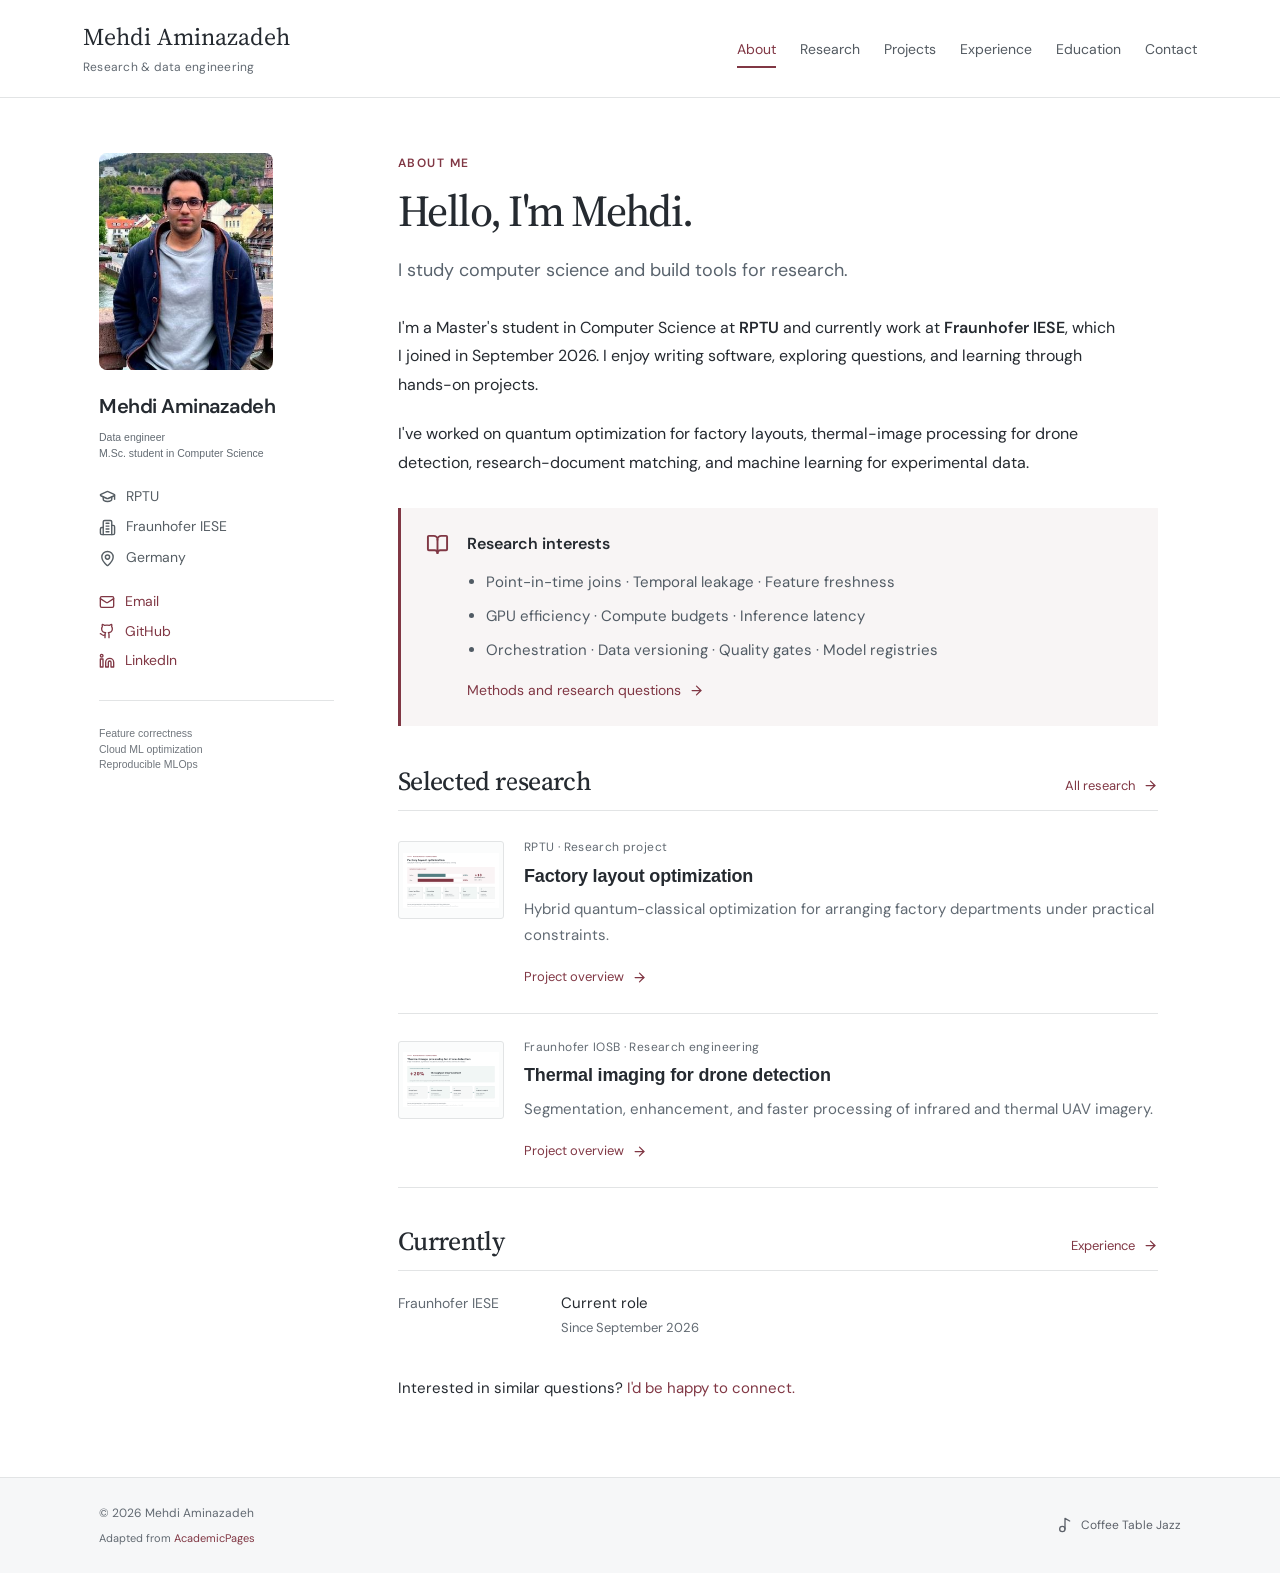
==== index.html @ a3d1e4d9 "Publish portrait and concise research keywords" ====
<!doctype html>
<html lang="en"><head><meta charset="UTF-8"><meta name="viewport" content="width=device-width,initial-scale=1"><meta name="theme-color" content="#ffffff"><meta name="description" content="Mehdi Aminazadeh — Data engineer and Computer Science Master's student at RPTU. Research, selected projects, experience, and interactive demonstrations."><title>Mehdi Aminazadeh | Research & Data Engineering</title><link rel="icon" type="image/svg+xml" href="./favicon.svg">  <script type="module" crossorigin src="./assets/index-DQR5iT23.js"></script>
  <link rel="stylesheet" crossorigin href="./assets/index-5R8TY2Zs.css">
</head><body><div id="root"></div><noscript>Mehdi Aminazadeh — Data engineer and Computer Science Master's student at RPTU. For a text version, visit <a href="https://mehdi-amina.github.io/">my portfolio</a>.</noscript></body></html>
---- assets/index-5R8TY2Zs.css ----
@charset "UTF-8";@import"https://fonts.googleapis.com/css2?family=DM+Sans:wght@400;500;600;700&family=Source+Serif+4:wght@400;500;600&display=swap";:root{--global-base-color: #2f7f93;--global-bg-color: #fff;--global-footer-bg-color: #f2f3f3;--global-border-color: rgb(241.7, 242.5, 243.1);--global-dark-border-color: #bdc1c4;--global-code-background-color: #fafafa;--global-code-text-color: rgb(48.8, 52, 54.4);--global-fig-caption-color: mix(#fff, rgb(73.2, 78, 81.6), 25%);--global-link-color: #52adc8;--global-link-color-hover: mix(#000, #2f7f93, 25%);--global-link-color-visited: mix(#fff, #2f7f93, 25%);--global-masthead-link-color: rgb(73.2, 78, 81.6);--global-masthead-link-color-hover: mix(#000, #7a8288, 25%);--global-text-color: rgb(73.2, 78, 81.6);--global-text-color-light: rgb(188.5, 192.5, 195.5);--global-thead-color: rgb(241.7, 242.5, 243.1)}html[data-theme=dark]{--global-base-color: #0ea1c5;--global-bg-color: #474747;--global-footer-bg-color: #474747;--global-border-color: rgb(188.5, 192.5, 195.5);--global-dark-border-color: rgb(218.2, 218.2, 218.2);--global-code-background-color: #fafafa;--global-code-text-color: rgb(48.8, 52, 54.4);--global-fig-caption-color: rgb(188.5, 192.5, 195.5);--global-link-color: #0ea1c5;--global-link-color-hover: rgb(10.5, 120.75, 147.75);--global-link-color-visited: rgb(74.25, 184.5, 211.5);--global-masthead-link-color: #ffffff;--global-masthead-link-color-hover: #0ea1c5;--global-text-color: #ffffff;--global-text-color-light: #f3f3f3;--global-thead-color: rgb(236.6, 236.6, 236.6)}a:focus{outline:thin dotted #f89406;outline:5px auto #f89406;outline-offset:-2px}*,*:before,*:after{-moz-box-sizing:border-box;-webkit-box-sizing:border-box;box-sizing:border-box}html{box-sizing:border-box;background-color:var(--global-bg-color);font-size:16px}@media(min-width:48em){html{font-size:18px}}html{-webkit-text-size-adjust:100%;-ms-text-size-adjust:100%}body{margin:0}::-moz-selection{color:#fff;background:#000}::selection{color:#fff;background:#000}article,aside,details,figcaption,figure,footer,header,hgroup,main,nav,section{display:block}audio,canvas,video{display:inline-block;*display: inline;*zoom: 1}audio:not([controls]){display:none}a{color:var(--global-link-color)}sub,sup{position:relative;font-size:75%;line-height:0;vertical-align:baseline}sup{top:-.5em}sub{bottom:-.25em}img{max-width:100%;width:auto\	;height:auto;vertical-align:middle;border:0;-ms-interpolation-mode:bicubic}#map_canvas img,.google-maps img{max-width:none}button,input,select,textarea{margin:0;font-size:100%;vertical-align:middle}button,input{*overflow: visible;line-height:normal}button::-moz-focus-inner,input::-moz-focus-inner{padding:0;border:0}button,html input[type=button],input[type=reset],input[type=submit]{-webkit-appearance:button;cursor:pointer}label,select,button,input[type=button],input[type=reset],input[type=submit],input[type=radio],input[type=checkbox]{cursor:pointer}input[type=search]{box-sizing:content-box;-webkit-appearance:textfield}input[type=search]::-webkit-search-decoration,input[type=search]::-webkit-search-cancel-button{-webkit-appearance:none}textarea{overflow:auto;vertical-align:top}html{position:relative;min-height:100%;scroll-behavior:smooth}body{color:var(--global-text-color);background-color:var(--global-bg-color);margin:0;padding:70px 0 9em;font-family:-apple-system,".SFNSText-Regular",San Francisco,Roboto,Segoe UI,Helvetica Neue,Lucida Grande,Arial,sans-serif;line-height:1.5}body.overflow--hidden{overflow:hidden}h1,h2,h3,h4,h5,h6{margin:2em 0 .5em;line-height:1.2;font-family:-apple-system,".SFNSText-Regular",San Francisco,Roboto,Segoe UI,Helvetica Neue,Lucida Grande,Arial,sans-serif;font-weight:700}h1{margin-top:0;font-size:1.563em}h2{font-size:1.25em}h3{font-size:1em}h4,h5,h6,small,.small{font-size:.75em}p{margin-bottom:1.3em}u,ins{text-decoration:none;border-bottom:1px solid var(--global-text-color)}u a,ins a,del a{color:inherit}p,pre,blockquote,ul,ol,dl,figure,table,fieldset{orphans:3;widows:3}abbr[title],abbr[data-original-title]{text-decoration:none;cursor:help;border-bottom:1px dotted var(--global-text-color)}blockquote{margin:2em 1em 2em 0;padding-left:1em;padding-right:1em;font-style:italic;border-left:.25em solid var(--global-border-color)}blockquote cite{font-style:italic}blockquote cite:before{content:"—";padding-right:5px}a:hover,a:active{outline:0}tt,code,kbd,samp,pre{font-family:Monaco,Consolas,Lucida Console,monospace}pre{overflow-x:auto}a>code,figcaption>code,li>code,p>code,td>code{color:var(--global-code-text-color);padding-top:.1rem;padding-bottom:.1rem;font-size:.75em;background:var(--global-code-background-color);border:1px solid var(--global-thead-color);border-radius:4px;box-shadow:0 1px 1px #00000020}a>code:before,a>code:after,figcaption>code:before,figcaption>code:after,li>code:before,li>code:after,p>code:before,p>code:after,td>code:before,td>code:after{letter-spacing:-.2em;content:" "}a>code{color:inherit}pre>code{color:var(--global-code-text-color)}hr{display:block;margin:1em 0;border:0;border-top:1px solid var(--global-border-color)}ul li,ol li{margin-bottom:.5em}li ul,li ol{margin-top:.5em}figure{display:-webkit-box;display:flex;-webkit-box-pack:justify;justify-content:space-between;-webkit-box-align:start;align-items:flex-start;flex-wrap:wrap;margin:2em 0}figure img,figure iframe,figure .fluid-width-video-wrapper{margin-bottom:1em}figure img{width:100%;border-radius:4px;-webkit-transition:all .2s ease-in-out;transition:all .2s ease-in-out}figure>a{display:block}@media(min-width:37.5em){figure.half>a,figure.half>img{width:calc(50% - .5em)}}figure.half figcaption{width:100%}@media(min-width:37.5em){figure.third>a,figure.third>img{width:calc(33.3333% - .5em)}}figure.third figcaption{width:100%}figcaption{margin-bottom:.5em;color:var(--global-fig-caption-color);font-family:Georgia,Times,serif;font-size:.75em}figcaption a{color:inherit;text-decoration:none;border-bottom:1px solid var(--global-border-color);-webkit-transition:all .2s ease-in-out;transition:all .2s ease-in-out}figcaption a:hover{color:#000;border-bottom-color:#000}svg:not(:root){overflow:hidden}nav ul{margin:0;padding:0}nav li{list-style:none}nav a{text-decoration:none}nav ul li,nav ol li{margin-bottom:0}nav li ul,nav li ol{margin-top:0}@-webkit-keyframes intro{0%{opacity:0}to{opacity:1}}@keyframes intro{0%{opacity:0}to{opacity:1}}b,i,strong,em,blockquote,p,q,span,figure,img,h1,h2,header,input,a,tr,td,form button,input[type=submit],.btn,#goog-wm-sb,.highlight,.archive__item-teaser{-webkit-transition:all .2s ease-in-out;transition:all .2s ease-in-out}@media print{.masthead,.toc,.page__share,.page__related,.ads,.page__footer{display:none}}.hidden{display:none;visibility:hidden}.load{display:none}.transparent{opacity:0}.visually-hidden,.screen-reader-text,.screen-reader-text span,.screen-reader-shortcut{position:absolute!important;clip:rect(1px,1px,1px,1px);height:1px!important;width:1px!important;border:0!important;overflow:hidden}body:hover .visually-hidden a,body:hover .visually-hidden input,body:hover .visually-hidden button{display:none!important}.screen-reader-text:focus,.screen-reader-shortcut:focus{clip:auto!important;height:auto!important;width:auto!important;display:block;font-size:1em;font-weight:700;padding:15px 23px 14px;background:var(--global-text-color);z-index:100000;text-decoration:none;box-shadow:0 0 2px 2px #0009}.skip-link{position:fixed;z-index:20;margin:0;font-family:-apple-system,".SFNSText-Regular",San Francisco,Roboto,Segoe UI,Helvetica Neue,Lucida Grande,Arial,sans-serif;white-space:nowrap}.skip-link li{height:0;width:0;list-style:none}.text-left{text-align:left}.text-center{text-align:center}.text-right{text-align:right}.text-justify{text-align:justify}.text-nowrap{white-space:nowrap}.cf{clear:both}.wrapper:after{content:" ";display:block;clear:both}.wrapper{max-width:925px;margin-left:auto;margin-right:auto}.wordwrap{white-space:pre-wrap;white-space:-moz-pre-wrap;white-space:-pre-wrap;white-space:-o-pre-wrap;word-wrap:break-word}.align-left{display:block;margin-left:auto;margin-right:auto}@media(min-width:37.5em){.align-left{float:left;margin-right:1em}}.align-right{display:block;margin-left:auto;margin-right:auto}@media(min-width:37.5em){.align-right{float:right;margin-left:1em}}.align-center{display:block;margin-left:auto;margin-right:auto}@media(min-width:57.8125em){.full{margin-right:-19.4915254237%!important}}.icon{display:inline-block;fill:currentColor;width:1em;height:1.1em;line-height:1;position:relative;top:-.1em;vertical-align:middle}.icon-pad-right{padding-right:.5em;margin-right:.5em}.social-icons .fa{color:#000}.social-icons .fa-bluesky,.social-icons .fa-bluesky-square{color:#1184fe}.social-icons .fa-behance,.social-icons .fa-behance-square{color:#1769ff}.social-icons .fa-dribbble{color:#ea4c89}.social-icons .fa-facebook,.social-icons .fa-facebook-square{color:#3b5998}.social-icons .fa-flickr{color:#ff0084}.social-icons .fa-foursquare{color:#0072b1}.social-icons .fa-google-plus,.social-icons .fa-google-plus-square{color:#dd4b39}.social-icons .fa-instagram{color:#517fa4}.social-icons .fa-kaggle,.social-icons .fa-kaggle-square{color:#20c0ff}.social-icons .fa-lastfm,.social-icons .fa-lastfm-square{color:#d51007}.social-icons .fa-linkedin,.social-icons .fa-linkedin-square{color:#007bb6}.social-icons .fa-mastodon,.social-icons .fa-mastodon-square{color:#6364ff}.social-icons .ai-orcid,.social-icons .ai-orcid-square{color:#a6ce39}.social-icons .fa-pinterest,.social-icons .fa-pinterest-p,.social-icons .fa-pinterest-square{color:#cb2027}.social-icons .fa-rss,.social-icons .fa-rss-square{color:#fa9b39}.social-icons .fa-soundcloud{color:#f30}.social-icons .fa-stack-exchange,.social-icons .fa-stack-overflow{color:#fe7a15}.social-icons .fa-tumblr,.social-icons .fa-tumblr-square{color:#32506d}.social-icons .fa-twitter,.social-icons .fa-twitter-square{color:#55acee}.social-icons .fa-vimeo,.social-icons .fa-vimeo-square{color:#1ab7ea}.social-icons .fa-vine{color:#00bf8f}.social-icons .fa-youtube,.social-icons .fa-youtube-square,.social-icons .fa-youtube-play{color:#b00}.social-icons .fa-xing,.social-icons .fa-xing-square{color:#006567}.navicon{position:relative;display:inline-block;vertical-align:middle;width:28px;height:4px;background:var(--global-masthead-link-color);margin:auto;-webkit-transition:.3s;transition:.3s}.navicon:before,.navicon:after{content:"";position:absolute;left:0;width:28px;height:4px;background:var(--global-masthead-link-color);-webkit-transition:.3s;transition:.3s}.navicon:before{top:-8px}.navicon:after{bottom:-8px}.close .navicon{background:transparent}.close .navicon:before,.close .navicon:after{-webkit-transform-origin:50% 50%;-ms-transform-origin:50% 50%;transform-origin:50% 50%;top:0;width:28px}.close .navicon:before{-webkit-transform:rotate3d(0,0,1,45deg);transform:rotate3d(0,0,1,45deg)}.close .navicon:after{-webkit-transform:rotate3d(0,0,1,-45deg);transform:rotate3d(0,0,1,-45deg)}@media(min-width:57.8125em){.sticky{clear:both}.sticky:after{clear:both;content:"";display:table}.sticky{position:-webkit-sticky;position:sticky;top:2em}.sticky>*{display:block}}.well{min-height:20px;padding:19px;margin-bottom:20px;background-color:#f5f5f5;border:1px solid #e3e3e3;border-radius:4px;box-shadow:inset 0 1px 1px #0000000d}.show-modal{overflow:hidden;position:relative}.show-modal:before{position:absolute;content:"";top:0;left:0;width:100%;height:100%;z-index:999;background-color:#ffffffd9}.show-modal .modal{display:block}.modal{display:none;position:fixed;width:300px;top:50%;left:50%;margin-left:-150px;margin-top:-150px;min-height:0;z-index:9999;background:var(--global-text-color);border:1px solid var(--global-border-color);border-radius:4px;box-shadow:0 1px 1px #00000020}.modal__title{margin:0;padding:.5em 1em}.modal__supporting-text{padding:0 1em .5em}.modal__actions{padding:.5em 1em;border-top:1px solid var(--global-border-color)}.footnote{color:var(--global-text-color-light);text-decoration:none}.footnotes{color:var(--global-text-color-light)}.footnotes ol,.footnotes li,.footnotes p{margin-bottom:0;font-size:.75em}a.reversefootnote{color:var(--global-text-color-light);text-decoration:none}a.reversefootnote:hover{text-decoration:underline}.required{color:#ee5f5b;font-weight:700}table{margin-bottom:1em;width:100%;font-family:-apple-system,".SFNSText-Regular",San Francisco,Roboto,Segoe UI,Helvetica Neue,Lucida Grande,Arial,sans-serif;font-size:.75em;border-collapse:collapse;border:1px solid var(--global-border-color)}table+table{margin-top:1em}thead{background-color:var(--global-border-color);border-bottom:1px solid var(--global-border-color)}th{padding:.5em;font-weight:700;text-align:left;border-right:1px solid var(--global-border-color)}td{padding:.5em;border-bottom:1px solid var(--global-border-color);border-right:1px solid var(--global-border-color)}tr,td,th{vertical-align:middle}.btn,#goog-wm-sb{display:inline-block;margin-bottom:.25em;padding:.5em 1em;color:#fff!important;font-family:-apple-system,".SFNSText-Regular",San Francisco,Roboto,Segoe UI,Helvetica Neue,Lucida Grande,Arial,sans-serif;font-size:.75em;font-weight:700;text-align:center;text-decoration:none;background-color:var(--global-base-color);border:0!important;border-radius:4px;cursor:pointer}.btn:hover,#goog-wm-sb:hover{background-color:#333}.btn .icon,#goog-wm-sb .icon{margin-right:.5em}.btn .icon+.hidden,#goog-wm-sb .icon+.hidden{margin-left:-.5em}.btn--block{display:block;width:100%}.btn--block+.btn--block{margin-top:.25em}.btn--inverse{color:var(--global-text-color-light)!important;border:1px solid var(--global-border-color)!important;background-color:var(--global-bg-color)}.btn--inverse:hover{color:#fff!important;border-color:var(--global-text-color-light)}.btn--light-outline{border:1px solid #fff!important;background-color:transparent}.btn--info{background-color:#2f7f93}.btn--info:hover{background-color:#266676}.btn--warning{background-color:#f89406}.btn--warning:hover{background-color:#c67605}.btn--success{background-color:#62c462}.btn--success:hover{background-color:#4e9d4e}.btn--danger{background-color:#ee5f5b}.btn--danger:hover{background-color:#be4c49}.btn--disabled{pointer-events:none;cursor:not-allowed;filter:alpha(opacity=65);box-shadow:none;opacity:.65}.btn--bluesky{background-color:#1184fe}.btn--bluesky:hover{background-color:#0e6acb}.btn--facebook{background-color:#3b5998}.btn--facebook:hover{background-color:#2f477a}.btn--google-plus{background-color:#dd4b39}.btn--google-plus:hover{background-color:#b13c2e}.btn--linkedin{background-color:#007bb6}.btn--linkedin:hover{background-color:#006292}.btn--mastodon{background-color:#6364ff}.btn--mastodon:hover{background-color:#4f50cc}.btn--twitter{background-color:#55acee}.btn--twitter:hover{background-color:#448abe}.btn--x-large{font-size:1.25em}.btn--large{font-size:1em}.btn--small{font-size:.6875em}.notice{margin:2em 0!important;padding:1em;font-family:-apple-system,".SFNSText-Regular",San Francisco,Roboto,Segoe UI,Helvetica Neue,Lucida Grande,Arial,sans-serif;font-size:.75em!important;text-indent:initial;background-color:#f2f3f3;border-radius:4px;box-shadow:0 1px 1px #7a828840;color:var(--global-code-text-color)}.notice h4{margin-top:0!important;margin-bottom:.75em}.page__content .notice h4{margin-bottom:0;font-size:1em}.notice p:last-child{margin-bottom:0!important}.notice h4+p{margin-top:0;padding-top:0}.notice a{color:#7a8288}.notice a:hover{color:#494e52}.notice code{background-color:#f8f9f9}.notice ul:last-child{margin-bottom:0}.notice--primary{margin:2em 0!important;padding:1em;font-family:-apple-system,".SFNSText-Regular",San Francisco,Roboto,Segoe UI,Helvetica Neue,Lucida Grande,Arial,sans-serif;font-size:.75em!important;text-indent:initial;background-color:#f2f3f3;border-radius:4px;box-shadow:0 1px 1px #7a828840;color:var(--global-code-text-color)}.notice--primary h4{margin-top:0!important;margin-bottom:.75em}.page__content .notice--primary h4{margin-bottom:0;font-size:1em}.notice--primary p:last-child{margin-bottom:0!important}.notice--primary h4+p{margin-top:0;padding-top:0}.notice--primary a{color:#7a8288}.notice--primary a:hover{color:#494e52}.notice--primary code{background-color:#f8f9f9}.notice--primary ul:last-child{margin-bottom:0}.notice--info{margin:2em 0!important;padding:1em;font-family:-apple-system,".SFNSText-Regular",San Francisco,Roboto,Segoe UI,Helvetica Neue,Lucida Grande,Arial,sans-serif;font-size:.75em!important;text-indent:initial;background-color:#eaf2f4;border-radius:4px;box-shadow:0 1px 1px #2f7f9340;color:var(--global-code-text-color)}.notice--info h4{margin-top:0!important;margin-bottom:.75em}.page__content .notice--info h4{margin-bottom:0;font-size:1em}.notice--info p:last-child{margin-bottom:0!important}.notice--info h4+p{margin-top:0;padding-top:0}.notice--info a{color:#2f7f93}.notice--info a:hover{color:#1c4c58}.notice--info code{background-color:#f5f9fa}.notice--info ul:last-child{margin-bottom:0}.notice--warning{margin:2em 0!important;padding:1em;font-family:-apple-system,".SFNSText-Regular",San Francisco,Roboto,Segoe UI,Helvetica Neue,Lucida Grande,Arial,sans-serif;font-size:.75em!important;text-indent:initial;background-color:#fef4e6;border-radius:4px;box-shadow:0 1px 1px #f8940640;color:var(--global-code-text-color)}.notice--warning h4{margin-top:0!important;margin-bottom:.75em}.page__content .notice--warning h4{margin-bottom:0;font-size:1em}.notice--warning p:last-child{margin-bottom:0!important}.notice--warning h4+p{margin-top:0;padding-top:0}.notice--warning a{color:#f89406}.notice--warning a:hover{color:#955904}.notice--warning code{background-color:#fffaf3}.notice--warning ul:last-child{margin-bottom:0}.notice--success{margin:2em 0!important;padding:1em;font-family:-apple-system,".SFNSText-Regular",San Francisco,Roboto,Segoe UI,Helvetica Neue,Lucida Grande,Arial,sans-serif;font-size:.75em!important;text-indent:initial;background-color:#eff9ef;border-radius:4px;box-shadow:0 1px 1px #62c46240;color:var(--global-code-text-color)}.notice--success h4{margin-top:0!important;margin-bottom:.75em}.page__content .notice--success h4{margin-bottom:0;font-size:1em}.notice--success p:last-child{margin-bottom:0!important}.notice--success h4+p{margin-top:0;padding-top:0}.notice--success a{color:#62c462}.notice--success a:hover{color:#3b763b}.notice--success code{background-color:#f7fcf7}.notice--success ul:last-child{margin-bottom:0}.notice--danger{margin:2em 0!important;padding:1em;font-family:-apple-system,".SFNSText-Regular",San Francisco,Roboto,Segoe UI,Helvetica Neue,Lucida Grande,Arial,sans-serif;font-size:.75em!important;text-indent:initial;background-color:#fdefef;border-radius:4px;box-shadow:0 1px 1px #ee5f5b40;color:var(--global-code-text-color)}.notice--danger h4{margin-top:0!important;margin-bottom:.75em}.page__content .notice--danger h4{margin-bottom:0;font-size:1em}.notice--danger p:last-child{margin-bottom:0!important}.notice--danger h4+p{margin-top:0;padding-top:0}.notice--danger a{color:#ee5f5b}.notice--danger a:hover{color:#8f3937}.notice--danger code{background-color:#fef7f7}.notice--danger ul:last-child{margin-bottom:0}.masthead{position:fixed;background:var(--global-bg-color);height:fit-content;top:0;width:100%;-webkit-animation:intro .3s both;animation:intro .3s both;-webkit-animation-delay:.15s;animation-delay:.15s;z-index:20}.masthead:after{content:"";position:absolute;bottom:0;height:1px;background:var(--global-border-color);width:100%}.masthead__inner-wrap:after{content:" ";display:block;clear:both}.masthead__inner-wrap{max-width:925px;margin-left:auto;margin-right:auto;clear:both}.masthead__inner-wrap:after{clear:both;content:"";display:table}.masthead__inner-wrap{padding:.5em 1em;font-family:-apple-system,".SFNSText-Regular",San Francisco,Roboto,Segoe UI,Helvetica Neue,Lucida Grande,Arial,sans-serif}@media(min-width:80em){.masthead__inner-wrap{max-width:1280px}}.masthead__inner-wrap nav{z-index:10}.masthead__inner-wrap a{text-decoration:none}.masthead__menu ul{margin:0;padding:0;clear:both;list-style-type:none}.masthead__menu-item{background-color:var(--global-bg-color);display:block;list-style-type:none;white-space:nowrap}.masthead__menu-item--lg{padding-right:2em;font-weight:700}.masthead__menu-item.selected a{color:var(--global-text-color);font-weight:700;border-bottom:2px solid var(--global-text-color);pointer-events:none;cursor:default}.masthead__menu-item.selected a:hover{color:var(--global-text-color);border-bottom:2px solid var(--global-text-color)}.breadcrumbs:after{content:" ";display:block;clear:both}.breadcrumbs{max-width:925px;margin-left:auto;margin-right:auto;clear:both}.breadcrumbs:after{clear:both;content:"";display:table}.breadcrumbs{margin-top:0;margin-bottom:0;padding-left:2em;padding-right:2em;font-family:-apple-system,".SFNSText-Regular",San Francisco,Roboto,Segoe UI,Helvetica Neue,Lucida Grande,Arial,sans-serif;-webkit-animation:intro .3s both;animation:intro .3s both;-webkit-animation-delay:.3s;animation-delay:.3s}@media(min-width:57.8125em){.breadcrumbs{padding-left:1em;padding-right:1em}}@media(min-width:80em){.breadcrumbs{max-width:1280px}}.breadcrumbs ol{padding:0;list-style:none;font-size:.75em}@media(min-width:57.8125em){.breadcrumbs ol{width:83.0508474576%;float:right;margin-right:0}}@media(min-width:80em){.breadcrumbs ol{padding-left:4.2372881356%}}.breadcrumbs li{display:inline}.breadcrumbs .current{font-weight:700}.pagination{width:100%;float:left;margin-left:0;margin-right:0;clear:both}.pagination:after{clear:both;content:"";display:table}.pagination{margin-top:1em;padding-top:1em}.pagination ul{margin:0;padding:0;list-style-type:none;font-family:-apple-system,".SFNSText-Regular",San Francisco,Roboto,Segoe UI,Helvetica Neue,Lucida Grande,Arial,sans-serif}.pagination li{display:block;float:left;margin-left:-1px}.pagination li a{margin-bottom:.25em;padding:.5em 1em;font-family:-apple-system,".SFNSText-Regular",San Francisco,Roboto,Segoe UI,Helvetica Neue,Lucida Grande,Arial,sans-serif;font-size:14px;font-weight:700;line-height:1.5;text-align:center;text-decoration:none;color:var(--global-text-color-light);border:1px solid var(--global-border-color);border-radius:0}.pagination li a:hover{color:var(--global-link-color-hover)}.pagination li a.current{color:#fff;background:var(--global-base-color)}.pagination li a.disabled{color:var(--global-text-color-light);pointer-events:none;cursor:not-allowed}.pagination li:first-child{margin-left:0}.pagination li:first-child a{border-top-left-radius:4px;border-bottom-left-radius:4px}.pagination li:last-child a{border-top-right-radius:4px;border-bottom-right-radius:4px}.pagination--pager{display:block;padding:1em 2em;float:left;width:50%;font-family:-apple-system,".SFNSText-Regular",San Francisco,Roboto,Segoe UI,Helvetica Neue,Lucida Grande,Arial,sans-serif;font-size:1em;font-weight:700;text-align:center;text-decoration:none;color:var(--global-text-color-light);border:1px solid var(--global-border-color);border-radius:4px}.pagination--pager:hover{color:var(--global-link-color-hover)}.pagination--pager:first-child{border-top-right-radius:0;border-bottom-right-radius:0}.pagination--pager:last-child{margin-left:-1px;border-top-left-radius:0;border-bottom-left-radius:0}.pagination--pager.disabled{color:var(--global-text-color-light);pointer-events:none;cursor:not-allowed}.page__content+.pagination,.page__meta+.pagination,.comment__date+.pagination,.page__share+.pagination,.page__comments+.pagination{margin-top:2em;padding-top:2em;border-top:1px solid var(--global-border-color)}.greedy-nav{position:relative;min-width:250px;background:var(--global-bg-color)}.greedy-nav a{display:block;margin:0 1rem;padding:.5rem 0;color:var(--global-masthead-link-color);text-decoration:none}.greedy-nav a:hover{color:var(--global-masthead-link-color-hover)}.greedy-nav button{position:absolute;height:2.5rem;right:0;padding:0 .5rem;border:0;outline:none;background-color:var(--global-bg-color);color:var(--global-text-color);cursor:pointer;z-index:100}.greedy-nav .visible-links{display:table}.greedy-nav .visible-links li{display:table-cell;vertical-align:middle}.greedy-nav .visible-links li:first-child{font-weight:700;text-wrap:wrap}.greedy-nav .visible-links li:first-child a{margin-left:0}.greedy-nav .visible-links li:last-child a{margin-right:0}.greedy-nav .visible-links #theme-toggle a{width:25px;display:flex;justify-content:center;cursor:pointer}.greedy-nav .visible-links a{position:relative}.greedy-nav .visible-links a:before{content:"";position:absolute;left:0;bottom:0;height:4px;background:var(--global-border-color);width:100%;-webkit-transition:all .2s ease-in-out;transition:all .2s ease-in-out;-webkit-transform:scaleX(0);-ms-transform:scaleX(0);transform:scaleX(0)}.greedy-nav .visible-links a:hover:before{-webkit-transform:scaleX(1);-ms-transform:scaleX(1);transform:scaleX(1)}.greedy-nav .hidden-links{position:absolute;top:100%;right:0;margin-top:15px;padding:5px;border:1px solid var(--global-border-color);border-radius:4px;background:var(--global-bg-color);box-shadow:0 0 10px #00000040}.greedy-nav .hidden-links a{margin:0;padding:10px 20px;font-size:1em}.greedy-nav .hidden-links a:hover{color:var(--global-masthead-link-color-hover);background:var(--global-border-color)}.greedy-nav .hidden-links:before{content:"";position:absolute;top:-11px;right:10px;width:0;border-style:solid;border-width:0 10px 10px;border-color:var(--global-border-color) transparent;display:block;z-index:0}.greedy-nav .hidden-links:after{content:"";position:absolute;top:-10px;right:10px;width:0;border-style:solid;border-width:0 10px 10px;border-color:var(--global-bg-color) transparent;display:block;z-index:1}.greedy-nav .hidden-links li{display:block;border-bottom:1px solid var(--global-border-color)}.greedy-nav .hidden-links li:last-child{border-bottom:none}.nav__list{font-size:1.25rem}.nav__list ul{margin-bottom:1em}.nav__list a{display:block;padding:.125em 0;color:inherit}.nav__list a:hover{text-decoration:underline}.nav__list .active{margin-left:-.5em;padding-left:.5em;padding-right:.5em;color:#fff;font-weight:700;background:var(--global-base-color);border-radius:4px}.nav__list .active:hover{color:#fff}.nav__title{margin:0;padding:.5rem 1rem;font-family:-apple-system,".SFNSText-Regular",San Francisco,Roboto,Segoe UI,Helvetica Neue,Lucida Grande,Arial,sans-serif;font-size:1em;font-weight:700}.nav__sub-title{display:block;margin:.5rem 0;padding:.5rem 0;font-family:-apple-system,".SFNSText-Regular",San Francisco,Roboto,Segoe UI,Helvetica Neue,Lucida Grande,Arial,sans-serif;font-size:.75em;font-weight:700;text-transform:uppercase;border-bottom:1px solid var(--global-border-color)}.toc{font-family:-apple-system,".SFNSText-Regular",San Francisco,Roboto,Segoe UI,Helvetica Neue,Lucida Grande,Arial,sans-serif;color:var(--global-text-color-light);text-transform:uppercase;letter-spacing:1px;background-color:#fff;border:1px solid var(--global-border-color);border-radius:4px;box-shadow:0 1px 1px #00000020}.toc .nav__title{color:#fff;font-size:.75em;background:var(--global-base-color);border-top-left-radius:4px;border-top-right-radius:4px}.toc__menu{margin:0;padding:0;width:100%;list-style:none;font-size:.8rem}.toc__menu a{display:block;padding:.5rem 1rem;color:var(--global-code-text-color);font-size:.6875em;font-weight:700;line-height:1.5;border-bottom:1px solid var(--global-border-color);text-decoration-line:none!important}.toc__menu a:hover{color:#000;background:var(--global-link-color-hover)}.toc__menu>li:last-child a{border-bottom:none}.toc__menu li ul>li a{padding-left:2rem;font-weight:400}.toc__menu li>ul li{display:none}@media(min-width:48em){.toc__menu li>ul li{display:block}}.page__footer{clear:both}.page__footer:after{clear:both;content:"";display:table}.page__footer{background-color:var(--global-footer-bg-color);color:var(--global-text-color-light);float:left;margin-left:0;margin-right:0;margin-top:3em;width:100%;clear:both;height:auto;position:fixed;bottom:0;-webkit-animation:intro .3s both;animation:intro .3s both;-webkit-animation-delay:.45s;animation-delay:.45s;border-top:1px solid var(--global-dark-border-color)}.page__footer footer{clear:both}.page__footer footer:after{clear:both;content:"";display:table}.page__footer footer{margin-left:auto;margin-right:auto;margin-top:1em;max-width:100%;padding:0 1em 1em}@media(min-width:80em){.page__footer footer{max-width:1280px}}.page__footer a{color:inherit;text-decoration:none}.page__footer a:hover{text-decoration:underline}.page__footer .fas,.page__footer .fab,.page__footer .far,.page__footer .fal{color:var(--global-text-color-light)}@media screen and (max-width:768px){.page__footer{position:relative;bottom:auto}}.page__footer-copyright{font-family:-apple-system,".SFNSText-Regular",San Francisco,Roboto,Segoe UI,Helvetica Neue,Lucida Grande,Arial,sans-serif;font-size:.6875em}.page__footer-follow ul{margin:0;padding:0;list-style-type:none}.page__footer-follow li{display:inline-block;padding-top:5px;padding-bottom:5px;font-family:-apple-system,".SFNSText-Regular",San Francisco,Roboto,Segoe UI,Helvetica Neue,Lucida Grande,Arial,sans-serif;font-size:.75em;text-transform:uppercase}.page__footer-follow li+li:before{content:"";padding-right:5px}.page__footer-follow a{padding-right:10px;font-weight:700}.page__footer-follow .social-icons a{white-space:nowrap}form{margin:0 0 5px}form fieldset{margin-bottom:5px;padding:0;border-width:0}form legend{display:block;width:100%;margin-bottom:10px;*margin-left: -7px;padding:0;color:var(--global-text-color);border:0;border-bottom:1px solid #cccccc;white-space:normal}form p{margin-bottom:5px/2}form ul{list-style-type:none;margin:0 0 5px;padding:0}form br{display:none}label,input,button,select,textarea{vertical-align:baseline;*vertical-align: middle}input,button,select,textarea{box-sizing:border-box;font-family:-apple-system,".SFNSText-Regular",San Francisco,Roboto,Segoe UI,Helvetica Neue,Lucida Grande,Arial,sans-serif}label{display:block;margin-bottom:.25em;color:var(--global-text-color);cursor:pointer}label small{font-size:.75em}label input,label textarea,label select{display:block}input,textarea,select{display:inline-block;width:100%;padding:.25em;margin-bottom:.5em;color:var(--global-text-color);background-color:#fff;border:1px solid #cccccc;border-radius:4px;box-shadow:0 1px 1px #00000020}input:hover,textarea:hover,select:hover{border-color:var(--global-base-color)}.input-mini{width:60px}.input-small{width:90px}input[type=image],input[type=checkbox],input[type=radio]{width:auto;height:auto;padding:0;margin:3px 0;*margin-top: 0;line-height:normal;cursor:pointer;border-radius:0;border:0 \	}input[type=checkbox],input[type=radio]{box-sizing:border-box;padding:0;*width: 13px;*height: 13px}input[type=image]{border:0;box-shadow:none}input[type=file]{width:auto;padding:initial;line-height:initial;border:initial;background-color:transparent;background-color:initial;box-shadow:none}input[type=button],input[type=reset],input[type=submit]{width:auto;height:auto;cursor:pointer;*overflow: visible}select,input[type=file]{*margin-top: 4px}select{width:auto;background-color:#fff}select[multiple],select[size]{height:auto}textarea{resize:vertical;height:auto;overflow:auto;vertical-align:top}input[type=hidden]{display:none}.form{position:relative}.radio,.checkbox{padding-left:18px;font-weight:400}.radio input[type=radio],.checkbox input[type=checkbox]{float:left;margin-left:-18px}.radio.inline,.checkbox.inline{display:inline-block;padding-top:5px;margin-bottom:0;vertical-align:middle}.radio.inline+.radio.inline,.checkbox.inline+.checkbox.inline{margin-left:10px}input[disabled],select[disabled],textarea[disabled],input[readonly],select[readonly],textarea[readonly]{opacity:.5;cursor:not-allowed}input:focus,textarea:focus{border-color:var(--global-border-color);outline:0;outline:thin dotted \	}input[type=file]:focus,input[type=radio]:focus,input[type=checkbox]:focus,select:focus{box-shadow:none}.help-block,.help-inline{color:#2f7f93}.help-block{display:block;margin-bottom:1em;line-height:1em}.help-inline{display:inline-block;vertical-align:middle;padding-left:5px}.form-inline input,.form-inline textarea,.form-inline select{display:inline-block;margin-bottom:0}.form-inline label{display:inline-block}.form-inline .radio,.form-inline .checkbox{padding-left:0;margin-bottom:0;vertical-align:middle}.form-inline .radio input[type=radio],.form-inline .checkbox input[type=checkbox]{float:left;margin-left:0;margin-right:3px}.form-search input,.form-search textarea,.form-search select{display:inline-block;margin-bottom:0}.form-search .search-query{padding-left:14px;padding-right:14px;margin-bottom:0;border-radius:14px}.form-search label{display:inline-block}.form-search .radio,.form-search .checkbox,.form-inline .radio{padding-left:0;margin-bottom:0;vertical-align:middle}.form-search .radio input[type=radio],.form-search .checkbox input[type=checkbox]{float:left;margin-left:0;margin-right:3px}.form--loading:before{content:""}.form--loading .form__spinner{display:block}.form:before{position:absolute;top:0;left:0;width:100%;height:100%;background-color:#ffffffb3;z-index:10}.form__spinner{display:none;position:absolute;top:50%;left:50%;z-index:11}#goog-fixurl ul{list-style:none;margin-left:0;padding-left:0}#goog-fixurl ul li{list-style-type:none}#goog-wm-qt{width:auto;margin-right:10px;margin-bottom:20px;padding:8px 20px;display:inline-block;font-size:.75em;background-color:#fff;color:#000;border-width:2px!important;border-style:solid!important;border-color:gray;border-radius:4px}#main:after{content:" ";display:block;clear:both}#main{max-width:925px;margin-left:auto;margin-right:auto;clear:both}#main:after{clear:both;content:"";display:table}#main{margin-top:2em;padding-left:1em;padding-right:1em;animation:intro .3s both;animation-delay:.35s}@media(min-width:80em){#main{max-width:1280px}}@media(min-width:57.8125em){.page{width:83.0508474576%;float:right;margin-right:0;padding-left:4.2372881356%;padding-right:16.9491525424%}}.page .page__inner-wrap,.page .page__inner-wrap .page__content,.page .page__inner-wrap .page__meta,.page .page__inner-wrap .comment__date,.page .page__inner-wrap .page__share{clear:both;width:100%;float:left;margin-left:0;margin-right:0}.page__title{margin-top:0;line-height:1}.page__title+.page__meta,.page__title+.comment__date{margin-top:-.5em}.page__lead{font-family:-apple-system,".SFNSText-Regular",San Francisco,Roboto,Segoe UI,Helvetica Neue,Lucida Grande,Arial,sans-serif;font-size:1.25em}.page__content h2{padding-bottom:.5em;border-bottom:1px solid var(--global-border-color)}.page__content p,.page__content li,.page__content dl{font-size:1em}.page__content p{margin:0 0 1.3em}.page__content a,.page__content a:hover{text-decoration:underline}.page__content a:hover img{box-shadow:0 0 10px #00000040}.page__content dt{margin-top:1em;font-family:-apple-system,".SFNSText-Regular",San Francisco,Roboto,Segoe UI,Helvetica Neue,Lucida Grande,Arial,sans-serif;font-weight:700}.page__content dd{margin-left:1em;font-family:-apple-system,".SFNSText-Regular",San Francisco,Roboto,Segoe UI,Helvetica Neue,Lucida Grande,Arial,sans-serif;font-size:.75em}.page__content .small{font-size:.75em}.page__content blockquote+.small{margin-top:-1.5em;padding-left:1.25rem}.page__hero{position:relative;margin-bottom:2em;clear:both}.page__hero:after{clear:both;content:"";display:table}.page__hero{animation:intro .3s both;animation-delay:.25s}.page__hero--overlay{position:relative;margin-bottom:2em;padding:3em 0;clear:both}.page__hero--overlay:after{clear:both;content:"";display:table}.page__hero--overlay{background-size:cover;background-repeat:no-repeat;background-position:center;animation:intro .3s both;animation-delay:.25s}.page__hero--overlay a{color:#fff}.page__hero--overlay .wrapper{padding-left:1em;padding-right:1em}@media(min-width:80em){.page__hero--overlay .wrapper{max-width:1280px}}.page__hero--overlay .page__title,.page__hero--overlay .page__meta,.page__hero--overlay .comment__date,.page__hero--overlay .page__lead,.page__hero--overlay .btn,.page__hero--overlay #goog-wm-sb{color:#fff;text-shadow:1px 1px 4px rgba(0,0,0,.5)}.page__hero--overlay .page__lead{max-width:768px}.page__hero--overlay .page__title{font-size:1.953em}@media(min-width:37.5em){.page__hero--overlay .page__title{font-size:2.441em}}.page__hero-image{width:100%;height:auto;-ms-interpolation-mode:bicubic}.page__hero-caption{position:absolute;bottom:0;right:0;margin:0 auto;padding:2px 5px;color:#fff;font-family:Georgia,Times,serif;font-size:.6875em;background:#000;text-align:right;z-index:5;opacity:.5;border-radius:4px 0}@media(min-width:57.8125em){.page__hero-caption{padding:5px 10px}}.page__hero-caption a{color:#fff;text-decoration:none}.page__share{margin-top:2em;padding-top:1em;border-top:1px solid var(--global-border-color)}@media(max-width:37.5em){.page__share .btn span,.page__share #goog-wm-sb span{border:0;clip:rect(0 0 0 0);height:1px;margin:-1px;overflow:hidden;padding:0;position:absolute;width:1px}}.page__share-title{margin-bottom:10px;font-size:.75em;text-transform:uppercase}.page__meta,.comment__date{margin-top:2em;color:var(--global-text-color-light);font-family:-apple-system,".SFNSText-Regular",San Francisco,Roboto,Segoe UI,Helvetica Neue,Lucida Grande,Arial,sans-serif;font-size:.75em}.page__meta p,.comment__date p{margin:0}.page__meta a,.comment__date a{color:inherit}.page__meta-title{margin-bottom:10px;font-size:.75em;text-transform:uppercase}.page__taxonomy .sep{display:none}.page__taxonomy strong{margin-right:10px}.page__taxonomy-item{display:inline-block;margin-right:5px;margin-bottom:8px;padding:5px 10px;text-decoration:none;border:1px solid var(--global-border-color);border-radius:4px}.page__taxonomy-item:hover{text-decoration:none;color:var(--global-link-color-hover)}.page__comments{clear:both;width:100%;float:left;margin-left:0;margin-right:0}.page__comments-title{margin-top:2rem;margin-bottom:10px;padding-top:2rem;font-size:.75em;border-top:1px solid var(--global-border-color);text-transform:uppercase}.page__comments-form{padding:1em;background:var(--global-border-color);transition:all .2s ease-in-out}.page__comments-form.disabled input,.page__comments-form.disabled button,.page__comments-form.disabled textarea,.page__comments-form.disabled label{pointer-events:none;cursor:not-allowed;filter:alpha(opacity=65);box-shadow:none;opacity:.65}.comment{clear:both}.comment:after{clear:both;content:"";display:table}.comment{margin:1em 0}.comment:not(:last-child){border-bottom:1px solid var(--global-border-color)}.comment__avatar-wrapper{float:left;width:60px;height:60px}@media(min-width:57.8125em){.comment__avatar-wrapper{width:100px;height:100px}}.comment__avatar{width:40px;height:40px;border-radius:50%}@media(min-width:57.8125em){.comment__avatar{width:80px;height:80px;padding:5px;border:1px solid var(--global-border-color)}}.comment__content-wrapper{float:right;width:calc(100% - 60px)}@media(min-width:57.8125em){.comment__content-wrapper{width:calc(100% - 100px)}}.comment__author{margin:0}.comment__author a{text-decoration:none}.comment__date{margin:0}.comment__date a{text-decoration:none}.page__related{margin-top:2em;padding-top:1em;border-top:1px solid var(--global-border-color);clear:both}.page__related:after{clear:both;content:"";display:table}.page__related{float:left}@media(min-width:57.8125em){.page__related{margin-left:21.186440678%}}.page__related a{color:inherit;text-decoration:none}.page__related-title{margin-bottom:10px;font-size:.75em;text-transform:uppercase}.archive{margin-bottom:2em}@media(min-width:48em){.archive{width:100%;float:left;margin-left:0;margin-right:0}}@media(min-width:57.8125em){.archive{width:83.0508474576%;float:right;margin-right:0;padding-left:4.2372881356%}}.archive a,.archive a:hover{text-decoration:underline}.archive a:hover img{box-shadow:0 0 10px #00000040}.archive__subtitle{margin:1.414em 0 0;padding-bottom:.5em;font-size:1em;color:var(--global-text-color-light);border-bottom:1px solid var(--global-border-color)}.archive__subtitle+.list__item .archive__item-title{margin-top:.5em}.archive__item-title{margin-bottom:.25em;font-family:-apple-system,".SFNSText-Regular",San Francisco,Roboto,Segoe UI,Helvetica Neue,Lucida Grande,Arial,sans-serif}.archive__item-title a+a{opacity:.5}.page__content .archive__item-title{margin-top:1em;border-bottom:none}.archive__item-excerpt{margin-top:0;font-size:.75em}.archive__item-excerpt+p{text-indent:0}.archive__item-teaser{border-radius:4px;overflow:hidden}.archive__item-teaser img{width:100%}.archive__item:hover .archive__item-teaser{box-shadow:0 0 10px #00000040}.archive__item:hover .archive__item-title{text-decoration:underline}@media(min-width:48em){.list__item{padding-right:auto}}@media(min-width:57.8125em){.list__item{padding-right:auto}}@media(min-width:80em){.list__item{padding-right:auto}}.list__item .page__meta,.list__item .comment__date{margin:0 0 4px}.grid__item{margin-bottom:2em}.grid__item .page__meta,.grid__item .comment__date{margin:0 0 4px}.grid__item .archive__item-title{margin-top:.5em;font-size:1em}.grid__item .archive__item-excerpt{display:none}@media(min-width:37.5em){.grid__item{width:48.9795918367%;float:left}.grid__item:nth-child(odd){margin-right:-100%;clear:both;margin-left:0}.grid__item:nth-child(2n+2){margin-left:51.0204081633%;margin-right:-100%;clear:none}.grid__item .archive__item-teaser{max-height:200px}}@media(min-width:48em){.grid__item{margin-left:0;margin-right:0;width:23.4693877551%;float:left}.grid__item:nth-child(4n+1){margin-right:-100%;clear:both;margin-left:0}.grid__item:nth-child(4n+2){margin-left:25.5102040816%;margin-right:-100%;clear:none}.grid__item:nth-child(4n+3){margin-left:51.0204081633%;margin-right:-100%;clear:none}.grid__item:nth-child(4n+4){margin-left:76.5306122449%;margin-right:-100%;clear:none}.grid__item .archive__item-teaser{max-height:120px}.grid__item .archive__item-excerpt{display:block;font-size:.75em}}.feature__wrapper{clear:both}.feature__wrapper:after{clear:both;content:"";display:table}.feature__wrapper{margin-bottom:2em;border-bottom:1px solid var(--global-border-color)}.feature__item{margin-bottom:2em;font-size:1.25rem}@media(min-width:37.5em){.feature__item{margin-bottom:0;width:32.2033898305%;float:left}.feature__item:nth-child(3n+1){margin-right:-100%;clear:both;margin-left:0}.feature__item:nth-child(3n+2){margin-left:33.8983050847%;margin-right:-100%;clear:none}.feature__item:nth-child(3n+3){margin-left:67.7966101695%;margin-right:-100%;clear:none}.feature__item .feature__item-teaser{max-height:200px;overflow:hidden}}.feature__item--left{clear:both;width:100%;float:left;margin-left:0;margin-right:0;font-size:1.25rem}.feature__item--left .archive__item-teaser{margin-bottom:2em}@media(min-width:37.5em){.feature__item--left .archive__item-teaser{width:40.6779661017%;float:left;margin-right:1.6949152542%}.feature__item--left .archive__item-body{width:57.6271186441%;float:right;margin-right:0;padding-left:4.2372881356%;padding-right:8.4745762712%}}.feature__item--right{clear:both;width:100%;float:left;margin-left:0;margin-right:0;font-size:1.25rem}.feature__item--right .archive__item-teaser{margin-bottom:2em}@media(min-width:37.5em){.feature__item--right{text-align:right}.feature__item--right .archive__item-teaser{width:40.6779661017%;float:right;margin-left:1.6949152542%}.feature__item--right .archive__item-body{width:57.6271186441%;float:left;margin-left:0;padding-left:4.2372881356%;padding-right:8.4745762712%}}.feature__item--center{clear:both;width:100%;float:left;margin-left:0;margin-right:0;font-size:1.25rem}.feature__item--center .archive__item-teaser{margin-bottom:2em}@media(min-width:37.5em){.feature__item--center{text-align:center}.feature__item--center .archive__item-teaser{margin:0 auto;width:40.6779661017%}.feature__item--center .archive__item-body{margin:0 auto;width:57.6271186441%}}.sidebar{-webkit-transform:translate3d(0,0,0);transform:translateZ(0);clear:both}.sidebar:after{clear:both;content:"";display:table}.sidebar{margin-bottom:1em}@media(orientation:portrait){.sidebar{margin-top:1em}}@media screen and (min-width:1024px){.sidebar{height:100vh;overflow-y:auto;position:fixed;padding-top:70px}}@media(min-width:57.8125em){.sidebar{width:15.2542372881%;float:left;margin-right:1.6949152542%;opacity:1;-webkit-transition:opacity .2s ease-in-out;transition:opacity .2s ease-in-out}.sidebar:hover{opacity:1}}@media(min-width:80em){.sidebar{max-width:250px;padding-right:0}}.sidebar h2,.sidebar h3,.sidebar h4,.sidebar h5,.sidebar h6{margin-bottom:0;font-family:-apple-system,".SFNSText-Regular",San Francisco,Roboto,Segoe UI,Helvetica Neue,Lucida Grande,Arial,sans-serif}.sidebar h3,.sidebar h4{font-size:1em}.sidebar p,.sidebar li{font-family:-apple-system,".SFNSText-Regular",San Francisco,Roboto,Segoe UI,Helvetica Neue,Lucida Grande,Arial,sans-serif;font-size:.75em;line-height:1.5}.sidebar img{width:100%}.sidebar__right{margin-bottom:1em}@media(min-width:57.8125em){.sidebar__right{position:relative;float:right;width:auto;margin-left:2.5423728814%;z-index:10}}@media(min-width:80em){.sidebar__right{width:auto}}.toc{background-color:var(--global-bg-color);border:1px solid var(--global-border-color);border-radius:4px;box-shadow:0 1px 1px #00000020;padding:1em}.toc .nav__title{color:var(--global-text-color);font-size:.75em;background:transparent;border:0;padding:0}.toc .toc__menu{margin:0;padding:0;width:100%;list-style:none;font-size:.75em}.toc .toc__menu a{display:block;padding:.25rem 0;color:var(--global-text-color);font-size:.6875em;font-weight:400;line-height:1.5;border-bottom:0}.toc .toc__menu a:hover{text-decoration:underline}.toc .toc__menu>li>a{font-weight:700}.toc .toc__menu li ul>li a{padding-left:1rem;font-weight:400}.toc .toc__menu li ul li ul>li a{padding-left:2rem}.toc .toc__menu li ul li ul li ul>li a{padding-left:3rem}.author__avatar{display:table-cell;vertical-align:top;width:36px}@media(min-width:57.8125em){.author__avatar{display:block;width:auto;height:auto}}.author__avatar img{max-width:175px;border-radius:50%}@media(min-width:57.8125em){.author__avatar img{padding:5px;border:1px solid var(--global-border-color)}}.author__content{display:table-cell;vertical-align:top;padding-left:15px;padding-right:25px;line-height:1}@media(min-width:57.8125em){.author__content{display:block;width:100%;padding-left:0;padding-right:0}}.author__name{margin:0}@media(min-width:57.8125em){.author__name{margin-top:10px;margin-bottom:10px}}.sidebar .author__name{font-family:-apple-system,".SFNSText-Regular",San Francisco,Roboto,Segoe UI,Helvetica Neue,Lucida Grande,Arial,sans-serif;font-size:1em}.sidebar .author__desktop{display:none}@media screen and (min-width:1024px){.sidebar .author__desktop{display:block}}.author__pronouns{margin:0}@media(min-width:57.8125em){.author__pronouns{margin-top:10px;margin-bottom:10px}}.author__bio{margin:0}@media(min-width:57.8125em){.author__bio{margin-top:10px;margin-bottom:20px}}.author__urls-wrapper{display:table-cell;vertical-align:middle;font-family:-apple-system,".SFNSText-Regular",San Francisco,Roboto,Segoe UI,Helvetica Neue,Lucida Grande,Arial,sans-serif;z-index:10;position:relative;cursor:pointer}.author__urls-wrapper li:last-child a{margin-bottom:0}@media(min-width:57.8125em){.author__urls-wrapper{display:block}}.author__urls-wrapper button{margin-bottom:0}@media(min-width:57.8125em){.author__urls-wrapper button{display:none}}.author__urls{display:none;position:absolute;right:0;margin-top:15px;padding:10px;list-style-type:none;border:1px solid var(--global-border-color);border-radius:4px;background:var(--global-bg-color);z-index:-1;box-shadow:0 0 10px #00000040;cursor:default}@media(min-width:57.8125em){.author__urls{display:block;position:relative;margin:0;padding:0;border:0;background:transparent;box-shadow:none}}.author__urls:before{display:block;content:"";position:absolute;top:-11px;left:calc(50% - 10px);width:0;border-style:solid;border-width:0 10px 10px;border-color:var(--global-border-color) transparent;z-index:0}@media(min-width:57.8125em){.author__urls:before{display:none}}.author__urls:after{display:block;content:"";position:absolute;top:-10px;left:calc(50% - 10px);width:0;border-style:solid;border-width:0 10px 10px;border-color:#fff transparent;z-index:1}@media(min-width:57.8125em){.author__urls:after{display:none}}.author__urls li{white-space:nowrap}.author__urls a{display:block;margin-bottom:5px;padding-right:5px;padding-top:2px;padding-bottom:2px;color:inherit;font-size:1em;text-decoration:none}.author__urls a:hover{text-decoration:underline}:root{--accent:#803744;--ink:#252a30;--muted:#626a72;--line:#e2e4e5;--paper:#fff;--soft:#f6f7f8;--global-bg-color:#fff;--global-text-color:#252a30;--global-link-color:#803744;--global-link-color-hover:#51212a;--global-link-color-visited:#803744;--global-border-color:#e2e4e5;--global-footer-bg-color:#f6f7f8;color-scheme:light;font-size:16px}*{box-sizing:border-box}html{background:var(--paper);scroll-behavior:smooth}body{padding:0;margin:0;background:var(--paper);font:400 16px/1.72 DM Sans,sans-serif;color:var(--ink)}a{color:var(--accent);text-decoration:none}a:hover{text-decoration:underline}button{font:inherit;cursor:pointer;color:inherit}button:focus-visible,a:focus-visible,summary:focus-visible,input:focus-visible{outline:2px solid var(--accent);outline-offset:4px}h1,h2,h3,p{margin-top:0}h1,h2{font-family:"Source Serif 4",Georgia,serif;font-weight:500}h1{font-size:44px;line-height:1.17;letter-spacing:-.035em}h2{font-size:26px;line-height:1.3;letter-spacing:-.025em}h3{font-size:18px;line-height:1.45;letter-spacing:-.01em;font-weight:600}p{margin-bottom:20px}svg{flex-shrink:0}button{border:0;background:none;padding:0}a,button{touch-action:manipulation}.masthead{position:relative;animation:none;background:#fff}.masthead__inner-wrap{max-width:1170px!important;margin:auto;padding:23px 28px;display:flex;justify-content:space-between;align-items:center;gap:24px;font-family:inherit}.masthead__inner-wrap:after{display:none}.site-title{font-family:"Source Serif 4",Georgia,serif;font-size:24px;line-height:1.2;color:var(--ink);white-space:nowrap}.site-title span{display:block;font:12px DM Sans,sans-serif;letter-spacing:.02em;color:var(--muted);margin-top:7px}.top-nav{display:flex;gap:24px;align-items:center;z-index:15}.top-nav a{font-size:14px;color:#535a61;padding:12px 0;position:relative}.top-nav a[aria-current=page]{color:var(--accent)}.top-nav a[aria-current=page]:after{content:"";position:absolute;bottom:5px;left:0;right:0;height:2px;background:var(--accent)}.mobile-menu{display:none}.academic-layout{display:grid;grid-template-columns:235px minmax(0,760px);column-gap:64px;max-width:1138px;margin:0 auto;padding:55px 28px 75px;min-height:calc(100svh - 186px)}.author-profile.sidebar{position:sticky;top:35px;align-self:start;width:auto;margin:0;height:auto;padding:0;overflow:visible;float:none;font-size:14px;line-height:1.55;transform:none}.profile-portrait{position:relative;display:block;width:174px;aspect-ratio:4/5;overflow:hidden;border-radius:8px;background:#f2f3f3;margin:0 0 23px}.profile-portrait .profile-photo{position:absolute;display:block;width:200%;max-width:none;height:auto;left:-52.5%;top:-18%;border:0;border-radius:0;padding:0;margin:0}.author-profile h2{font-family:DM Sans,sans-serif;font-size:20px;font-weight:600;line-height:1.35;margin-bottom:10px}.profile-role{color:var(--muted);line-height:1.7;margin-bottom:24px}.affiliation{display:flex;align-items:center;gap:10px;font-size:14px;margin:9px 0;color:#565e64}.profile-links{display:flex;flex-direction:column;gap:8px;margin-top:22px}.profile-links a{display:flex;align-items:center;gap:10px;font-size:14px;color:var(--accent)}.sidebar-note{padding-top:25px;margin-top:28px;border-top:1px solid var(--line);color:#6f757c;font-size:13px;line-height:1.7}.academic-page{min-width:0;outline:none;animation:page-in .22s ease}.page-heading{margin-bottom:28px}.eyebrow{font-size:12px;text-transform:uppercase;letter-spacing:.12em;font-weight:600;color:var(--accent);margin:0 0 12px}.page-heading h1{margin-bottom:19px}.page-intro{color:#59636d;font-size:18px;line-height:1.65;margin-bottom:0;max-width:710px}.prose{font-size:16px;line-height:1.8;max-width:720px}.prose p{margin-bottom:20px}.prose strong{font-weight:600}.academic-callout{background:#f8f5f5;border-left:3px solid var(--accent);display:flex;gap:18px;padding:22px 25px;margin:30px 0 39px}.academic-callout>svg{color:var(--accent);margin-top:3px}.academic-callout strong{font-weight:600}.academic-callout p{font-size:15px;line-height:1.7;color:#5d6268;margin:6px 0 0}.content-section{margin-top:37px}.section-heading{display:flex;align-items:baseline;justify-content:space-between;gap:16px;border-bottom:1px solid var(--line);padding-bottom:12px;margin-bottom:3px}.section-heading h2{margin:0}.section-heading>a{font-size:13px;display:inline-flex;align-items:center;gap:8px}.project-row{display:grid;grid-template-columns:30px 1fr;gap:17px;padding:28px 0;border-bottom:1px solid var(--line)}.project-marker{font-size:12px;color:#8c8e93;padding-top:4px;font-variant-numeric:tabular-nums}.project-context{font-size:12px;letter-spacing:.03em;color:var(--muted);margin-bottom:6px}.project-row h3{margin:0 0 8px;font-size:20px;line-height:1.4}.project-row h3 a{color:var(--ink)}.project-row h3 a:hover{color:var(--accent)}.project-row p:not(.project-context){font-size:15px;color:#616a73;line-height:1.7;margin:0 0 13px}.read-link{display:inline-flex;align-items:center;gap:8px;font-size:13px;margin-top:5px}.compact .project-row{padding:23px 0}.compact .project-row h3{font-size:18px}.current-row{display:grid;grid-template-columns:145px 1fr;gap:18px;margin-top:20px}.current-row>span{font-size:14px;color:var(--muted)}.current-row p{font-size:15px;line-height:1.6;margin:0}.current-row small{font-size:13px;color:var(--muted)}.hello-note{margin:37px 0 0;font-size:15px}.interest-grid{display:grid;grid-template-columns:repeat(3,1fr);gap:23px;margin:37px 0 44px}.interest-grid>div{border-top:2px solid #d6bfc4;padding-top:18px}.interest-grid svg{width:23px;color:var(--accent);margin-bottom:12px}.interest-grid h3{font-size:16px;margin-bottom:9px}.interest-grid p{font-size:14px;line-height:1.65;color:var(--muted);margin:0}.subheading{margin:35px 0 7px;padding-bottom:12px;border-bottom:1px solid var(--line)}.filters{display:flex;flex-wrap:wrap;gap:8px;margin:28px 0 16px}.filters button{font-size:13px;padding:7px 13px;background:#fff;border:1px solid var(--line);border-radius:3px}.filters button.selected{background:#803744;color:#fff;border-color:#803744}.result-count{font-size:12px;color:var(--muted);margin:16px 0 0}.tags{display:flex;flex-wrap:wrap;gap:7px;margin:12px 0 10px}.tags span{background:#f4f5f6;border:1px solid #e8e9eb;padding:3px 8px;font-size:12px;border-radius:3px;color:#606871}.timeline-entry{display:grid;grid-template-columns:132px 1fr;gap:30px;border-bottom:1px solid var(--line);padding:30px 0}.timeline-entry:first-child{padding-top:6px}.timeline-date{font-size:13px;color:var(--muted);padding-top:5px}.timeline-entry h2{font-size:23px;margin-bottom:8px}.organization{font-weight:500;color:var(--accent);font-size:15px;margin-bottom:16px}.organization span{color:var(--muted);font-weight:400}.timeline-entry p{font-size:15px}.timeline-entry ul{font-size:14px;line-height:1.8;color:var(--muted);padding-left:18px;margin-bottom:13px}.education-entry{display:flex;gap:22px;padding:28px;background:var(--soft);margin:35px 0}.education-entry>svg{color:var(--accent);margin-top:4px}.education-entry h2{font-size:24px;margin:0 0 8px}.education-entry p:last-child{font-size:15px;line-height:1.75;margin:0;color:var(--muted)}.skill-row{padding:22px 0;border-bottom:1px solid var(--line)}.skill-row h3{font-size:17px;margin:0}.contact-list{margin-top:35px}.contact-list>a{display:flex;align-items:center;gap:20px;padding:25px 0;border-top:1px solid var(--line);color:var(--ink)}.contact-list>a>svg:first-child{color:var(--accent);width:22px}.contact-list>a>svg:last-child{margin-left:auto;width:20px;color:var(--muted)}.contact-list span{font-size:13px;color:var(--muted);display:block}.contact-list strong{font-size:18px;font-weight:500;overflow-wrap:anywhere}.back-link{display:inline-flex;align-items:center;gap:9px;font-size:13px;margin-bottom:26px}.result-highlight{display:inline-flex;flex-direction:column;border-left:3px solid var(--accent);padding:8px 23px;background:#f8f5f5;min-width:235px;margin:6px 0 12px}.result-highlight strong{font-family:"Source Serif 4",serif;font-size:34px;font-weight:500;color:var(--accent)}.result-highlight span{font-size:13px;color:var(--muted)}.evidence-note{font-size:13px;color:var(--muted);border-left:2px solid var(--line);padding-left:15px;margin-top:17px}.process-list{list-style:none;padding:0;margin:22px 0}.process-list li{display:flex;gap:23px;padding:19px 0;border-top:1px solid var(--line);margin:0}.process-list li>span{font-size:12px;color:var(--accent);padding-top:5px}.process-list h3{font-size:17px;margin-bottom:6px}.process-list p{font-size:15px;color:var(--muted);margin:0;line-height:1.7}.primary-link{display:inline-flex;align-items:center;gap:10px;padding:12px 17px;border:1px solid #dac7cc;border-radius:3px;font-size:14px;margin:22px 0 0}.project-end{border-top:1px solid var(--line);padding-top:20px;margin-top:34px;font-size:14px}.research-figure{margin:30px 0}.research-figure img{max-width:100%;border:1px solid var(--line)}.research-figure figcaption{font-size:12px;line-height:1.6;color:var(--muted);margin-top:10px}.site-footer{border-top:1px solid var(--line);padding:25px max(28px,calc((100vw - 1082px)/2));background:var(--soft);display:flex;justify-content:space-between;align-items:center;gap:25px;font-size:12px;color:var(--muted)}.site-footer>div{display:flex;flex-direction:column;gap:5px}.template-credit{font-size:11px}.music-button{display:inline-flex;align-items:center;gap:8px;font-size:12px;color:#5d626a}.spotify-panel{position:fixed;bottom:30px;right:30px;z-index:40;padding:15px;background:#fff;border:1px solid var(--line);box-shadow:0 12px 65px #252a3022;width:390px;max-width:calc(100vw - 30px);border-radius:8px}.spotify-panel>div{display:flex;justify-content:space-between;align-items:center;font-size:13px;padding-bottom:12px}.spotify-panel iframe{display:block;border:0;border-radius:8px}.spotify-panel>a{display:inline-flex;gap:7px;align-items:center;font-size:12px;margin-top:10px}[hidden]{display:none!important}.skip-link{position:fixed;top:-70px;left:20px;z-index:100;padding:12px;background:var(--accent);color:#fff}.skip-link:focus{top:15px}@keyframes page-in{0%{opacity:0;transform:translateY(5px)}to{opacity:1;transform:translateY(0)}}@media(max-width:1080px){.masthead__inner-wrap{padding:23px 25px;gap:25px}.top-nav{gap:16px}.top-nav a{font-size:13px}.site-title{font-size:21px}.academic-layout{column-gap:37px;grid-template-columns:205px minmax(0,1fr);padding:45px 30px 65px}.profile-portrait{width:125px}h1{font-size:39px}.timeline-entry{grid-template-columns:115px 1fr;gap:22px}}@media(max-width:780px){.masthead__inner-wrap{flex-wrap:wrap;padding:20px 24px;gap:0}.site-title{font-size:22px}.mobile-menu{display:flex;padding:9px;margin-left:auto}.top-nav{display:none;flex-basis:100%;flex-wrap:wrap;gap:0;margin-top:20px;border-top:1px solid var(--line);padding-top:8px}.top-nav.expanded{display:flex}.top-nav a{font-size:14px;padding:10px 0;margin-right:24px}.academic-layout{display:block;padding:32px 24px 55px}.author-profile.sidebar{position:static;display:grid;grid-template-columns:92px 1fr;gap:0 21px;margin-bottom:37px;padding-bottom:27px;border-bottom:1px solid var(--line)}.profile-portrait{width:87px;grid-column:1;grid-row:1 / span 4;margin:0;align-self:start}.author-profile h2{font-size:19px;margin:0 0 6px;grid-column:2}.profile-role{grid-column:2;font-size:13px;line-height:1.65;margin:0}.author-profile .affiliation{display:none}.profile-links{grid-column:2;flex-direction:row;flex-wrap:wrap;gap:14px;margin:12px 0 0}.profile-links a{font-size:12px;gap:5px}.profile-links svg{width:14px}.sidebar-note{display:none}.page-heading{margin-bottom:25px}h1{font-size:36px}.page-intro{font-size:17px}.interest-grid{gap:15px}.interest-grid h3{font-size:15px}.timeline-entry{display:block}.timeline-date{margin-bottom:12px}.site-footer{padding:24px;gap:15px;align-items:flex-start}.contact-list strong{font-size:16px}.site-footer>div{max-width:230px}}@media(max-width:480px){h1{font-size:32px}.academic-layout{padding:28px 20px 42px}.masthead__inner-wrap{padding:19px 20px}.author-profile.sidebar{grid-template-columns:75px 1fr;gap:0 15px}.profile-portrait{width:73px}.author-profile h2{font-size:18px}.profile-links{gap:12px}.profile-links a{font-size:12px}.profile-links svg{display:none}.interest-grid{grid-template-columns:1fr;gap:19px}.interest-grid>div{display:grid;grid-template-columns:30px 1fr;gap:0 12px}.interest-grid svg{grid-row:1 / span 2;margin:0}.interest-grid h3{margin-bottom:5px}.interest-grid p{grid-column:2}.section-heading h2{font-size:24px}.section-heading>a{font-size:12px}.current-row{grid-template-columns:100px 1fr;gap:14px}.current-row>span{font-size:12px}.project-row{grid-template-columns:20px 1fr;gap:10px}.project-row h3{font-size:18px}.academic-callout{padding:20px 17px;gap:12px}.academic-callout p{font-size:14px}.academic-callout br{display:none}.education-entry{padding:21px 17px;gap:14px}.education-entry h2{font-size:23px}.education-entry>svg{width:25px}.site-footer{padding:23px 20px;flex-wrap:wrap}.spotify-panel{right:15px;bottom:15px}.contact-list>a{gap:14px}.contact-list>a>svg:first-child{width:18px}.contact-list strong{font-size:15px}.filters button{font-size:12px;padding:6px 10px}}.demo-frame{margin:36px 0;padding:23px;border:1px solid var(--line);background:#fafbfc;border-radius:5px}.demo-heading h2{font-size:23px;margin-bottom:5px}.demo-heading>span{font-size:12px;color:var(--muted)}.demo-description{font-size:14px;color:var(--muted);margin:18px 0 16px;line-height:1.7}.demo-frame>svg{display:block;width:100%;height:auto;margin:20px 0;max-height:330px}.layout-diagram g{transition:transform .6s ease}.demo-controls{display:flex;align-items:center;justify-content:space-between;gap:18px;margin:15px 0}.demo-primary{display:inline-flex;gap:8px;align-items:center;padding:9px 13px;border:1px solid #cbb8bd;border-radius:3px;background:#fff;color:var(--accent);font-size:13px}.demo-controls output{font-size:13px;color:var(--muted);line-height:1.6}.demo-controls output strong{font-size:22px;font-family:"Source Serif 4",serif;color:var(--ink);padding-right:4px}.demo-gain{color:#40694e}.demo-caption{font-size:12px!important;line-height:1.7!important;color:#727982!important;margin:16px 0 0!important}.range-label{display:flex!important;justify-content:space-between;align-items:center;gap:15px;font-size:13px!important;font-weight:400!important;margin:15px 0 5px!important}.range-label output{font-weight:500;color:var(--accent)}.demo-frame input[type=range]{width:100%;height:25px;accent-color:var(--accent);border:0;padding:0;margin:10px 0;background:transparent;box-shadow:none;cursor:pointer}.thermal-diagram{border-radius:4px}.matching-table{margin:23px 0;border-top:1px solid var(--line)}.match-row{display:grid;grid-template-columns:minmax(0,1fr) 40px 92px;gap:10px;align-items:center;padding:15px 10px;border-bottom:1px solid var(--line)}.match-row.accepted{background:#f1f5f1}.match-row strong{display:block;font-size:13px;font-weight:500}.match-row div>span{display:block;color:var(--muted);font-size:12px}.match-score{font-size:13px;color:var(--ink)}.match-state{font-size:12px;color:var(--muted);text-align:right}.accepted .match-state{color:#40694e}.model-pipeline{display:flex;align-items:center;justify-content:space-between;gap:9px;margin:25px 0 22px}.model-pipeline>span{flex:1;text-align:center;font-size:12px;line-height:1.5;background:#fff;border:1px solid var(--line);padding:13px 7px;border-radius:3px}.model-pipeline>svg{color:#9299a1;width:15px}.model-options{display:flex;flex-wrap:wrap;gap:7px}.model-options button{padding:8px 10px;font-size:12px;border:1px solid var(--line);border-radius:3px;background:#fff}.model-options .selected{background:var(--accent);color:#fff;border-color:var(--accent)}.model-explanation{padding:20px 0 0;min-height:132px}.model-explanation h3{font-size:16px;margin-bottom:7px}.model-explanation p{font-size:14px;color:var(--muted);margin:0}.evidence-link{display:inline-flex;align-items:center;gap:6px;font-size:12px;margin:8px 0}.masthead__inner-wrap:before{display:none}.research-figure img{width:100%}@media(max-width:480px){.demo-frame{padding:18px 13px}.demo-heading h2{font-size:21px}.demo-controls{flex-wrap:wrap;gap:13px}.match-row{grid-template-columns:minmax(0,1fr) 35px;gap:7px;padding:13px 7px}.match-state{grid-column:1 / -1;text-align:left}.model-pipeline{flex-wrap:wrap;gap:5px}.model-pipeline>span{min-width:40%;flex:1}.model-pipeline>svg:nth-of-type(2){display:none}.range-label{font-size:12px!important}.demo-frame>svg{min-height:150px}.model-explanation{min-height:0}}.project-row{grid-template-columns:132px 1fr;gap:22px}.project-marker img{display:block;width:132px;height:91px;object-fit:contain;background:#fbfcfc;border:1px solid var(--line);padding:4px;border-radius:3px}.compact .project-row{grid-template-columns:106px 1fr;gap:20px}.compact .project-marker img{width:106px;height:78px}.figure-heading{display:flex;justify-content:space-between;align-items:center;gap:12px;margin-bottom:10px;font-size:12px;color:var(--muted)}.figure-heading>div{display:flex;gap:13px}.figure-heading a{display:inline-flex;gap:5px;align-items:center}.result-figure img{display:block;background:#fff}.experience-visual{display:block;max-width:360px;margin:22px 0 13px}.experience-visual img{display:block;width:100%;border:1px solid var(--line);border-radius:3px}.research-figure>a{display:block}.project-marker{padding-top:4px}@media(max-width:480px){.project-row,.compact .project-row{grid-template-columns:1fr;gap:14px}.project-marker img,.compact .project-marker img{width:100%;height:auto;max-height:180px;object-fit:contain;background:#fff;padding:7px}.project-row .project-marker{max-width:280px}.figure-heading{align-items:flex-start}.figure-heading>span{max-width:65%}}@media(prefers-reduced-motion:reduce){*{animation:none!important;transition:none!important;scroll-behavior:auto!important}}.role-status{display:block;color:var(--accent);margin-top:7px}.traffic-study{font-size:16px;line-height:1.8}.traffic-study h2{margin-bottom:18px}.traffic-study .content-section{padding-top:12px}.study-table-wrap{overflow-x:auto;margin:23px 0;max-width:100%}.study-table{display:table;width:100%;border-collapse:collapse;font-size:14px;margin:0;line-height:1.65}.study-table caption{text-align:left;font-weight:600;padding-bottom:12px;color:var(--ink);font-size:15px}.study-table th,.study-table td{padding:13px 14px;text-align:left;vertical-align:top;border-bottom:1px solid var(--line);min-width:145px}.study-table thead th{background:var(--soft);font-weight:600}.study-table tbody th{font-weight:500;width:28%}.study-table small{font-size:13px;color:var(--muted)}.volume-equation{display:flex;align-items:center;gap:17px;padding:24px 20px;background:#f8f5f5;border-left:3px solid var(--accent);margin:25px 0;font-size:14px}.volume-equation>strong{max-width:130px;font-weight:500;color:var(--accent)}.volume-equation>div{display:flex;flex:1;flex-direction:column;text-align:center}.volume-equation>div>span:first-child{border-bottom:1px solid #b4a0a5;padding-bottom:7px}.volume-equation>div>span:last-child{padding-top:7px}.study-sources{border-top:1px solid var(--line);margin-top:28px;padding-top:22px}.study-sources h3{font-size:17px}.study-sources ul{padding-left:20px;font-size:14px}.study-sources a{overflow-wrap:anywhere}.study-sources p{font-size:14px;color:var(--muted)}.traffic-study figcaption{font-size:14px;line-height:1.7}@media(max-width:560px){.volume-equation{flex-wrap:wrap;gap:10px;padding:18px 14px}.volume-equation>strong{max-width:none}.volume-equation>div{flex-basis:100%}.study-table th,.study-table td{padding:11px 10px;min-width:130px}}.research-interest-summary ul{padding-left:19px;margin:12px 0 9px;font-size:15px;line-height:1.8;color:#515b64}.research-interest-summary li{margin-bottom:4px}.research-interest-summary .read-link{font-size:14px}.research-directions{margin:35px 0 44px}.research-direction{display:grid;grid-template-columns:28px minmax(0,1fr);gap:20px;border-top:1px solid var(--line);padding:28px 0}.direction-number{font-size:14px;color:var(--accent);margin:4px 0 0}.research-direction h2{font-size:25px;line-height:1.35;margin-bottom:10px}.research-direction p{font-size:16px;line-height:1.8;margin-bottom:17px}.research-direction .direction-summary{font-size:14px;color:var(--muted);margin-bottom:18px}.research-direction dl{margin:20px 0 14px}.research-direction dl>div{margin:0 0 16px}.research-direction dt{font-size:14px;font-weight:600;color:var(--accent);margin-bottom:5px}.research-direction dd{margin:0;font-size:15px;line-height:1.8;color:#535f69}.direction-reference{display:inline-flex;align-items:center;gap:7px;font-size:14px}@media(max-width:560px){.research-direction{grid-template-columns:1fr;gap:8px;padding:24px 0}.direction-number{margin:0}.research-direction h2{font-size:23px}.research-interest-summary{padding:20px 16px}.research-interest-summary ul{font-size:14px}}.research-keywords{padding-left:19px;margin:12px 0 24px;font-size:16px;line-height:1.8;color:#515b64}.research-keywords li{margin-bottom:7px}
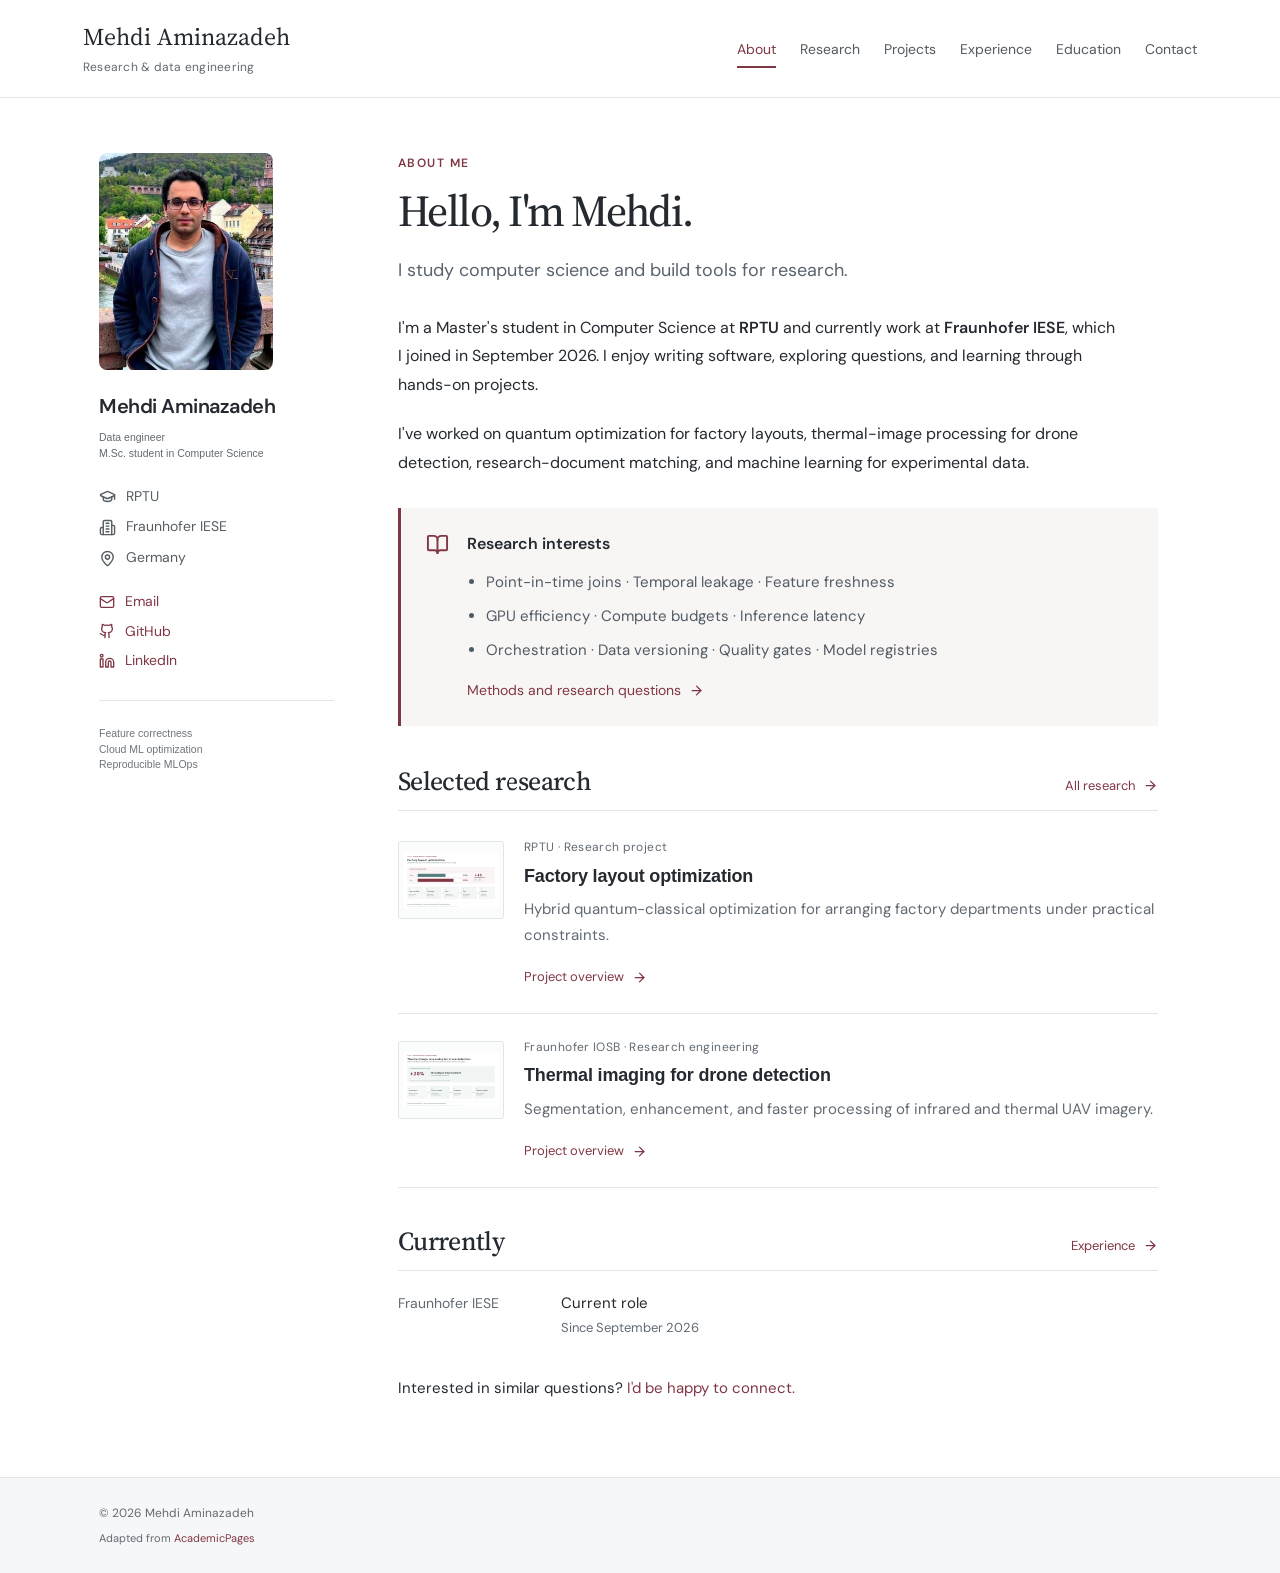
==== commit 0cc2d000: "Publish portfolio without Spotify playlist" ====
--- a/index.html
+++ b/index.html
@@ -1,4 +1,4 @@
 <!doctype html>
-<html lang="en"><head><meta charset="UTF-8"><meta name="viewport" content="width=device-width,initial-scale=1"><meta name="theme-color" content="#ffffff"><meta name="description" content="Mehdi Aminazadeh — Data engineer and Computer Science Master's student at RPTU. Research, selected projects, experience, and interactive demonstrations."><title>Mehdi Aminazadeh | Research & Data Engineering</title><link rel="icon" type="image/svg+xml" href="./favicon.svg">  <script type="module" crossorigin src="./assets/index-DQR5iT23.js"></script>
-  <link rel="stylesheet" crossorigin href="./assets/index-5R8TY2Zs.css">
+<html lang="en"><head><meta charset="UTF-8"><meta name="viewport" content="width=device-width,initial-scale=1"><meta name="theme-color" content="#ffffff"><meta name="description" content="Mehdi Aminazadeh — Data engineer and Computer Science Master's student at RPTU. Research, selected projects, experience, and interactive demonstrations."><title>Mehdi Aminazadeh | Research & Data Engineering</title><link rel="icon" type="image/svg+xml" href="./favicon.svg">  <script type="module" crossorigin src="./assets/index-GQKPIO55.js"></script>
+  <link rel="stylesheet" crossorigin href="./assets/index-DyO7R5cX.css">
 </head><body><div id="root"></div><noscript>Mehdi Aminazadeh — Data engineer and Computer Science Master's student at RPTU. For a text version, visit <a href="https://mehdi-amina.github.io/">my portfolio</a>.</noscript></body></html>
--- a/assets/index-DyO7R5cX.css
+++ b/assets/index-DyO7R5cX.css
@@ -0,0 +1 @@
+@charset "UTF-8";@import"https://fonts.googleapis.com/css2?family=DM+Sans:wght@400;500;600;700&family=Source+Serif+4:wght@400;500;600&display=swap";:root{--global-base-color: #2f7f93;--global-bg-color: #fff;--global-footer-bg-color: #f2f3f3;--global-border-color: rgb(241.7, 242.5, 243.1);--global-dark-border-color: #bdc1c4;--global-code-background-color: #fafafa;--global-code-text-color: rgb(48.8, 52, 54.4);--global-fig-caption-color: mix(#fff, rgb(73.2, 78, 81.6), 25%);--global-link-color: #52adc8;--global-link-color-hover: mix(#000, #2f7f93, 25%);--global-link-color-visited: mix(#fff, #2f7f93, 25%);--global-masthead-link-color: rgb(73.2, 78, 81.6);--global-masthead-link-color-hover: mix(#000, #7a8288, 25%);--global-text-color: rgb(73.2, 78, 81.6);--global-text-color-light: rgb(188.5, 192.5, 195.5);--global-thead-color: rgb(241.7, 242.5, 243.1)}html[data-theme=dark]{--global-base-color: #0ea1c5;--global-bg-color: #474747;--global-footer-bg-color: #474747;--global-border-color: rgb(188.5, 192.5, 195.5);--global-dark-border-color: rgb(218.2, 218.2, 218.2);--global-code-background-color: #fafafa;--global-code-text-color: rgb(48.8, 52, 54.4);--global-fig-caption-color: rgb(188.5, 192.5, 195.5);--global-link-color: #0ea1c5;--global-link-color-hover: rgb(10.5, 120.75, 147.75);--global-link-color-visited: rgb(74.25, 184.5, 211.5);--global-masthead-link-color: #ffffff;--global-masthead-link-color-hover: #0ea1c5;--global-text-color: #ffffff;--global-text-color-light: #f3f3f3;--global-thead-color: rgb(236.6, 236.6, 236.6)}a:focus{outline:thin dotted #f89406;outline:5px auto #f89406;outline-offset:-2px}*,*:before,*:after{-moz-box-sizing:border-box;-webkit-box-sizing:border-box;box-sizing:border-box}html{box-sizing:border-box;background-color:var(--global-bg-color);font-size:16px}@media(min-width:48em){html{font-size:18px}}html{-webkit-text-size-adjust:100%;-ms-text-size-adjust:100%}body{margin:0}::-moz-selection{color:#fff;background:#000}::selection{color:#fff;background:#000}article,aside,details,figcaption,figure,footer,header,hgroup,main,nav,section{display:block}audio,canvas,video{display:inline-block;*display: inline;*zoom: 1}audio:not([controls]){display:none}a{color:var(--global-link-color)}sub,sup{position:relative;font-size:75%;line-height:0;vertical-align:baseline}sup{top:-.5em}sub{bottom:-.25em}img{max-width:100%;width:auto\	;height:auto;vertical-align:middle;border:0;-ms-interpolation-mode:bicubic}#map_canvas img,.google-maps img{max-width:none}button,input,select,textarea{margin:0;font-size:100%;vertical-align:middle}button,input{*overflow: visible;line-height:normal}button::-moz-focus-inner,input::-moz-focus-inner{padding:0;border:0}button,html input[type=button],input[type=reset],input[type=submit]{-webkit-appearance:button;cursor:pointer}label,select,button,input[type=button],input[type=reset],input[type=submit],input[type=radio],input[type=checkbox]{cursor:pointer}input[type=search]{box-sizing:content-box;-webkit-appearance:textfield}input[type=search]::-webkit-search-decoration,input[type=search]::-webkit-search-cancel-button{-webkit-appearance:none}textarea{overflow:auto;vertical-align:top}html{position:relative;min-height:100%;scroll-behavior:smooth}body{color:var(--global-text-color);background-color:var(--global-bg-color);margin:0;padding:70px 0 9em;font-family:-apple-system,".SFNSText-Regular",San Francisco,Roboto,Segoe UI,Helvetica Neue,Lucida Grande,Arial,sans-serif;line-height:1.5}body.overflow--hidden{overflow:hidden}h1,h2,h3,h4,h5,h6{margin:2em 0 .5em;line-height:1.2;font-family:-apple-system,".SFNSText-Regular",San Francisco,Roboto,Segoe UI,Helvetica Neue,Lucida Grande,Arial,sans-serif;font-weight:700}h1{margin-top:0;font-size:1.563em}h2{font-size:1.25em}h3{font-size:1em}h4,h5,h6,small,.small{font-size:.75em}p{margin-bottom:1.3em}u,ins{text-decoration:none;border-bottom:1px solid var(--global-text-color)}u a,ins a,del a{color:inherit}p,pre,blockquote,ul,ol,dl,figure,table,fieldset{orphans:3;widows:3}abbr[title],abbr[data-original-title]{text-decoration:none;cursor:help;border-bottom:1px dotted var(--global-text-color)}blockquote{margin:2em 1em 2em 0;padding-left:1em;padding-right:1em;font-style:italic;border-left:.25em solid var(--global-border-color)}blockquote cite{font-style:italic}blockquote cite:before{content:"—";padding-right:5px}a:hover,a:active{outline:0}tt,code,kbd,samp,pre{font-family:Monaco,Consolas,Lucida Console,monospace}pre{overflow-x:auto}a>code,figcaption>code,li>code,p>code,td>code{color:var(--global-code-text-color);padding-top:.1rem;padding-bottom:.1rem;font-size:.75em;background:var(--global-code-background-color);border:1px solid var(--global-thead-color);border-radius:4px;box-shadow:0 1px 1px #00000020}a>code:before,a>code:after,figcaption>code:before,figcaption>code:after,li>code:before,li>code:after,p>code:before,p>code:after,td>code:before,td>code:after{letter-spacing:-.2em;content:" "}a>code{color:inherit}pre>code{color:var(--global-code-text-color)}hr{display:block;margin:1em 0;border:0;border-top:1px solid var(--global-border-color)}ul li,ol li{margin-bottom:.5em}li ul,li ol{margin-top:.5em}figure{display:-webkit-box;display:flex;-webkit-box-pack:justify;justify-content:space-between;-webkit-box-align:start;align-items:flex-start;flex-wrap:wrap;margin:2em 0}figure img,figure iframe,figure .fluid-width-video-wrapper{margin-bottom:1em}figure img{width:100%;border-radius:4px;-webkit-transition:all .2s ease-in-out;transition:all .2s ease-in-out}figure>a{display:block}@media(min-width:37.5em){figure.half>a,figure.half>img{width:calc(50% - .5em)}}figure.half figcaption{width:100%}@media(min-width:37.5em){figure.third>a,figure.third>img{width:calc(33.3333% - .5em)}}figure.third figcaption{width:100%}figcaption{margin-bottom:.5em;color:var(--global-fig-caption-color);font-family:Georgia,Times,serif;font-size:.75em}figcaption a{color:inherit;text-decoration:none;border-bottom:1px solid var(--global-border-color);-webkit-transition:all .2s ease-in-out;transition:all .2s ease-in-out}figcaption a:hover{color:#000;border-bottom-color:#000}svg:not(:root){overflow:hidden}nav ul{margin:0;padding:0}nav li{list-style:none}nav a{text-decoration:none}nav ul li,nav ol li{margin-bottom:0}nav li ul,nav li ol{margin-top:0}@-webkit-keyframes intro{0%{opacity:0}to{opacity:1}}@keyframes intro{0%{opacity:0}to{opacity:1}}b,i,strong,em,blockquote,p,q,span,figure,img,h1,h2,header,input,a,tr,td,form button,input[type=submit],.btn,#goog-wm-sb,.highlight,.archive__item-teaser{-webkit-transition:all .2s ease-in-out;transition:all .2s ease-in-out}@media print{.masthead,.toc,.page__share,.page__related,.ads,.page__footer{display:none}}.hidden{display:none;visibility:hidden}.load{display:none}.transparent{opacity:0}.visually-hidden,.screen-reader-text,.screen-reader-text span,.screen-reader-shortcut{position:absolute!important;clip:rect(1px,1px,1px,1px);height:1px!important;width:1px!important;border:0!important;overflow:hidden}body:hover .visually-hidden a,body:hover .visually-hidden input,body:hover .visually-hidden button{display:none!important}.screen-reader-text:focus,.screen-reader-shortcut:focus{clip:auto!important;height:auto!important;width:auto!important;display:block;font-size:1em;font-weight:700;padding:15px 23px 14px;background:var(--global-text-color);z-index:100000;text-decoration:none;box-shadow:0 0 2px 2px #0009}.skip-link{position:fixed;z-index:20;margin:0;font-family:-apple-system,".SFNSText-Regular",San Francisco,Roboto,Segoe UI,Helvetica Neue,Lucida Grande,Arial,sans-serif;white-space:nowrap}.skip-link li{height:0;width:0;list-style:none}.text-left{text-align:left}.text-center{text-align:center}.text-right{text-align:right}.text-justify{text-align:justify}.text-nowrap{white-space:nowrap}.cf{clear:both}.wrapper:after{content:" ";display:block;clear:both}.wrapper{max-width:925px;margin-left:auto;margin-right:auto}.wordwrap{white-space:pre-wrap;white-space:-moz-pre-wrap;white-space:-pre-wrap;white-space:-o-pre-wrap;word-wrap:break-word}.align-left{display:block;margin-left:auto;margin-right:auto}@media(min-width:37.5em){.align-left{float:left;margin-right:1em}}.align-right{display:block;margin-left:auto;margin-right:auto}@media(min-width:37.5em){.align-right{float:right;margin-left:1em}}.align-center{display:block;margin-left:auto;margin-right:auto}@media(min-width:57.8125em){.full{margin-right:-19.4915254237%!important}}.icon{display:inline-block;fill:currentColor;width:1em;height:1.1em;line-height:1;position:relative;top:-.1em;vertical-align:middle}.icon-pad-right{padding-right:.5em;margin-right:.5em}.social-icons .fa{color:#000}.social-icons .fa-bluesky,.social-icons .fa-bluesky-square{color:#1184fe}.social-icons .fa-behance,.social-icons .fa-behance-square{color:#1769ff}.social-icons .fa-dribbble{color:#ea4c89}.social-icons .fa-facebook,.social-icons .fa-facebook-square{color:#3b5998}.social-icons .fa-flickr{color:#ff0084}.social-icons .fa-foursquare{color:#0072b1}.social-icons .fa-google-plus,.social-icons .fa-google-plus-square{color:#dd4b39}.social-icons .fa-instagram{color:#517fa4}.social-icons .fa-kaggle,.social-icons .fa-kaggle-square{color:#20c0ff}.social-icons .fa-lastfm,.social-icons .fa-lastfm-square{color:#d51007}.social-icons .fa-linkedin,.social-icons .fa-linkedin-square{color:#007bb6}.social-icons .fa-mastodon,.social-icons .fa-mastodon-square{color:#6364ff}.social-icons .ai-orcid,.social-icons .ai-orcid-square{color:#a6ce39}.social-icons .fa-pinterest,.social-icons .fa-pinterest-p,.social-icons .fa-pinterest-square{color:#cb2027}.social-icons .fa-rss,.social-icons .fa-rss-square{color:#fa9b39}.social-icons .fa-soundcloud{color:#f30}.social-icons .fa-stack-exchange,.social-icons .fa-stack-overflow{color:#fe7a15}.social-icons .fa-tumblr,.social-icons .fa-tumblr-square{color:#32506d}.social-icons .fa-twitter,.social-icons .fa-twitter-square{color:#55acee}.social-icons .fa-vimeo,.social-icons .fa-vimeo-square{color:#1ab7ea}.social-icons .fa-vine{color:#00bf8f}.social-icons .fa-youtube,.social-icons .fa-youtube-square,.social-icons .fa-youtube-play{color:#b00}.social-icons .fa-xing,.social-icons .fa-xing-square{color:#006567}.navicon{position:relative;display:inline-block;vertical-align:middle;width:28px;height:4px;background:var(--global-masthead-link-color);margin:auto;-webkit-transition:.3s;transition:.3s}.navicon:before,.navicon:after{content:"";position:absolute;left:0;width:28px;height:4px;background:var(--global-masthead-link-color);-webkit-transition:.3s;transition:.3s}.navicon:before{top:-8px}.navicon:after{bottom:-8px}.close .navicon{background:transparent}.close .navicon:before,.close .navicon:after{-webkit-transform-origin:50% 50%;-ms-transform-origin:50% 50%;transform-origin:50% 50%;top:0;width:28px}.close .navicon:before{-webkit-transform:rotate3d(0,0,1,45deg);transform:rotate3d(0,0,1,45deg)}.close .navicon:after{-webkit-transform:rotate3d(0,0,1,-45deg);transform:rotate3d(0,0,1,-45deg)}@media(min-width:57.8125em){.sticky{clear:both}.sticky:after{clear:both;content:"";display:table}.sticky{position:-webkit-sticky;position:sticky;top:2em}.sticky>*{display:block}}.well{min-height:20px;padding:19px;margin-bottom:20px;background-color:#f5f5f5;border:1px solid #e3e3e3;border-radius:4px;box-shadow:inset 0 1px 1px #0000000d}.show-modal{overflow:hidden;position:relative}.show-modal:before{position:absolute;content:"";top:0;left:0;width:100%;height:100%;z-index:999;background-color:#ffffffd9}.show-modal .modal{display:block}.modal{display:none;position:fixed;width:300px;top:50%;left:50%;margin-left:-150px;margin-top:-150px;min-height:0;z-index:9999;background:var(--global-text-color);border:1px solid var(--global-border-color);border-radius:4px;box-shadow:0 1px 1px #00000020}.modal__title{margin:0;padding:.5em 1em}.modal__supporting-text{padding:0 1em .5em}.modal__actions{padding:.5em 1em;border-top:1px solid var(--global-border-color)}.footnote{color:var(--global-text-color-light);text-decoration:none}.footnotes{color:var(--global-text-color-light)}.footnotes ol,.footnotes li,.footnotes p{margin-bottom:0;font-size:.75em}a.reversefootnote{color:var(--global-text-color-light);text-decoration:none}a.reversefootnote:hover{text-decoration:underline}.required{color:#ee5f5b;font-weight:700}table{margin-bottom:1em;width:100%;font-family:-apple-system,".SFNSText-Regular",San Francisco,Roboto,Segoe UI,Helvetica Neue,Lucida Grande,Arial,sans-serif;font-size:.75em;border-collapse:collapse;border:1px solid var(--global-border-color)}table+table{margin-top:1em}thead{background-color:var(--global-border-color);border-bottom:1px solid var(--global-border-color)}th{padding:.5em;font-weight:700;text-align:left;border-right:1px solid var(--global-border-color)}td{padding:.5em;border-bottom:1px solid var(--global-border-color);border-right:1px solid var(--global-border-color)}tr,td,th{vertical-align:middle}.btn,#goog-wm-sb{display:inline-block;margin-bottom:.25em;padding:.5em 1em;color:#fff!important;font-family:-apple-system,".SFNSText-Regular",San Francisco,Roboto,Segoe UI,Helvetica Neue,Lucida Grande,Arial,sans-serif;font-size:.75em;font-weight:700;text-align:center;text-decoration:none;background-color:var(--global-base-color);border:0!important;border-radius:4px;cursor:pointer}.btn:hover,#goog-wm-sb:hover{background-color:#333}.btn .icon,#goog-wm-sb .icon{margin-right:.5em}.btn .icon+.hidden,#goog-wm-sb .icon+.hidden{margin-left:-.5em}.btn--block{display:block;width:100%}.btn--block+.btn--block{margin-top:.25em}.btn--inverse{color:var(--global-text-color-light)!important;border:1px solid var(--global-border-color)!important;background-color:var(--global-bg-color)}.btn--inverse:hover{color:#fff!important;border-color:var(--global-text-color-light)}.btn--light-outline{border:1px solid #fff!important;background-color:transparent}.btn--info{background-color:#2f7f93}.btn--info:hover{background-color:#266676}.btn--warning{background-color:#f89406}.btn--warning:hover{background-color:#c67605}.btn--success{background-color:#62c462}.btn--success:hover{background-color:#4e9d4e}.btn--danger{background-color:#ee5f5b}.btn--danger:hover{background-color:#be4c49}.btn--disabled{pointer-events:none;cursor:not-allowed;filter:alpha(opacity=65);box-shadow:none;opacity:.65}.btn--bluesky{background-color:#1184fe}.btn--bluesky:hover{background-color:#0e6acb}.btn--facebook{background-color:#3b5998}.btn--facebook:hover{background-color:#2f477a}.btn--google-plus{background-color:#dd4b39}.btn--google-plus:hover{background-color:#b13c2e}.btn--linkedin{background-color:#007bb6}.btn--linkedin:hover{background-color:#006292}.btn--mastodon{background-color:#6364ff}.btn--mastodon:hover{background-color:#4f50cc}.btn--twitter{background-color:#55acee}.btn--twitter:hover{background-color:#448abe}.btn--x-large{font-size:1.25em}.btn--large{font-size:1em}.btn--small{font-size:.6875em}.notice{margin:2em 0!important;padding:1em;font-family:-apple-system,".SFNSText-Regular",San Francisco,Roboto,Segoe UI,Helvetica Neue,Lucida Grande,Arial,sans-serif;font-size:.75em!important;text-indent:initial;background-color:#f2f3f3;border-radius:4px;box-shadow:0 1px 1px #7a828840;color:var(--global-code-text-color)}.notice h4{margin-top:0!important;margin-bottom:.75em}.page__content .notice h4{margin-bottom:0;font-size:1em}.notice p:last-child{margin-bottom:0!important}.notice h4+p{margin-top:0;padding-top:0}.notice a{color:#7a8288}.notice a:hover{color:#494e52}.notice code{background-color:#f8f9f9}.notice ul:last-child{margin-bottom:0}.notice--primary{margin:2em 0!important;padding:1em;font-family:-apple-system,".SFNSText-Regular",San Francisco,Roboto,Segoe UI,Helvetica Neue,Lucida Grande,Arial,sans-serif;font-size:.75em!important;text-indent:initial;background-color:#f2f3f3;border-radius:4px;box-shadow:0 1px 1px #7a828840;color:var(--global-code-text-color)}.notice--primary h4{margin-top:0!important;margin-bottom:.75em}.page__content .notice--primary h4{margin-bottom:0;font-size:1em}.notice--primary p:last-child{margin-bottom:0!important}.notice--primary h4+p{margin-top:0;padding-top:0}.notice--primary a{color:#7a8288}.notice--primary a:hover{color:#494e52}.notice--primary code{background-color:#f8f9f9}.notice--primary ul:last-child{margin-bottom:0}.notice--info{margin:2em 0!important;padding:1em;font-family:-apple-system,".SFNSText-Regular",San Francisco,Roboto,Segoe UI,Helvetica Neue,Lucida Grande,Arial,sans-serif;font-size:.75em!important;text-indent:initial;background-color:#eaf2f4;border-radius:4px;box-shadow:0 1px 1px #2f7f9340;color:var(--global-code-text-color)}.notice--info h4{margin-top:0!important;margin-bottom:.75em}.page__content .notice--info h4{margin-bottom:0;font-size:1em}.notice--info p:last-child{margin-bottom:0!important}.notice--info h4+p{margin-top:0;padding-top:0}.notice--info a{color:#2f7f93}.notice--info a:hover{color:#1c4c58}.notice--info code{background-color:#f5f9fa}.notice--info ul:last-child{margin-bottom:0}.notice--warning{margin:2em 0!important;padding:1em;font-family:-apple-system,".SFNSText-Regular",San Francisco,Roboto,Segoe UI,Helvetica Neue,Lucida Grande,Arial,sans-serif;font-size:.75em!important;text-indent:initial;background-color:#fef4e6;border-radius:4px;box-shadow:0 1px 1px #f8940640;color:var(--global-code-text-color)}.notice--warning h4{margin-top:0!important;margin-bottom:.75em}.page__content .notice--warning h4{margin-bottom:0;font-size:1em}.notice--warning p:last-child{margin-bottom:0!important}.notice--warning h4+p{margin-top:0;padding-top:0}.notice--warning a{color:#f89406}.notice--warning a:hover{color:#955904}.notice--warning code{background-color:#fffaf3}.notice--warning ul:last-child{margin-bottom:0}.notice--success{margin:2em 0!important;padding:1em;font-family:-apple-system,".SFNSText-Regular",San Francisco,Roboto,Segoe UI,Helvetica Neue,Lucida Grande,Arial,sans-serif;font-size:.75em!important;text-indent:initial;background-color:#eff9ef;border-radius:4px;box-shadow:0 1px 1px #62c46240;color:var(--global-code-text-color)}.notice--success h4{margin-top:0!important;margin-bottom:.75em}.page__content .notice--success h4{margin-bottom:0;font-size:1em}.notice--success p:last-child{margin-bottom:0!important}.notice--success h4+p{margin-top:0;padding-top:0}.notice--success a{color:#62c462}.notice--success a:hover{color:#3b763b}.notice--success code{background-color:#f7fcf7}.notice--success ul:last-child{margin-bottom:0}.notice--danger{margin:2em 0!important;padding:1em;font-family:-apple-system,".SFNSText-Regular",San Francisco,Roboto,Segoe UI,Helvetica Neue,Lucida Grande,Arial,sans-serif;font-size:.75em!important;text-indent:initial;background-color:#fdefef;border-radius:4px;box-shadow:0 1px 1px #ee5f5b40;color:var(--global-code-text-color)}.notice--danger h4{margin-top:0!important;margin-bottom:.75em}.page__content .notice--danger h4{margin-bottom:0;font-size:1em}.notice--danger p:last-child{margin-bottom:0!important}.notice--danger h4+p{margin-top:0;padding-top:0}.notice--danger a{color:#ee5f5b}.notice--danger a:hover{color:#8f3937}.notice--danger code{background-color:#fef7f7}.notice--danger ul:last-child{margin-bottom:0}.masthead{position:fixed;background:var(--global-bg-color);height:fit-content;top:0;width:100%;-webkit-animation:intro .3s both;animation:intro .3s both;-webkit-animation-delay:.15s;animation-delay:.15s;z-index:20}.masthead:after{content:"";position:absolute;bottom:0;height:1px;background:var(--global-border-color);width:100%}.masthead__inner-wrap:after{content:" ";display:block;clear:both}.masthead__inner-wrap{max-width:925px;margin-left:auto;margin-right:auto;clear:both}.masthead__inner-wrap:after{clear:both;content:"";display:table}.masthead__inner-wrap{padding:.5em 1em;font-family:-apple-system,".SFNSText-Regular",San Francisco,Roboto,Segoe UI,Helvetica Neue,Lucida Grande,Arial,sans-serif}@media(min-width:80em){.masthead__inner-wrap{max-width:1280px}}.masthead__inner-wrap nav{z-index:10}.masthead__inner-wrap a{text-decoration:none}.masthead__menu ul{margin:0;padding:0;clear:both;list-style-type:none}.masthead__menu-item{background-color:var(--global-bg-color);display:block;list-style-type:none;white-space:nowrap}.masthead__menu-item--lg{padding-right:2em;font-weight:700}.masthead__menu-item.selected a{color:var(--global-text-color);font-weight:700;border-bottom:2px solid var(--global-text-color);pointer-events:none;cursor:default}.masthead__menu-item.selected a:hover{color:var(--global-text-color);border-bottom:2px solid var(--global-text-color)}.breadcrumbs:after{content:" ";display:block;clear:both}.breadcrumbs{max-width:925px;margin-left:auto;margin-right:auto;clear:both}.breadcrumbs:after{clear:both;content:"";display:table}.breadcrumbs{margin-top:0;margin-bottom:0;padding-left:2em;padding-right:2em;font-family:-apple-system,".SFNSText-Regular",San Francisco,Roboto,Segoe UI,Helvetica Neue,Lucida Grande,Arial,sans-serif;-webkit-animation:intro .3s both;animation:intro .3s both;-webkit-animation-delay:.3s;animation-delay:.3s}@media(min-width:57.8125em){.breadcrumbs{padding-left:1em;padding-right:1em}}@media(min-width:80em){.breadcrumbs{max-width:1280px}}.breadcrumbs ol{padding:0;list-style:none;font-size:.75em}@media(min-width:57.8125em){.breadcrumbs ol{width:83.0508474576%;float:right;margin-right:0}}@media(min-width:80em){.breadcrumbs ol{padding-left:4.2372881356%}}.breadcrumbs li{display:inline}.breadcrumbs .current{font-weight:700}.pagination{width:100%;float:left;margin-left:0;margin-right:0;clear:both}.pagination:after{clear:both;content:"";display:table}.pagination{margin-top:1em;padding-top:1em}.pagination ul{margin:0;padding:0;list-style-type:none;font-family:-apple-system,".SFNSText-Regular",San Francisco,Roboto,Segoe UI,Helvetica Neue,Lucida Grande,Arial,sans-serif}.pagination li{display:block;float:left;margin-left:-1px}.pagination li a{margin-bottom:.25em;padding:.5em 1em;font-family:-apple-system,".SFNSText-Regular",San Francisco,Roboto,Segoe UI,Helvetica Neue,Lucida Grande,Arial,sans-serif;font-size:14px;font-weight:700;line-height:1.5;text-align:center;text-decoration:none;color:var(--global-text-color-light);border:1px solid var(--global-border-color);border-radius:0}.pagination li a:hover{color:var(--global-link-color-hover)}.pagination li a.current{color:#fff;background:var(--global-base-color)}.pagination li a.disabled{color:var(--global-text-color-light);pointer-events:none;cursor:not-allowed}.pagination li:first-child{margin-left:0}.pagination li:first-child a{border-top-left-radius:4px;border-bottom-left-radius:4px}.pagination li:last-child a{border-top-right-radius:4px;border-bottom-right-radius:4px}.pagination--pager{display:block;padding:1em 2em;float:left;width:50%;font-family:-apple-system,".SFNSText-Regular",San Francisco,Roboto,Segoe UI,Helvetica Neue,Lucida Grande,Arial,sans-serif;font-size:1em;font-weight:700;text-align:center;text-decoration:none;color:var(--global-text-color-light);border:1px solid var(--global-border-color);border-radius:4px}.pagination--pager:hover{color:var(--global-link-color-hover)}.pagination--pager:first-child{border-top-right-radius:0;border-bottom-right-radius:0}.pagination--pager:last-child{margin-left:-1px;border-top-left-radius:0;border-bottom-left-radius:0}.pagination--pager.disabled{color:var(--global-text-color-light);pointer-events:none;cursor:not-allowed}.page__content+.pagination,.page__meta+.pagination,.comment__date+.pagination,.page__share+.pagination,.page__comments+.pagination{margin-top:2em;padding-top:2em;border-top:1px solid var(--global-border-color)}.greedy-nav{position:relative;min-width:250px;background:var(--global-bg-color)}.greedy-nav a{display:block;margin:0 1rem;padding:.5rem 0;color:var(--global-masthead-link-color);text-decoration:none}.greedy-nav a:hover{color:var(--global-masthead-link-color-hover)}.greedy-nav button{position:absolute;height:2.5rem;right:0;padding:0 .5rem;border:0;outline:none;background-color:var(--global-bg-color);color:var(--global-text-color);cursor:pointer;z-index:100}.greedy-nav .visible-links{display:table}.greedy-nav .visible-links li{display:table-cell;vertical-align:middle}.greedy-nav .visible-links li:first-child{font-weight:700;text-wrap:wrap}.greedy-nav .visible-links li:first-child a{margin-left:0}.greedy-nav .visible-links li:last-child a{margin-right:0}.greedy-nav .visible-links #theme-toggle a{width:25px;display:flex;justify-content:center;cursor:pointer}.greedy-nav .visible-links a{position:relative}.greedy-nav .visible-links a:before{content:"";position:absolute;left:0;bottom:0;height:4px;background:var(--global-border-color);width:100%;-webkit-transition:all .2s ease-in-out;transition:all .2s ease-in-out;-webkit-transform:scaleX(0);-ms-transform:scaleX(0);transform:scaleX(0)}.greedy-nav .visible-links a:hover:before{-webkit-transform:scaleX(1);-ms-transform:scaleX(1);transform:scaleX(1)}.greedy-nav .hidden-links{position:absolute;top:100%;right:0;margin-top:15px;padding:5px;border:1px solid var(--global-border-color);border-radius:4px;background:var(--global-bg-color);box-shadow:0 0 10px #00000040}.greedy-nav .hidden-links a{margin:0;padding:10px 20px;font-size:1em}.greedy-nav .hidden-links a:hover{color:var(--global-masthead-link-color-hover);background:var(--global-border-color)}.greedy-nav .hidden-links:before{content:"";position:absolute;top:-11px;right:10px;width:0;border-style:solid;border-width:0 10px 10px;border-color:var(--global-border-color) transparent;display:block;z-index:0}.greedy-nav .hidden-links:after{content:"";position:absolute;top:-10px;right:10px;width:0;border-style:solid;border-width:0 10px 10px;border-color:var(--global-bg-color) transparent;display:block;z-index:1}.greedy-nav .hidden-links li{display:block;border-bottom:1px solid var(--global-border-color)}.greedy-nav .hidden-links li:last-child{border-bottom:none}.nav__list{font-size:1.25rem}.nav__list ul{margin-bottom:1em}.nav__list a{display:block;padding:.125em 0;color:inherit}.nav__list a:hover{text-decoration:underline}.nav__list .active{margin-left:-.5em;padding-left:.5em;padding-right:.5em;color:#fff;font-weight:700;background:var(--global-base-color);border-radius:4px}.nav__list .active:hover{color:#fff}.nav__title{margin:0;padding:.5rem 1rem;font-family:-apple-system,".SFNSText-Regular",San Francisco,Roboto,Segoe UI,Helvetica Neue,Lucida Grande,Arial,sans-serif;font-size:1em;font-weight:700}.nav__sub-title{display:block;margin:.5rem 0;padding:.5rem 0;font-family:-apple-system,".SFNSText-Regular",San Francisco,Roboto,Segoe UI,Helvetica Neue,Lucida Grande,Arial,sans-serif;font-size:.75em;font-weight:700;text-transform:uppercase;border-bottom:1px solid var(--global-border-color)}.toc{font-family:-apple-system,".SFNSText-Regular",San Francisco,Roboto,Segoe UI,Helvetica Neue,Lucida Grande,Arial,sans-serif;color:var(--global-text-color-light);text-transform:uppercase;letter-spacing:1px;background-color:#fff;border:1px solid var(--global-border-color);border-radius:4px;box-shadow:0 1px 1px #00000020}.toc .nav__title{color:#fff;font-size:.75em;background:var(--global-base-color);border-top-left-radius:4px;border-top-right-radius:4px}.toc__menu{margin:0;padding:0;width:100%;list-style:none;font-size:.8rem}.toc__menu a{display:block;padding:.5rem 1rem;color:var(--global-code-text-color);font-size:.6875em;font-weight:700;line-height:1.5;border-bottom:1px solid var(--global-border-color);text-decoration-line:none!important}.toc__menu a:hover{color:#000;background:var(--global-link-color-hover)}.toc__menu>li:last-child a{border-bottom:none}.toc__menu li ul>li a{padding-left:2rem;font-weight:400}.toc__menu li>ul li{display:none}@media(min-width:48em){.toc__menu li>ul li{display:block}}.page__footer{clear:both}.page__footer:after{clear:both;content:"";display:table}.page__footer{background-color:var(--global-footer-bg-color);color:var(--global-text-color-light);float:left;margin-left:0;margin-right:0;margin-top:3em;width:100%;clear:both;height:auto;position:fixed;bottom:0;-webkit-animation:intro .3s both;animation:intro .3s both;-webkit-animation-delay:.45s;animation-delay:.45s;border-top:1px solid var(--global-dark-border-color)}.page__footer footer{clear:both}.page__footer footer:after{clear:both;content:"";display:table}.page__footer footer{margin-left:auto;margin-right:auto;margin-top:1em;max-width:100%;padding:0 1em 1em}@media(min-width:80em){.page__footer footer{max-width:1280px}}.page__footer a{color:inherit;text-decoration:none}.page__footer a:hover{text-decoration:underline}.page__footer .fas,.page__footer .fab,.page__footer .far,.page__footer .fal{color:var(--global-text-color-light)}@media screen and (max-width:768px){.page__footer{position:relative;bottom:auto}}.page__footer-copyright{font-family:-apple-system,".SFNSText-Regular",San Francisco,Roboto,Segoe UI,Helvetica Neue,Lucida Grande,Arial,sans-serif;font-size:.6875em}.page__footer-follow ul{margin:0;padding:0;list-style-type:none}.page__footer-follow li{display:inline-block;padding-top:5px;padding-bottom:5px;font-family:-apple-system,".SFNSText-Regular",San Francisco,Roboto,Segoe UI,Helvetica Neue,Lucida Grande,Arial,sans-serif;font-size:.75em;text-transform:uppercase}.page__footer-follow li+li:before{content:"";padding-right:5px}.page__footer-follow a{padding-right:10px;font-weight:700}.page__footer-follow .social-icons a{white-space:nowrap}form{margin:0 0 5px}form fieldset{margin-bottom:5px;padding:0;border-width:0}form legend{display:block;width:100%;margin-bottom:10px;*margin-left: -7px;padding:0;color:var(--global-text-color);border:0;border-bottom:1px solid #cccccc;white-space:normal}form p{margin-bottom:5px/2}form ul{list-style-type:none;margin:0 0 5px;padding:0}form br{display:none}label,input,button,select,textarea{vertical-align:baseline;*vertical-align: middle}input,button,select,textarea{box-sizing:border-box;font-family:-apple-system,".SFNSText-Regular",San Francisco,Roboto,Segoe UI,Helvetica Neue,Lucida Grande,Arial,sans-serif}label{display:block;margin-bottom:.25em;color:var(--global-text-color);cursor:pointer}label small{font-size:.75em}label input,label textarea,label select{display:block}input,textarea,select{display:inline-block;width:100%;padding:.25em;margin-bottom:.5em;color:var(--global-text-color);background-color:#fff;border:1px solid #cccccc;border-radius:4px;box-shadow:0 1px 1px #00000020}input:hover,textarea:hover,select:hover{border-color:var(--global-base-color)}.input-mini{width:60px}.input-small{width:90px}input[type=image],input[type=checkbox],input[type=radio]{width:auto;height:auto;padding:0;margin:3px 0;*margin-top: 0;line-height:normal;cursor:pointer;border-radius:0;border:0 \	}input[type=checkbox],input[type=radio]{box-sizing:border-box;padding:0;*width: 13px;*height: 13px}input[type=image]{border:0;box-shadow:none}input[type=file]{width:auto;padding:initial;line-height:initial;border:initial;background-color:transparent;background-color:initial;box-shadow:none}input[type=button],input[type=reset],input[type=submit]{width:auto;height:auto;cursor:pointer;*overflow: visible}select,input[type=file]{*margin-top: 4px}select{width:auto;background-color:#fff}select[multiple],select[size]{height:auto}textarea{resize:vertical;height:auto;overflow:auto;vertical-align:top}input[type=hidden]{display:none}.form{position:relative}.radio,.checkbox{padding-left:18px;font-weight:400}.radio input[type=radio],.checkbox input[type=checkbox]{float:left;margin-left:-18px}.radio.inline,.checkbox.inline{display:inline-block;padding-top:5px;margin-bottom:0;vertical-align:middle}.radio.inline+.radio.inline,.checkbox.inline+.checkbox.inline{margin-left:10px}input[disabled],select[disabled],textarea[disabled],input[readonly],select[readonly],textarea[readonly]{opacity:.5;cursor:not-allowed}input:focus,textarea:focus{border-color:var(--global-border-color);outline:0;outline:thin dotted \	}input[type=file]:focus,input[type=radio]:focus,input[type=checkbox]:focus,select:focus{box-shadow:none}.help-block,.help-inline{color:#2f7f93}.help-block{display:block;margin-bottom:1em;line-height:1em}.help-inline{display:inline-block;vertical-align:middle;padding-left:5px}.form-inline input,.form-inline textarea,.form-inline select{display:inline-block;margin-bottom:0}.form-inline label{display:inline-block}.form-inline .radio,.form-inline .checkbox{padding-left:0;margin-bottom:0;vertical-align:middle}.form-inline .radio input[type=radio],.form-inline .checkbox input[type=checkbox]{float:left;margin-left:0;margin-right:3px}.form-search input,.form-search textarea,.form-search select{display:inline-block;margin-bottom:0}.form-search .search-query{padding-left:14px;padding-right:14px;margin-bottom:0;border-radius:14px}.form-search label{display:inline-block}.form-search .radio,.form-search .checkbox,.form-inline .radio{padding-left:0;margin-bottom:0;vertical-align:middle}.form-search .radio input[type=radio],.form-search .checkbox input[type=checkbox]{float:left;margin-left:0;margin-right:3px}.form--loading:before{content:""}.form--loading .form__spinner{display:block}.form:before{position:absolute;top:0;left:0;width:100%;height:100%;background-color:#ffffffb3;z-index:10}.form__spinner{display:none;position:absolute;top:50%;left:50%;z-index:11}#goog-fixurl ul{list-style:none;margin-left:0;padding-left:0}#goog-fixurl ul li{list-style-type:none}#goog-wm-qt{width:auto;margin-right:10px;margin-bottom:20px;padding:8px 20px;display:inline-block;font-size:.75em;background-color:#fff;color:#000;border-width:2px!important;border-style:solid!important;border-color:gray;border-radius:4px}#main:after{content:" ";display:block;clear:both}#main{max-width:925px;margin-left:auto;margin-right:auto;clear:both}#main:after{clear:both;content:"";display:table}#main{margin-top:2em;padding-left:1em;padding-right:1em;animation:intro .3s both;animation-delay:.35s}@media(min-width:80em){#main{max-width:1280px}}@media(min-width:57.8125em){.page{width:83.0508474576%;float:right;margin-right:0;padding-left:4.2372881356%;padding-right:16.9491525424%}}.page .page__inner-wrap,.page .page__inner-wrap .page__content,.page .page__inner-wrap .page__meta,.page .page__inner-wrap .comment__date,.page .page__inner-wrap .page__share{clear:both;width:100%;float:left;margin-left:0;margin-right:0}.page__title{margin-top:0;line-height:1}.page__title+.page__meta,.page__title+.comment__date{margin-top:-.5em}.page__lead{font-family:-apple-system,".SFNSText-Regular",San Francisco,Roboto,Segoe UI,Helvetica Neue,Lucida Grande,Arial,sans-serif;font-size:1.25em}.page__content h2{padding-bottom:.5em;border-bottom:1px solid var(--global-border-color)}.page__content p,.page__content li,.page__content dl{font-size:1em}.page__content p{margin:0 0 1.3em}.page__content a,.page__content a:hover{text-decoration:underline}.page__content a:hover img{box-shadow:0 0 10px #00000040}.page__content dt{margin-top:1em;font-family:-apple-system,".SFNSText-Regular",San Francisco,Roboto,Segoe UI,Helvetica Neue,Lucida Grande,Arial,sans-serif;font-weight:700}.page__content dd{margin-left:1em;font-family:-apple-system,".SFNSText-Regular",San Francisco,Roboto,Segoe UI,Helvetica Neue,Lucida Grande,Arial,sans-serif;font-size:.75em}.page__content .small{font-size:.75em}.page__content blockquote+.small{margin-top:-1.5em;padding-left:1.25rem}.page__hero{position:relative;margin-bottom:2em;clear:both}.page__hero:after{clear:both;content:"";display:table}.page__hero{animation:intro .3s both;animation-delay:.25s}.page__hero--overlay{position:relative;margin-bottom:2em;padding:3em 0;clear:both}.page__hero--overlay:after{clear:both;content:"";display:table}.page__hero--overlay{background-size:cover;background-repeat:no-repeat;background-position:center;animation:intro .3s both;animation-delay:.25s}.page__hero--overlay a{color:#fff}.page__hero--overlay .wrapper{padding-left:1em;padding-right:1em}@media(min-width:80em){.page__hero--overlay .wrapper{max-width:1280px}}.page__hero--overlay .page__title,.page__hero--overlay .page__meta,.page__hero--overlay .comment__date,.page__hero--overlay .page__lead,.page__hero--overlay .btn,.page__hero--overlay #goog-wm-sb{color:#fff;text-shadow:1px 1px 4px rgba(0,0,0,.5)}.page__hero--overlay .page__lead{max-width:768px}.page__hero--overlay .page__title{font-size:1.953em}@media(min-width:37.5em){.page__hero--overlay .page__title{font-size:2.441em}}.page__hero-image{width:100%;height:auto;-ms-interpolation-mode:bicubic}.page__hero-caption{position:absolute;bottom:0;right:0;margin:0 auto;padding:2px 5px;color:#fff;font-family:Georgia,Times,serif;font-size:.6875em;background:#000;text-align:right;z-index:5;opacity:.5;border-radius:4px 0}@media(min-width:57.8125em){.page__hero-caption{padding:5px 10px}}.page__hero-caption a{color:#fff;text-decoration:none}.page__share{margin-top:2em;padding-top:1em;border-top:1px solid var(--global-border-color)}@media(max-width:37.5em){.page__share .btn span,.page__share #goog-wm-sb span{border:0;clip:rect(0 0 0 0);height:1px;margin:-1px;overflow:hidden;padding:0;position:absolute;width:1px}}.page__share-title{margin-bottom:10px;font-size:.75em;text-transform:uppercase}.page__meta,.comment__date{margin-top:2em;color:var(--global-text-color-light);font-family:-apple-system,".SFNSText-Regular",San Francisco,Roboto,Segoe UI,Helvetica Neue,Lucida Grande,Arial,sans-serif;font-size:.75em}.page__meta p,.comment__date p{margin:0}.page__meta a,.comment__date a{color:inherit}.page__meta-title{margin-bottom:10px;font-size:.75em;text-transform:uppercase}.page__taxonomy .sep{display:none}.page__taxonomy strong{margin-right:10px}.page__taxonomy-item{display:inline-block;margin-right:5px;margin-bottom:8px;padding:5px 10px;text-decoration:none;border:1px solid var(--global-border-color);border-radius:4px}.page__taxonomy-item:hover{text-decoration:none;color:var(--global-link-color-hover)}.page__comments{clear:both;width:100%;float:left;margin-left:0;margin-right:0}.page__comments-title{margin-top:2rem;margin-bottom:10px;padding-top:2rem;font-size:.75em;border-top:1px solid var(--global-border-color);text-transform:uppercase}.page__comments-form{padding:1em;background:var(--global-border-color);transition:all .2s ease-in-out}.page__comments-form.disabled input,.page__comments-form.disabled button,.page__comments-form.disabled textarea,.page__comments-form.disabled label{pointer-events:none;cursor:not-allowed;filter:alpha(opacity=65);box-shadow:none;opacity:.65}.comment{clear:both}.comment:after{clear:both;content:"";display:table}.comment{margin:1em 0}.comment:not(:last-child){border-bottom:1px solid var(--global-border-color)}.comment__avatar-wrapper{float:left;width:60px;height:60px}@media(min-width:57.8125em){.comment__avatar-wrapper{width:100px;height:100px}}.comment__avatar{width:40px;height:40px;border-radius:50%}@media(min-width:57.8125em){.comment__avatar{width:80px;height:80px;padding:5px;border:1px solid var(--global-border-color)}}.comment__content-wrapper{float:right;width:calc(100% - 60px)}@media(min-width:57.8125em){.comment__content-wrapper{width:calc(100% - 100px)}}.comment__author{margin:0}.comment__author a{text-decoration:none}.comment__date{margin:0}.comment__date a{text-decoration:none}.page__related{margin-top:2em;padding-top:1em;border-top:1px solid var(--global-border-color);clear:both}.page__related:after{clear:both;content:"";display:table}.page__related{float:left}@media(min-width:57.8125em){.page__related{margin-left:21.186440678%}}.page__related a{color:inherit;text-decoration:none}.page__related-title{margin-bottom:10px;font-size:.75em;text-transform:uppercase}.archive{margin-bottom:2em}@media(min-width:48em){.archive{width:100%;float:left;margin-left:0;margin-right:0}}@media(min-width:57.8125em){.archive{width:83.0508474576%;float:right;margin-right:0;padding-left:4.2372881356%}}.archive a,.archive a:hover{text-decoration:underline}.archive a:hover img{box-shadow:0 0 10px #00000040}.archive__subtitle{margin:1.414em 0 0;padding-bottom:.5em;font-size:1em;color:var(--global-text-color-light);border-bottom:1px solid var(--global-border-color)}.archive__subtitle+.list__item .archive__item-title{margin-top:.5em}.archive__item-title{margin-bottom:.25em;font-family:-apple-system,".SFNSText-Regular",San Francisco,Roboto,Segoe UI,Helvetica Neue,Lucida Grande,Arial,sans-serif}.archive__item-title a+a{opacity:.5}.page__content .archive__item-title{margin-top:1em;border-bottom:none}.archive__item-excerpt{margin-top:0;font-size:.75em}.archive__item-excerpt+p{text-indent:0}.archive__item-teaser{border-radius:4px;overflow:hidden}.archive__item-teaser img{width:100%}.archive__item:hover .archive__item-teaser{box-shadow:0 0 10px #00000040}.archive__item:hover .archive__item-title{text-decoration:underline}@media(min-width:48em){.list__item{padding-right:auto}}@media(min-width:57.8125em){.list__item{padding-right:auto}}@media(min-width:80em){.list__item{padding-right:auto}}.list__item .page__meta,.list__item .comment__date{margin:0 0 4px}.grid__item{margin-bottom:2em}.grid__item .page__meta,.grid__item .comment__date{margin:0 0 4px}.grid__item .archive__item-title{margin-top:.5em;font-size:1em}.grid__item .archive__item-excerpt{display:none}@media(min-width:37.5em){.grid__item{width:48.9795918367%;float:left}.grid__item:nth-child(odd){margin-right:-100%;clear:both;margin-left:0}.grid__item:nth-child(2n+2){margin-left:51.0204081633%;margin-right:-100%;clear:none}.grid__item .archive__item-teaser{max-height:200px}}@media(min-width:48em){.grid__item{margin-left:0;margin-right:0;width:23.4693877551%;float:left}.grid__item:nth-child(4n+1){margin-right:-100%;clear:both;margin-left:0}.grid__item:nth-child(4n+2){margin-left:25.5102040816%;margin-right:-100%;clear:none}.grid__item:nth-child(4n+3){margin-left:51.0204081633%;margin-right:-100%;clear:none}.grid__item:nth-child(4n+4){margin-left:76.5306122449%;margin-right:-100%;clear:none}.grid__item .archive__item-teaser{max-height:120px}.grid__item .archive__item-excerpt{display:block;font-size:.75em}}.feature__wrapper{clear:both}.feature__wrapper:after{clear:both;content:"";display:table}.feature__wrapper{margin-bottom:2em;border-bottom:1px solid var(--global-border-color)}.feature__item{margin-bottom:2em;font-size:1.25rem}@media(min-width:37.5em){.feature__item{margin-bottom:0;width:32.2033898305%;float:left}.feature__item:nth-child(3n+1){margin-right:-100%;clear:both;margin-left:0}.feature__item:nth-child(3n+2){margin-left:33.8983050847%;margin-right:-100%;clear:none}.feature__item:nth-child(3n+3){margin-left:67.7966101695%;margin-right:-100%;clear:none}.feature__item .feature__item-teaser{max-height:200px;overflow:hidden}}.feature__item--left{clear:both;width:100%;float:left;margin-left:0;margin-right:0;font-size:1.25rem}.feature__item--left .archive__item-teaser{margin-bottom:2em}@media(min-width:37.5em){.feature__item--left .archive__item-teaser{width:40.6779661017%;float:left;margin-right:1.6949152542%}.feature__item--left .archive__item-body{width:57.6271186441%;float:right;margin-right:0;padding-left:4.2372881356%;padding-right:8.4745762712%}}.feature__item--right{clear:both;width:100%;float:left;margin-left:0;margin-right:0;font-size:1.25rem}.feature__item--right .archive__item-teaser{margin-bottom:2em}@media(min-width:37.5em){.feature__item--right{text-align:right}.feature__item--right .archive__item-teaser{width:40.6779661017%;float:right;margin-left:1.6949152542%}.feature__item--right .archive__item-body{width:57.6271186441%;float:left;margin-left:0;padding-left:4.2372881356%;padding-right:8.4745762712%}}.feature__item--center{clear:both;width:100%;float:left;margin-left:0;margin-right:0;font-size:1.25rem}.feature__item--center .archive__item-teaser{margin-bottom:2em}@media(min-width:37.5em){.feature__item--center{text-align:center}.feature__item--center .archive__item-teaser{margin:0 auto;width:40.6779661017%}.feature__item--center .archive__item-body{margin:0 auto;width:57.6271186441%}}.sidebar{-webkit-transform:translate3d(0,0,0);transform:translateZ(0);clear:both}.sidebar:after{clear:both;content:"";display:table}.sidebar{margin-bottom:1em}@media(orientation:portrait){.sidebar{margin-top:1em}}@media screen and (min-width:1024px){.sidebar{height:100vh;overflow-y:auto;position:fixed;padding-top:70px}}@media(min-width:57.8125em){.sidebar{width:15.2542372881%;float:left;margin-right:1.6949152542%;opacity:1;-webkit-transition:opacity .2s ease-in-out;transition:opacity .2s ease-in-out}.sidebar:hover{opacity:1}}@media(min-width:80em){.sidebar{max-width:250px;padding-right:0}}.sidebar h2,.sidebar h3,.sidebar h4,.sidebar h5,.sidebar h6{margin-bottom:0;font-family:-apple-system,".SFNSText-Regular",San Francisco,Roboto,Segoe UI,Helvetica Neue,Lucida Grande,Arial,sans-serif}.sidebar h3,.sidebar h4{font-size:1em}.sidebar p,.sidebar li{font-family:-apple-system,".SFNSText-Regular",San Francisco,Roboto,Segoe UI,Helvetica Neue,Lucida Grande,Arial,sans-serif;font-size:.75em;line-height:1.5}.sidebar img{width:100%}.sidebar__right{margin-bottom:1em}@media(min-width:57.8125em){.sidebar__right{position:relative;float:right;width:auto;margin-left:2.5423728814%;z-index:10}}@media(min-width:80em){.sidebar__right{width:auto}}.toc{background-color:var(--global-bg-color);border:1px solid var(--global-border-color);border-radius:4px;box-shadow:0 1px 1px #00000020;padding:1em}.toc .nav__title{color:var(--global-text-color);font-size:.75em;background:transparent;border:0;padding:0}.toc .toc__menu{margin:0;padding:0;width:100%;list-style:none;font-size:.75em}.toc .toc__menu a{display:block;padding:.25rem 0;color:var(--global-text-color);font-size:.6875em;font-weight:400;line-height:1.5;border-bottom:0}.toc .toc__menu a:hover{text-decoration:underline}.toc .toc__menu>li>a{font-weight:700}.toc .toc__menu li ul>li a{padding-left:1rem;font-weight:400}.toc .toc__menu li ul li ul>li a{padding-left:2rem}.toc .toc__menu li ul li ul li ul>li a{padding-left:3rem}.author__avatar{display:table-cell;vertical-align:top;width:36px}@media(min-width:57.8125em){.author__avatar{display:block;width:auto;height:auto}}.author__avatar img{max-width:175px;border-radius:50%}@media(min-width:57.8125em){.author__avatar img{padding:5px;border:1px solid var(--global-border-color)}}.author__content{display:table-cell;vertical-align:top;padding-left:15px;padding-right:25px;line-height:1}@media(min-width:57.8125em){.author__content{display:block;width:100%;padding-left:0;padding-right:0}}.author__name{margin:0}@media(min-width:57.8125em){.author__name{margin-top:10px;margin-bottom:10px}}.sidebar .author__name{font-family:-apple-system,".SFNSText-Regular",San Francisco,Roboto,Segoe UI,Helvetica Neue,Lucida Grande,Arial,sans-serif;font-size:1em}.sidebar .author__desktop{display:none}@media screen and (min-width:1024px){.sidebar .author__desktop{display:block}}.author__pronouns{margin:0}@media(min-width:57.8125em){.author__pronouns{margin-top:10px;margin-bottom:10px}}.author__bio{margin:0}@media(min-width:57.8125em){.author__bio{margin-top:10px;margin-bottom:20px}}.author__urls-wrapper{display:table-cell;vertical-align:middle;font-family:-apple-system,".SFNSText-Regular",San Francisco,Roboto,Segoe UI,Helvetica Neue,Lucida Grande,Arial,sans-serif;z-index:10;position:relative;cursor:pointer}.author__urls-wrapper li:last-child a{margin-bottom:0}@media(min-width:57.8125em){.author__urls-wrapper{display:block}}.author__urls-wrapper button{margin-bottom:0}@media(min-width:57.8125em){.author__urls-wrapper button{display:none}}.author__urls{display:none;position:absolute;right:0;margin-top:15px;padding:10px;list-style-type:none;border:1px solid var(--global-border-color);border-radius:4px;background:var(--global-bg-color);z-index:-1;box-shadow:0 0 10px #00000040;cursor:default}@media(min-width:57.8125em){.author__urls{display:block;position:relative;margin:0;padding:0;border:0;background:transparent;box-shadow:none}}.author__urls:before{display:block;content:"";position:absolute;top:-11px;left:calc(50% - 10px);width:0;border-style:solid;border-width:0 10px 10px;border-color:var(--global-border-color) transparent;z-index:0}@media(min-width:57.8125em){.author__urls:before{display:none}}.author__urls:after{display:block;content:"";position:absolute;top:-10px;left:calc(50% - 10px);width:0;border-style:solid;border-width:0 10px 10px;border-color:#fff transparent;z-index:1}@media(min-width:57.8125em){.author__urls:after{display:none}}.author__urls li{white-space:nowrap}.author__urls a{display:block;margin-bottom:5px;padding-right:5px;padding-top:2px;padding-bottom:2px;color:inherit;font-size:1em;text-decoration:none}.author__urls a:hover{text-decoration:underline}:root{--accent:#803744;--ink:#252a30;--muted:#626a72;--line:#e2e4e5;--paper:#fff;--soft:#f6f7f8;--global-bg-color:#fff;--global-text-color:#252a30;--global-link-color:#803744;--global-link-color-hover:#51212a;--global-link-color-visited:#803744;--global-border-color:#e2e4e5;--global-footer-bg-color:#f6f7f8;color-scheme:light;font-size:16px}*{box-sizing:border-box}html{background:var(--paper);scroll-behavior:smooth}body{padding:0;margin:0;background:var(--paper);font:400 16px/1.72 DM Sans,sans-serif;color:var(--ink)}a{color:var(--accent);text-decoration:none}a:hover{text-decoration:underline}button{font:inherit;cursor:pointer;color:inherit}button:focus-visible,a:focus-visible,summary:focus-visible,input:focus-visible{outline:2px solid var(--accent);outline-offset:4px}h1,h2,h3,p{margin-top:0}h1,h2{font-family:"Source Serif 4",Georgia,serif;font-weight:500}h1{font-size:44px;line-height:1.17;letter-spacing:-.035em}h2{font-size:26px;line-height:1.3;letter-spacing:-.025em}h3{font-size:18px;line-height:1.45;letter-spacing:-.01em;font-weight:600}p{margin-bottom:20px}svg{flex-shrink:0}button{border:0;background:none;padding:0}a,button{touch-action:manipulation}.masthead{position:relative;animation:none;background:#fff}.masthead__inner-wrap{max-width:1170px!important;margin:auto;padding:23px 28px;display:flex;justify-content:space-between;align-items:center;gap:24px;font-family:inherit}.masthead__inner-wrap:after{display:none}.site-title{font-family:"Source Serif 4",Georgia,serif;font-size:24px;line-height:1.2;color:var(--ink);white-space:nowrap}.site-title span{display:block;font:12px DM Sans,sans-serif;letter-spacing:.02em;color:var(--muted);margin-top:7px}.top-nav{display:flex;gap:24px;align-items:center;z-index:15}.top-nav a{font-size:14px;color:#535a61;padding:12px 0;position:relative}.top-nav a[aria-current=page]{color:var(--accent)}.top-nav a[aria-current=page]:after{content:"";position:absolute;bottom:5px;left:0;right:0;height:2px;background:var(--accent)}.mobile-menu{display:none}.academic-layout{display:grid;grid-template-columns:235px minmax(0,760px);column-gap:64px;max-width:1138px;margin:0 auto;padding:55px 28px 75px;min-height:calc(100svh - 186px)}.author-profile.sidebar{position:sticky;top:35px;align-self:start;width:auto;margin:0;height:auto;padding:0;overflow:visible;float:none;font-size:14px;line-height:1.55;transform:none}.profile-portrait{position:relative;display:block;width:174px;aspect-ratio:4/5;overflow:hidden;border-radius:8px;background:#f2f3f3;margin:0 0 23px}.profile-portrait .profile-photo{position:absolute;display:block;width:200%;max-width:none;height:auto;left:-52.5%;top:-18%;border:0;border-radius:0;padding:0;margin:0}.author-profile h2{font-family:DM Sans,sans-serif;font-size:20px;font-weight:600;line-height:1.35;margin-bottom:10px}.profile-role{color:var(--muted);line-height:1.7;margin-bottom:24px}.affiliation{display:flex;align-items:center;gap:10px;font-size:14px;margin:9px 0;color:#565e64}.profile-links{display:flex;flex-direction:column;gap:8px;margin-top:22px}.profile-links a{display:flex;align-items:center;gap:10px;font-size:14px;color:var(--accent)}.sidebar-note{padding-top:25px;margin-top:28px;border-top:1px solid var(--line);color:#6f757c;font-size:13px;line-height:1.7}.academic-page{min-width:0;outline:none;animation:page-in .22s ease}.page-heading{margin-bottom:28px}.eyebrow{font-size:12px;text-transform:uppercase;letter-spacing:.12em;font-weight:600;color:var(--accent);margin:0 0 12px}.page-heading h1{margin-bottom:19px}.page-intro{color:#59636d;font-size:18px;line-height:1.65;margin-bottom:0;max-width:710px}.prose{font-size:16px;line-height:1.8;max-width:720px}.prose p{margin-bottom:20px}.prose strong{font-weight:600}.academic-callout{background:#f8f5f5;border-left:3px solid var(--accent);display:flex;gap:18px;padding:22px 25px;margin:30px 0 39px}.academic-callout>svg{color:var(--accent);margin-top:3px}.academic-callout strong{font-weight:600}.academic-callout p{font-size:15px;line-height:1.7;color:#5d6268;margin:6px 0 0}.content-section{margin-top:37px}.section-heading{display:flex;align-items:baseline;justify-content:space-between;gap:16px;border-bottom:1px solid var(--line);padding-bottom:12px;margin-bottom:3px}.section-heading h2{margin:0}.section-heading>a{font-size:13px;display:inline-flex;align-items:center;gap:8px}.project-row{display:grid;grid-template-columns:30px 1fr;gap:17px;padding:28px 0;border-bottom:1px solid var(--line)}.project-marker{font-size:12px;color:#8c8e93;padding-top:4px;font-variant-numeric:tabular-nums}.project-context{font-size:12px;letter-spacing:.03em;color:var(--muted);margin-bottom:6px}.project-row h3{margin:0 0 8px;font-size:20px;line-height:1.4}.project-row h3 a{color:var(--ink)}.project-row h3 a:hover{color:var(--accent)}.project-row p:not(.project-context){font-size:15px;color:#616a73;line-height:1.7;margin:0 0 13px}.read-link{display:inline-flex;align-items:center;gap:8px;font-size:13px;margin-top:5px}.compact .project-row{padding:23px 0}.compact .project-row h3{font-size:18px}.current-row{display:grid;grid-template-columns:145px 1fr;gap:18px;margin-top:20px}.current-row>span{font-size:14px;color:var(--muted)}.current-row p{font-size:15px;line-height:1.6;margin:0}.current-row small{font-size:13px;color:var(--muted)}.hello-note{margin:37px 0 0;font-size:15px}.interest-grid{display:grid;grid-template-columns:repeat(3,1fr);gap:23px;margin:37px 0 44px}.interest-grid>div{border-top:2px solid #d6bfc4;padding-top:18px}.interest-grid svg{width:23px;color:var(--accent);margin-bottom:12px}.interest-grid h3{font-size:16px;margin-bottom:9px}.interest-grid p{font-size:14px;line-height:1.65;color:var(--muted);margin:0}.subheading{margin:35px 0 7px;padding-bottom:12px;border-bottom:1px solid var(--line)}.filters{display:flex;flex-wrap:wrap;gap:8px;margin:28px 0 16px}.filters button{font-size:13px;padding:7px 13px;background:#fff;border:1px solid var(--line);border-radius:3px}.filters button.selected{background:#803744;color:#fff;border-color:#803744}.result-count{font-size:12px;color:var(--muted);margin:16px 0 0}.tags{display:flex;flex-wrap:wrap;gap:7px;margin:12px 0 10px}.tags span{background:#f4f5f6;border:1px solid #e8e9eb;padding:3px 8px;font-size:12px;border-radius:3px;color:#606871}.timeline-entry{display:grid;grid-template-columns:132px 1fr;gap:30px;border-bottom:1px solid var(--line);padding:30px 0}.timeline-entry:first-child{padding-top:6px}.timeline-date{font-size:13px;color:var(--muted);padding-top:5px}.timeline-entry h2{font-size:23px;margin-bottom:8px}.organization{font-weight:500;color:var(--accent);font-size:15px;margin-bottom:16px}.organization span{color:var(--muted);font-weight:400}.timeline-entry p{font-size:15px}.timeline-entry ul{font-size:14px;line-height:1.8;color:var(--muted);padding-left:18px;margin-bottom:13px}.education-entry{display:flex;gap:22px;padding:28px;background:var(--soft);margin:35px 0}.education-entry>svg{color:var(--accent);margin-top:4px}.education-entry h2{font-size:24px;margin:0 0 8px}.education-entry p:last-child{font-size:15px;line-height:1.75;margin:0;color:var(--muted)}.skill-row{padding:22px 0;border-bottom:1px solid var(--line)}.skill-row h3{font-size:17px;margin:0}.contact-list{margin-top:35px}.contact-list>a{display:flex;align-items:center;gap:20px;padding:25px 0;border-top:1px solid var(--line);color:var(--ink)}.contact-list>a>svg:first-child{color:var(--accent);width:22px}.contact-list>a>svg:last-child{margin-left:auto;width:20px;color:var(--muted)}.contact-list span{font-size:13px;color:var(--muted);display:block}.contact-list strong{font-size:18px;font-weight:500;overflow-wrap:anywhere}.back-link{display:inline-flex;align-items:center;gap:9px;font-size:13px;margin-bottom:26px}.result-highlight{display:inline-flex;flex-direction:column;border-left:3px solid var(--accent);padding:8px 23px;background:#f8f5f5;min-width:235px;margin:6px 0 12px}.result-highlight strong{font-family:"Source Serif 4",serif;font-size:34px;font-weight:500;color:var(--accent)}.result-highlight span{font-size:13px;color:var(--muted)}.evidence-note{font-size:13px;color:var(--muted);border-left:2px solid var(--line);padding-left:15px;margin-top:17px}.process-list{list-style:none;padding:0;margin:22px 0}.process-list li{display:flex;gap:23px;padding:19px 0;border-top:1px solid var(--line);margin:0}.process-list li>span{font-size:12px;color:var(--accent);padding-top:5px}.process-list h3{font-size:17px;margin-bottom:6px}.process-list p{font-size:15px;color:var(--muted);margin:0;line-height:1.7}.primary-link{display:inline-flex;align-items:center;gap:10px;padding:12px 17px;border:1px solid #dac7cc;border-radius:3px;font-size:14px;margin:22px 0 0}.project-end{border-top:1px solid var(--line);padding-top:20px;margin-top:34px;font-size:14px}.research-figure{margin:30px 0}.research-figure img{max-width:100%;border:1px solid var(--line)}.research-figure figcaption{font-size:12px;line-height:1.6;color:var(--muted);margin-top:10px}.site-footer{border-top:1px solid var(--line);padding:25px max(28px,calc((100vw - 1082px)/2));background:var(--soft);display:flex;justify-content:space-between;align-items:center;gap:25px;font-size:12px;color:var(--muted)}.site-footer>div{display:flex;flex-direction:column;gap:5px}.template-credit{font-size:11px}[hidden]{display:none!important}.skip-link{position:fixed;top:-70px;left:20px;z-index:100;padding:12px;background:var(--accent);color:#fff}.skip-link:focus{top:15px}@keyframes page-in{0%{opacity:0;transform:translateY(5px)}to{opacity:1;transform:translateY(0)}}@media(max-width:1080px){.masthead__inner-wrap{padding:23px 25px;gap:25px}.top-nav{gap:16px}.top-nav a{font-size:13px}.site-title{font-size:21px}.academic-layout{column-gap:37px;grid-template-columns:205px minmax(0,1fr);padding:45px 30px 65px}.profile-portrait{width:125px}h1{font-size:39px}.timeline-entry{grid-template-columns:115px 1fr;gap:22px}}@media(max-width:780px){.masthead__inner-wrap{flex-wrap:wrap;padding:20px 24px;gap:0}.site-title{font-size:22px}.mobile-menu{display:flex;padding:9px;margin-left:auto}.top-nav{display:none;flex-basis:100%;flex-wrap:wrap;gap:0;margin-top:20px;border-top:1px solid var(--line);padding-top:8px}.top-nav.expanded{display:flex}.top-nav a{font-size:14px;padding:10px 0;margin-right:24px}.academic-layout{display:block;padding:32px 24px 55px}.author-profile.sidebar{position:static;display:grid;grid-template-columns:92px 1fr;gap:0 21px;margin-bottom:37px;padding-bottom:27px;border-bottom:1px solid var(--line)}.profile-portrait{width:87px;grid-column:1;grid-row:1 / span 4;margin:0;align-self:start}.author-profile h2{font-size:19px;margin:0 0 6px;grid-column:2}.profile-role{grid-column:2;font-size:13px;line-height:1.65;margin:0}.author-profile .affiliation{display:none}.profile-links{grid-column:2;flex-direction:row;flex-wrap:wrap;gap:14px;margin:12px 0 0}.profile-links a{font-size:12px;gap:5px}.profile-links svg{width:14px}.sidebar-note{display:none}.page-heading{margin-bottom:25px}h1{font-size:36px}.page-intro{font-size:17px}.interest-grid{gap:15px}.interest-grid h3{font-size:15px}.timeline-entry{display:block}.timeline-date{margin-bottom:12px}.site-footer{padding:24px;gap:15px;align-items:flex-start}.contact-list strong{font-size:16px}.site-footer>div{max-width:230px}}@media(max-width:480px){h1{font-size:32px}.academic-layout{padding:28px 20px 42px}.masthead__inner-wrap{padding:19px 20px}.author-profile.sidebar{grid-template-columns:75px 1fr;gap:0 15px}.profile-portrait{width:73px}.author-profile h2{font-size:18px}.profile-links{gap:12px}.profile-links a{font-size:12px}.profile-links svg{display:none}.interest-grid{grid-template-columns:1fr;gap:19px}.interest-grid>div{display:grid;grid-template-columns:30px 1fr;gap:0 12px}.interest-grid svg{grid-row:1 / span 2;margin:0}.interest-grid h3{margin-bottom:5px}.interest-grid p{grid-column:2}.section-heading h2{font-size:24px}.section-heading>a{font-size:12px}.current-row{grid-template-columns:100px 1fr;gap:14px}.current-row>span{font-size:12px}.project-row{grid-template-columns:20px 1fr;gap:10px}.project-row h3{font-size:18px}.academic-callout{padding:20px 17px;gap:12px}.academic-callout p{font-size:14px}.academic-callout br{display:none}.education-entry{padding:21px 17px;gap:14px}.education-entry h2{font-size:23px}.education-entry>svg{width:25px}.site-footer{padding:23px 20px;flex-wrap:wrap}.contact-list>a{gap:14px}.contact-list>a>svg:first-child{width:18px}.contact-list strong{font-size:15px}.filters button{font-size:12px;padding:6px 10px}}.demo-frame{margin:36px 0;padding:23px;border:1px solid var(--line);background:#fafbfc;border-radius:5px}.demo-heading h2{font-size:23px;margin-bottom:5px}.demo-heading>span{font-size:12px;color:var(--muted)}.demo-description{font-size:14px;color:var(--muted);margin:18px 0 16px;line-height:1.7}.demo-frame>svg{display:block;width:100%;height:auto;margin:20px 0;max-height:330px}.layout-diagram g{transition:transform .6s ease}.demo-controls{display:flex;align-items:center;justify-content:space-between;gap:18px;margin:15px 0}.demo-primary{display:inline-flex;gap:8px;align-items:center;padding:9px 13px;border:1px solid #cbb8bd;border-radius:3px;background:#fff;color:var(--accent);font-size:13px}.demo-controls output{font-size:13px;color:var(--muted);line-height:1.6}.demo-controls output strong{font-size:22px;font-family:"Source Serif 4",serif;color:var(--ink);padding-right:4px}.demo-gain{color:#40694e}.demo-caption{font-size:12px!important;line-height:1.7!important;color:#727982!important;margin:16px 0 0!important}.range-label{display:flex!important;justify-content:space-between;align-items:center;gap:15px;font-size:13px!important;font-weight:400!important;margin:15px 0 5px!important}.range-label output{font-weight:500;color:var(--accent)}.demo-frame input[type=range]{width:100%;height:25px;accent-color:var(--accent);border:0;padding:0;margin:10px 0;background:transparent;box-shadow:none;cursor:pointer}.thermal-diagram{border-radius:4px}.matching-table{margin:23px 0;border-top:1px solid var(--line)}.match-row{display:grid;grid-template-columns:minmax(0,1fr) 40px 92px;gap:10px;align-items:center;padding:15px 10px;border-bottom:1px solid var(--line)}.match-row.accepted{background:#f1f5f1}.match-row strong{display:block;font-size:13px;font-weight:500}.match-row div>span{display:block;color:var(--muted);font-size:12px}.match-score{font-size:13px;color:var(--ink)}.match-state{font-size:12px;color:var(--muted);text-align:right}.accepted .match-state{color:#40694e}.model-pipeline{display:flex;align-items:center;justify-content:space-between;gap:9px;margin:25px 0 22px}.model-pipeline>span{flex:1;text-align:center;font-size:12px;line-height:1.5;background:#fff;border:1px solid var(--line);padding:13px 7px;border-radius:3px}.model-pipeline>svg{color:#9299a1;width:15px}.model-options{display:flex;flex-wrap:wrap;gap:7px}.model-options button{padding:8px 10px;font-size:12px;border:1px solid var(--line);border-radius:3px;background:#fff}.model-options .selected{background:var(--accent);color:#fff;border-color:var(--accent)}.model-explanation{padding:20px 0 0;min-height:132px}.model-explanation h3{font-size:16px;margin-bottom:7px}.model-explanation p{font-size:14px;color:var(--muted);margin:0}.evidence-link{display:inline-flex;align-items:center;gap:6px;font-size:12px;margin:8px 0}.masthead__inner-wrap:before{display:none}.research-figure img{width:100%}@media(max-width:480px){.demo-frame{padding:18px 13px}.demo-heading h2{font-size:21px}.demo-controls{flex-wrap:wrap;gap:13px}.match-row{grid-template-columns:minmax(0,1fr) 35px;gap:7px;padding:13px 7px}.match-state{grid-column:1 / -1;text-align:left}.model-pipeline{flex-wrap:wrap;gap:5px}.model-pipeline>span{min-width:40%;flex:1}.model-pipeline>svg:nth-of-type(2){display:none}.range-label{font-size:12px!important}.demo-frame>svg{min-height:150px}.model-explanation{min-height:0}}.project-row{grid-template-columns:132px 1fr;gap:22px}.project-marker img{display:block;width:132px;height:91px;object-fit:contain;background:#fbfcfc;border:1px solid var(--line);padding:4px;border-radius:3px}.compact .project-row{grid-template-columns:106px 1fr;gap:20px}.compact .project-marker img{width:106px;height:78px}.figure-heading{display:flex;justify-content:space-between;align-items:center;gap:12px;margin-bottom:10px;font-size:12px;color:var(--muted)}.figure-heading>div{display:flex;gap:13px}.figure-heading a{display:inline-flex;gap:5px;align-items:center}.result-figure img{display:block;background:#fff}.experience-visual{display:block;max-width:360px;margin:22px 0 13px}.experience-visual img{display:block;width:100%;border:1px solid var(--line);border-radius:3px}.research-figure>a{display:block}.project-marker{padding-top:4px}@media(max-width:480px){.project-row,.compact .project-row{grid-template-columns:1fr;gap:14px}.project-marker img,.compact .project-marker img{width:100%;height:auto;max-height:180px;object-fit:contain;background:#fff;padding:7px}.project-row .project-marker{max-width:280px}.figure-heading{align-items:flex-start}.figure-heading>span{max-width:65%}}@media(prefers-reduced-motion:reduce){*{animation:none!important;transition:none!important;scroll-behavior:auto!important}}.role-status{display:block;color:var(--accent);margin-top:7px}.traffic-study{font-size:16px;line-height:1.8}.traffic-study h2{margin-bottom:18px}.traffic-study .content-section{padding-top:12px}.study-table-wrap{overflow-x:auto;margin:23px 0;max-width:100%}.study-table{display:table;width:100%;border-collapse:collapse;font-size:14px;margin:0;line-height:1.65}.study-table caption{text-align:left;font-weight:600;padding-bottom:12px;color:var(--ink);font-size:15px}.study-table th,.study-table td{padding:13px 14px;text-align:left;vertical-align:top;border-bottom:1px solid var(--line);min-width:145px}.study-table thead th{background:var(--soft);font-weight:600}.study-table tbody th{font-weight:500;width:28%}.study-table small{font-size:13px;color:var(--muted)}.volume-equation{display:flex;align-items:center;gap:17px;padding:24px 20px;background:#f8f5f5;border-left:3px solid var(--accent);margin:25px 0;font-size:14px}.volume-equation>strong{max-width:130px;font-weight:500;color:var(--accent)}.volume-equation>div{display:flex;flex:1;flex-direction:column;text-align:center}.volume-equation>div>span:first-child{border-bottom:1px solid #b4a0a5;padding-bottom:7px}.volume-equation>div>span:last-child{padding-top:7px}.study-sources{border-top:1px solid var(--line);margin-top:28px;padding-top:22px}.study-sources h3{font-size:17px}.study-sources ul{padding-left:20px;font-size:14px}.study-sources a{overflow-wrap:anywhere}.study-sources p{font-size:14px;color:var(--muted)}.traffic-study figcaption{font-size:14px;line-height:1.7}@media(max-width:560px){.volume-equation{flex-wrap:wrap;gap:10px;padding:18px 14px}.volume-equation>strong{max-width:none}.volume-equation>div{flex-basis:100%}.study-table th,.study-table td{padding:11px 10px;min-width:130px}}.research-interest-summary ul{padding-left:19px;margin:12px 0 9px;font-size:15px;line-height:1.8;color:#515b64}.research-interest-summary li{margin-bottom:4px}.research-interest-summary .read-link{font-size:14px}.research-directions{margin:35px 0 44px}.research-direction{display:grid;grid-template-columns:28px minmax(0,1fr);gap:20px;border-top:1px solid var(--line);padding:28px 0}.direction-number{font-size:14px;color:var(--accent);margin:4px 0 0}.research-direction h2{font-size:25px;line-height:1.35;margin-bottom:10px}.research-direction p{font-size:16px;line-height:1.8;margin-bottom:17px}.research-direction .direction-summary{font-size:14px;color:var(--muted);margin-bottom:18px}.research-direction dl{margin:20px 0 14px}.research-direction dl>div{margin:0 0 16px}.research-direction dt{font-size:14px;font-weight:600;color:var(--accent);margin-bottom:5px}.research-direction dd{margin:0;font-size:15px;line-height:1.8;color:#535f69}.direction-reference{display:inline-flex;align-items:center;gap:7px;font-size:14px}@media(max-width:560px){.research-direction{grid-template-columns:1fr;gap:8px;padding:24px 0}.direction-number{margin:0}.research-direction h2{font-size:23px}.research-interest-summary{padding:20px 16px}.research-interest-summary ul{font-size:14px}}.research-keywords{padding-left:19px;margin:12px 0 24px;font-size:16px;line-height:1.8;color:#515b64}.research-keywords li{margin-bottom:7px}
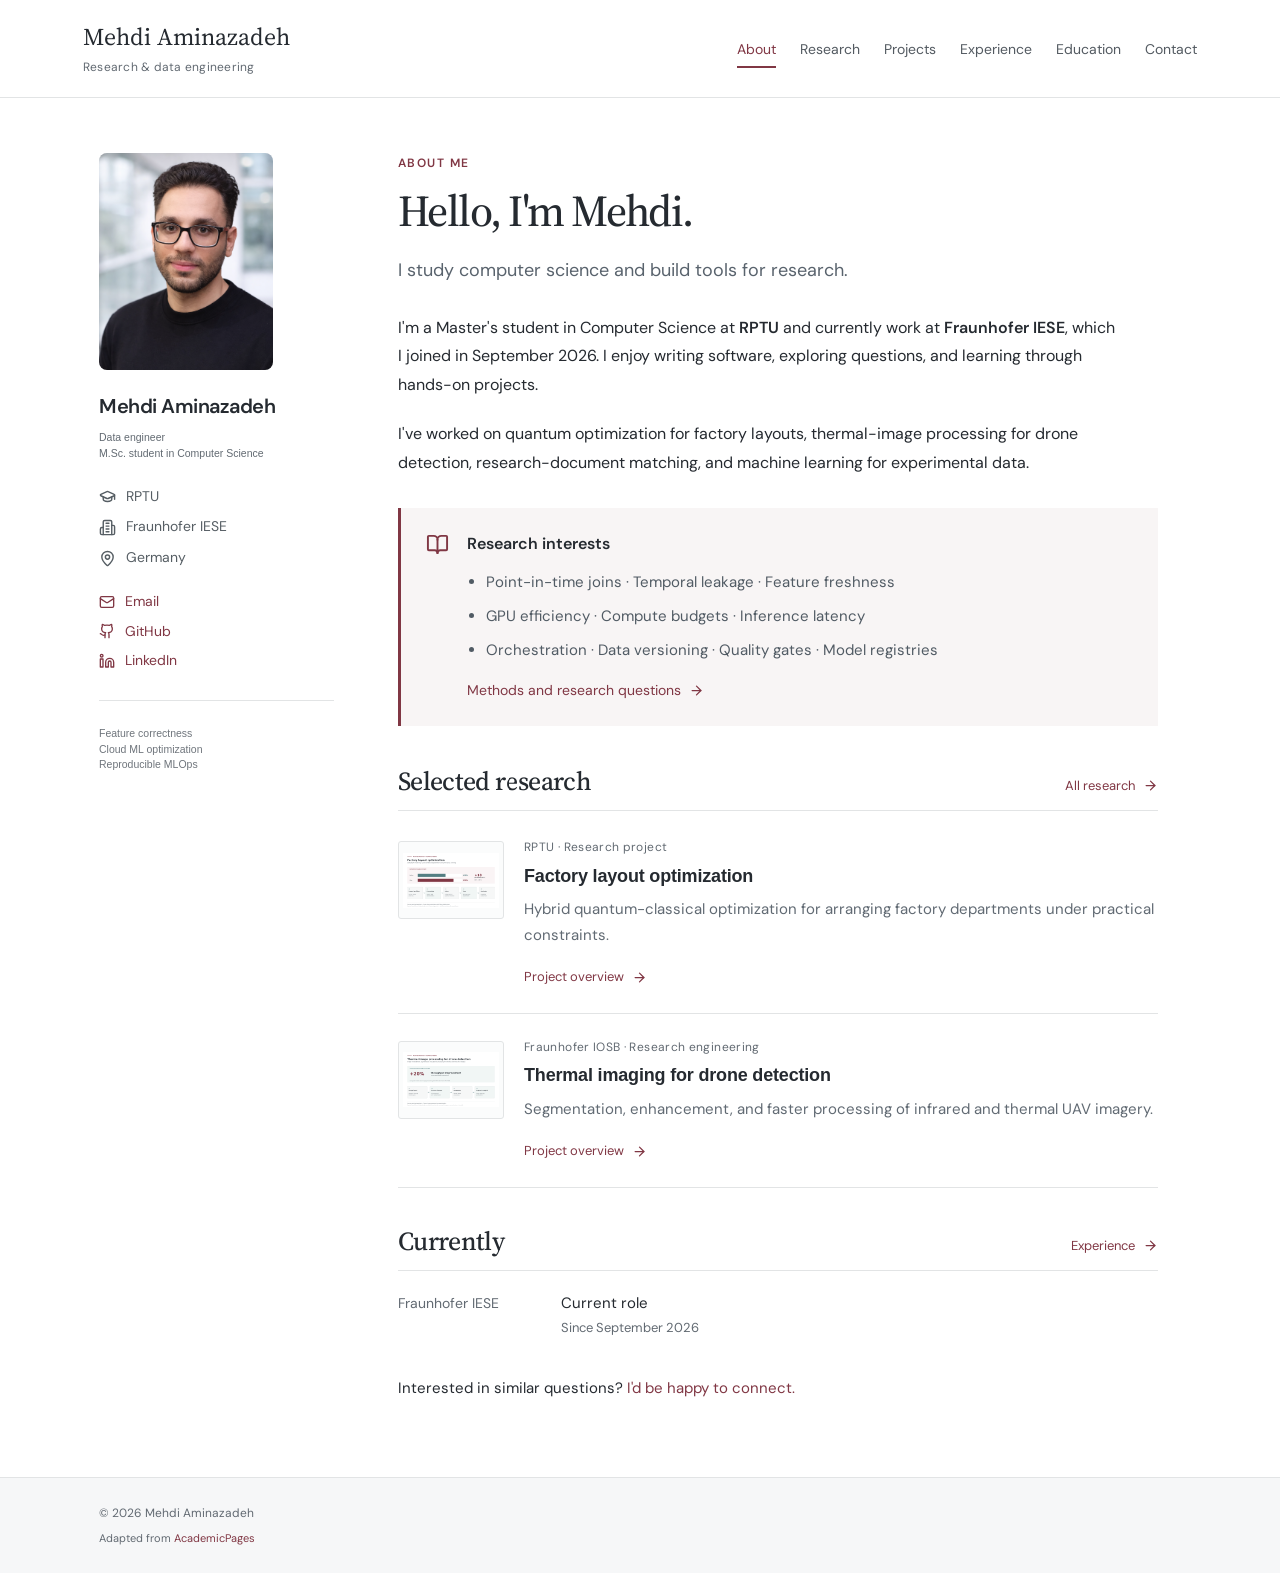
==== commit 7b8e5f0a: "Refresh cached assets for the new portrait" ====
--- a/index.html
+++ b/index.html
@@ -1,4 +1,4 @@
-<!doctype html>
-<html lang="en"><head><meta charset="UTF-8"><meta name="viewport" content="width=device-width,initial-scale=1"><meta name="theme-color" content="#ffffff"><meta name="description" content="Mehdi Aminazadeh — Data engineer and Computer Science Master's student at RPTU. Research, selected projects, experience, and interactive demonstrations."><title>Mehdi Aminazadeh | Research & Data Engineering</title><link rel="icon" type="image/svg+xml" href="./favicon.svg">  <script type="module" crossorigin src="./assets/index-GQKPIO55.js"></script>
-  <link rel="stylesheet" crossorigin href="./assets/index-DyO7R5cX.css">
-</head><body><div id="root"></div><noscript>Mehdi Aminazadeh — Data engineer and Computer Science Master's student at RPTU. For a text version, visit <a href="https://mehdi-amina.github.io/">my portfolio</a>.</noscript></body></html>
+<!doctype html>
+<html lang="en"><head><meta charset="UTF-8"><meta name="viewport" content="width=device-width,initial-scale=1"><meta name="theme-color" content="#ffffff"><meta name="description" content="Mehdi Aminazadeh — Data engineer and Computer Science Master's student at RPTU. Research, selected projects, experience, and interactive demonstrations."><title>Mehdi Aminazadeh | Research & Data Engineering</title><link rel="icon" type="image/svg+xml" href="./favicon.svg">  <script type="module" crossorigin src="./assets/index-GQKPIO55.js?v=portrait-20260913"></script>
+  <link rel="stylesheet" crossorigin href="./assets/index-DyO7R5cX.css?v=portrait-20260913">
+</head><body><div id="root"></div><noscript>Mehdi Aminazadeh — Data engineer and Computer Science Master's student at RPTU. For a text version, visit <a href="https://mehdi-amina.github.io/">my portfolio</a>.</noscript></body></html>
--- a/assets/index-DyO7R5cX.css
+++ b/assets/index-DyO7R5cX.css
@@ -1 +1 @@
-@charset "UTF-8";@import"https://fonts.googleapis.com/css2?family=DM+Sans:wght@400;500;600;700&family=Source+Serif+4:wght@400;500;600&display=swap";:root{--global-base-color: #2f7f93;--global-bg-color: #fff;--global-footer-bg-color: #f2f3f3;--global-border-color: rgb(241.7, 242.5, 243.1);--global-dark-border-color: #bdc1c4;--global-code-background-color: #fafafa;--global-code-text-color: rgb(48.8, 52, 54.4);--global-fig-caption-color: mix(#fff, rgb(73.2, 78, 81.6), 25%);--global-link-color: #52adc8;--global-link-color-hover: mix(#000, #2f7f93, 25%);--global-link-color-visited: mix(#fff, #2f7f93, 25%);--global-masthead-link-color: rgb(73.2, 78, 81.6);--global-masthead-link-color-hover: mix(#000, #7a8288, 25%);--global-text-color: rgb(73.2, 78, 81.6);--global-text-color-light: rgb(188.5, 192.5, 195.5);--global-thead-color: rgb(241.7, 242.5, 243.1)}html[data-theme=dark]{--global-base-color: #0ea1c5;--global-bg-color: #474747;--global-footer-bg-color: #474747;--global-border-color: rgb(188.5, 192.5, 195.5);--global-dark-border-color: rgb(218.2, 218.2, 218.2);--global-code-background-color: #fafafa;--global-code-text-color: rgb(48.8, 52, 54.4);--global-fig-caption-color: rgb(188.5, 192.5, 195.5);--global-link-color: #0ea1c5;--global-link-color-hover: rgb(10.5, 120.75, 147.75);--global-link-color-visited: rgb(74.25, 184.5, 211.5);--global-masthead-link-color: #ffffff;--global-masthead-link-color-hover: #0ea1c5;--global-text-color: #ffffff;--global-text-color-light: #f3f3f3;--global-thead-color: rgb(236.6, 236.6, 236.6)}a:focus{outline:thin dotted #f89406;outline:5px auto #f89406;outline-offset:-2px}*,*:before,*:after{-moz-box-sizing:border-box;-webkit-box-sizing:border-box;box-sizing:border-box}html{box-sizing:border-box;background-color:var(--global-bg-color);font-size:16px}@media(min-width:48em){html{font-size:18px}}html{-webkit-text-size-adjust:100%;-ms-text-size-adjust:100%}body{margin:0}::-moz-selection{color:#fff;background:#000}::selection{color:#fff;background:#000}article,aside,details,figcaption,figure,footer,header,hgroup,main,nav,section{display:block}audio,canvas,video{display:inline-block;*display: inline;*zoom: 1}audio:not([controls]){display:none}a{color:var(--global-link-color)}sub,sup{position:relative;font-size:75%;line-height:0;vertical-align:baseline}sup{top:-.5em}sub{bottom:-.25em}img{max-width:100%;width:auto\	;height:auto;vertical-align:middle;border:0;-ms-interpolation-mode:bicubic}#map_canvas img,.google-maps img{max-width:none}button,input,select,textarea{margin:0;font-size:100%;vertical-align:middle}button,input{*overflow: visible;line-height:normal}button::-moz-focus-inner,input::-moz-focus-inner{padding:0;border:0}button,html input[type=button],input[type=reset],input[type=submit]{-webkit-appearance:button;cursor:pointer}label,select,button,input[type=button],input[type=reset],input[type=submit],input[type=radio],input[type=checkbox]{cursor:pointer}input[type=search]{box-sizing:content-box;-webkit-appearance:textfield}input[type=search]::-webkit-search-decoration,input[type=search]::-webkit-search-cancel-button{-webkit-appearance:none}textarea{overflow:auto;vertical-align:top}html{position:relative;min-height:100%;scroll-behavior:smooth}body{color:var(--global-text-color);background-color:var(--global-bg-color);margin:0;padding:70px 0 9em;font-family:-apple-system,".SFNSText-Regular",San Francisco,Roboto,Segoe UI,Helvetica Neue,Lucida Grande,Arial,sans-serif;line-height:1.5}body.overflow--hidden{overflow:hidden}h1,h2,h3,h4,h5,h6{margin:2em 0 .5em;line-height:1.2;font-family:-apple-system,".SFNSText-Regular",San Francisco,Roboto,Segoe UI,Helvetica Neue,Lucida Grande,Arial,sans-serif;font-weight:700}h1{margin-top:0;font-size:1.563em}h2{font-size:1.25em}h3{font-size:1em}h4,h5,h6,small,.small{font-size:.75em}p{margin-bottom:1.3em}u,ins{text-decoration:none;border-bottom:1px solid var(--global-text-color)}u a,ins a,del a{color:inherit}p,pre,blockquote,ul,ol,dl,figure,table,fieldset{orphans:3;widows:3}abbr[title],abbr[data-original-title]{text-decoration:none;cursor:help;border-bottom:1px dotted var(--global-text-color)}blockquote{margin:2em 1em 2em 0;padding-left:1em;padding-right:1em;font-style:italic;border-left:.25em solid var(--global-border-color)}blockquote cite{font-style:italic}blockquote cite:before{content:"—";padding-right:5px}a:hover,a:active{outline:0}tt,code,kbd,samp,pre{font-family:Monaco,Consolas,Lucida Console,monospace}pre{overflow-x:auto}a>code,figcaption>code,li>code,p>code,td>code{color:var(--global-code-text-color);padding-top:.1rem;padding-bottom:.1rem;font-size:.75em;background:var(--global-code-background-color);border:1px solid var(--global-thead-color);border-radius:4px;box-shadow:0 1px 1px #00000020}a>code:before,a>code:after,figcaption>code:before,figcaption>code:after,li>code:before,li>code:after,p>code:before,p>code:after,td>code:before,td>code:after{letter-spacing:-.2em;content:" "}a>code{color:inherit}pre>code{color:var(--global-code-text-color)}hr{display:block;margin:1em 0;border:0;border-top:1px solid var(--global-border-color)}ul li,ol li{margin-bottom:.5em}li ul,li ol{margin-top:.5em}figure{display:-webkit-box;display:flex;-webkit-box-pack:justify;justify-content:space-between;-webkit-box-align:start;align-items:flex-start;flex-wrap:wrap;margin:2em 0}figure img,figure iframe,figure .fluid-width-video-wrapper{margin-bottom:1em}figure img{width:100%;border-radius:4px;-webkit-transition:all .2s ease-in-out;transition:all .2s ease-in-out}figure>a{display:block}@media(min-width:37.5em){figure.half>a,figure.half>img{width:calc(50% - .5em)}}figure.half figcaption{width:100%}@media(min-width:37.5em){figure.third>a,figure.third>img{width:calc(33.3333% - .5em)}}figure.third figcaption{width:100%}figcaption{margin-bottom:.5em;color:var(--global-fig-caption-color);font-family:Georgia,Times,serif;font-size:.75em}figcaption a{color:inherit;text-decoration:none;border-bottom:1px solid var(--global-border-color);-webkit-transition:all .2s ease-in-out;transition:all .2s ease-in-out}figcaption a:hover{color:#000;border-bottom-color:#000}svg:not(:root){overflow:hidden}nav ul{margin:0;padding:0}nav li{list-style:none}nav a{text-decoration:none}nav ul li,nav ol li{margin-bottom:0}nav li ul,nav li ol{margin-top:0}@-webkit-keyframes intro{0%{opacity:0}to{opacity:1}}@keyframes intro{0%{opacity:0}to{opacity:1}}b,i,strong,em,blockquote,p,q,span,figure,img,h1,h2,header,input,a,tr,td,form button,input[type=submit],.btn,#goog-wm-sb,.highlight,.archive__item-teaser{-webkit-transition:all .2s ease-in-out;transition:all .2s ease-in-out}@media print{.masthead,.toc,.page__share,.page__related,.ads,.page__footer{display:none}}.hidden{display:none;visibility:hidden}.load{display:none}.transparent{opacity:0}.visually-hidden,.screen-reader-text,.screen-reader-text span,.screen-reader-shortcut{position:absolute!important;clip:rect(1px,1px,1px,1px);height:1px!important;width:1px!important;border:0!important;overflow:hidden}body:hover .visually-hidden a,body:hover .visually-hidden input,body:hover .visually-hidden button{display:none!important}.screen-reader-text:focus,.screen-reader-shortcut:focus{clip:auto!important;height:auto!important;width:auto!important;display:block;font-size:1em;font-weight:700;padding:15px 23px 14px;background:var(--global-text-color);z-index:100000;text-decoration:none;box-shadow:0 0 2px 2px #0009}.skip-link{position:fixed;z-index:20;margin:0;font-family:-apple-system,".SFNSText-Regular",San Francisco,Roboto,Segoe UI,Helvetica Neue,Lucida Grande,Arial,sans-serif;white-space:nowrap}.skip-link li{height:0;width:0;list-style:none}.text-left{text-align:left}.text-center{text-align:center}.text-right{text-align:right}.text-justify{text-align:justify}.text-nowrap{white-space:nowrap}.cf{clear:both}.wrapper:after{content:" ";display:block;clear:both}.wrapper{max-width:925px;margin-left:auto;margin-right:auto}.wordwrap{white-space:pre-wrap;white-space:-moz-pre-wrap;white-space:-pre-wrap;white-space:-o-pre-wrap;word-wrap:break-word}.align-left{display:block;margin-left:auto;margin-right:auto}@media(min-width:37.5em){.align-left{float:left;margin-right:1em}}.align-right{display:block;margin-left:auto;margin-right:auto}@media(min-width:37.5em){.align-right{float:right;margin-left:1em}}.align-center{display:block;margin-left:auto;margin-right:auto}@media(min-width:57.8125em){.full{margin-right:-19.4915254237%!important}}.icon{display:inline-block;fill:currentColor;width:1em;height:1.1em;line-height:1;position:relative;top:-.1em;vertical-align:middle}.icon-pad-right{padding-right:.5em;margin-right:.5em}.social-icons .fa{color:#000}.social-icons .fa-bluesky,.social-icons .fa-bluesky-square{color:#1184fe}.social-icons .fa-behance,.social-icons .fa-behance-square{color:#1769ff}.social-icons .fa-dribbble{color:#ea4c89}.social-icons .fa-facebook,.social-icons .fa-facebook-square{color:#3b5998}.social-icons .fa-flickr{color:#ff0084}.social-icons .fa-foursquare{color:#0072b1}.social-icons .fa-google-plus,.social-icons .fa-google-plus-square{color:#dd4b39}.social-icons .fa-instagram{color:#517fa4}.social-icons .fa-kaggle,.social-icons .fa-kaggle-square{color:#20c0ff}.social-icons .fa-lastfm,.social-icons .fa-lastfm-square{color:#d51007}.social-icons .fa-linkedin,.social-icons .fa-linkedin-square{color:#007bb6}.social-icons .fa-mastodon,.social-icons .fa-mastodon-square{color:#6364ff}.social-icons .ai-orcid,.social-icons .ai-orcid-square{color:#a6ce39}.social-icons .fa-pinterest,.social-icons .fa-pinterest-p,.social-icons .fa-pinterest-square{color:#cb2027}.social-icons .fa-rss,.social-icons .fa-rss-square{color:#fa9b39}.social-icons .fa-soundcloud{color:#f30}.social-icons .fa-stack-exchange,.social-icons .fa-stack-overflow{color:#fe7a15}.social-icons .fa-tumblr,.social-icons .fa-tumblr-square{color:#32506d}.social-icons .fa-twitter,.social-icons .fa-twitter-square{color:#55acee}.social-icons .fa-vimeo,.social-icons .fa-vimeo-square{color:#1ab7ea}.social-icons .fa-vine{color:#00bf8f}.social-icons .fa-youtube,.social-icons .fa-youtube-square,.social-icons .fa-youtube-play{color:#b00}.social-icons .fa-xing,.social-icons .fa-xing-square{color:#006567}.navicon{position:relative;display:inline-block;vertical-align:middle;width:28px;height:4px;background:var(--global-masthead-link-color);margin:auto;-webkit-transition:.3s;transition:.3s}.navicon:before,.navicon:after{content:"";position:absolute;left:0;width:28px;height:4px;background:var(--global-masthead-link-color);-webkit-transition:.3s;transition:.3s}.navicon:before{top:-8px}.navicon:after{bottom:-8px}.close .navicon{background:transparent}.close .navicon:before,.close .navicon:after{-webkit-transform-origin:50% 50%;-ms-transform-origin:50% 50%;transform-origin:50% 50%;top:0;width:28px}.close .navicon:before{-webkit-transform:rotate3d(0,0,1,45deg);transform:rotate3d(0,0,1,45deg)}.close .navicon:after{-webkit-transform:rotate3d(0,0,1,-45deg);transform:rotate3d(0,0,1,-45deg)}@media(min-width:57.8125em){.sticky{clear:both}.sticky:after{clear:both;content:"";display:table}.sticky{position:-webkit-sticky;position:sticky;top:2em}.sticky>*{display:block}}.well{min-height:20px;padding:19px;margin-bottom:20px;background-color:#f5f5f5;border:1px solid #e3e3e3;border-radius:4px;box-shadow:inset 0 1px 1px #0000000d}.show-modal{overflow:hidden;position:relative}.show-modal:before{position:absolute;content:"";top:0;left:0;width:100%;height:100%;z-index:999;background-color:#ffffffd9}.show-modal .modal{display:block}.modal{display:none;position:fixed;width:300px;top:50%;left:50%;margin-left:-150px;margin-top:-150px;min-height:0;z-index:9999;background:var(--global-text-color);border:1px solid var(--global-border-color);border-radius:4px;box-shadow:0 1px 1px #00000020}.modal__title{margin:0;padding:.5em 1em}.modal__supporting-text{padding:0 1em .5em}.modal__actions{padding:.5em 1em;border-top:1px solid var(--global-border-color)}.footnote{color:var(--global-text-color-light);text-decoration:none}.footnotes{color:var(--global-text-color-light)}.footnotes ol,.footnotes li,.footnotes p{margin-bottom:0;font-size:.75em}a.reversefootnote{color:var(--global-text-color-light);text-decoration:none}a.reversefootnote:hover{text-decoration:underline}.required{color:#ee5f5b;font-weight:700}table{margin-bottom:1em;width:100%;font-family:-apple-system,".SFNSText-Regular",San Francisco,Roboto,Segoe UI,Helvetica Neue,Lucida Grande,Arial,sans-serif;font-size:.75em;border-collapse:collapse;border:1px solid var(--global-border-color)}table+table{margin-top:1em}thead{background-color:var(--global-border-color);border-bottom:1px solid var(--global-border-color)}th{padding:.5em;font-weight:700;text-align:left;border-right:1px solid var(--global-border-color)}td{padding:.5em;border-bottom:1px solid var(--global-border-color);border-right:1px solid var(--global-border-color)}tr,td,th{vertical-align:middle}.btn,#goog-wm-sb{display:inline-block;margin-bottom:.25em;padding:.5em 1em;color:#fff!important;font-family:-apple-system,".SFNSText-Regular",San Francisco,Roboto,Segoe UI,Helvetica Neue,Lucida Grande,Arial,sans-serif;font-size:.75em;font-weight:700;text-align:center;text-decoration:none;background-color:var(--global-base-color);border:0!important;border-radius:4px;cursor:pointer}.btn:hover,#goog-wm-sb:hover{background-color:#333}.btn .icon,#goog-wm-sb .icon{margin-right:.5em}.btn .icon+.hidden,#goog-wm-sb .icon+.hidden{margin-left:-.5em}.btn--block{display:block;width:100%}.btn--block+.btn--block{margin-top:.25em}.btn--inverse{color:var(--global-text-color-light)!important;border:1px solid var(--global-border-color)!important;background-color:var(--global-bg-color)}.btn--inverse:hover{color:#fff!important;border-color:var(--global-text-color-light)}.btn--light-outline{border:1px solid #fff!important;background-color:transparent}.btn--info{background-color:#2f7f93}.btn--info:hover{background-color:#266676}.btn--warning{background-color:#f89406}.btn--warning:hover{background-color:#c67605}.btn--success{background-color:#62c462}.btn--success:hover{background-color:#4e9d4e}.btn--danger{background-color:#ee5f5b}.btn--danger:hover{background-color:#be4c49}.btn--disabled{pointer-events:none;cursor:not-allowed;filter:alpha(opacity=65);box-shadow:none;opacity:.65}.btn--bluesky{background-color:#1184fe}.btn--bluesky:hover{background-color:#0e6acb}.btn--facebook{background-color:#3b5998}.btn--facebook:hover{background-color:#2f477a}.btn--google-plus{background-color:#dd4b39}.btn--google-plus:hover{background-color:#b13c2e}.btn--linkedin{background-color:#007bb6}.btn--linkedin:hover{background-color:#006292}.btn--mastodon{background-color:#6364ff}.btn--mastodon:hover{background-color:#4f50cc}.btn--twitter{background-color:#55acee}.btn--twitter:hover{background-color:#448abe}.btn--x-large{font-size:1.25em}.btn--large{font-size:1em}.btn--small{font-size:.6875em}.notice{margin:2em 0!important;padding:1em;font-family:-apple-system,".SFNSText-Regular",San Francisco,Roboto,Segoe UI,Helvetica Neue,Lucida Grande,Arial,sans-serif;font-size:.75em!important;text-indent:initial;background-color:#f2f3f3;border-radius:4px;box-shadow:0 1px 1px #7a828840;color:var(--global-code-text-color)}.notice h4{margin-top:0!important;margin-bottom:.75em}.page__content .notice h4{margin-bottom:0;font-size:1em}.notice p:last-child{margin-bottom:0!important}.notice h4+p{margin-top:0;padding-top:0}.notice a{color:#7a8288}.notice a:hover{color:#494e52}.notice code{background-color:#f8f9f9}.notice ul:last-child{margin-bottom:0}.notice--primary{margin:2em 0!important;padding:1em;font-family:-apple-system,".SFNSText-Regular",San Francisco,Roboto,Segoe UI,Helvetica Neue,Lucida Grande,Arial,sans-serif;font-size:.75em!important;text-indent:initial;background-color:#f2f3f3;border-radius:4px;box-shadow:0 1px 1px #7a828840;color:var(--global-code-text-color)}.notice--primary h4{margin-top:0!important;margin-bottom:.75em}.page__content .notice--primary h4{margin-bottom:0;font-size:1em}.notice--primary p:last-child{margin-bottom:0!important}.notice--primary h4+p{margin-top:0;padding-top:0}.notice--primary a{color:#7a8288}.notice--primary a:hover{color:#494e52}.notice--primary code{background-color:#f8f9f9}.notice--primary ul:last-child{margin-bottom:0}.notice--info{margin:2em 0!important;padding:1em;font-family:-apple-system,".SFNSText-Regular",San Francisco,Roboto,Segoe UI,Helvetica Neue,Lucida Grande,Arial,sans-serif;font-size:.75em!important;text-indent:initial;background-color:#eaf2f4;border-radius:4px;box-shadow:0 1px 1px #2f7f9340;color:var(--global-code-text-color)}.notice--info h4{margin-top:0!important;margin-bottom:.75em}.page__content .notice--info h4{margin-bottom:0;font-size:1em}.notice--info p:last-child{margin-bottom:0!important}.notice--info h4+p{margin-top:0;padding-top:0}.notice--info a{color:#2f7f93}.notice--info a:hover{color:#1c4c58}.notice--info code{background-color:#f5f9fa}.notice--info ul:last-child{margin-bottom:0}.notice--warning{margin:2em 0!important;padding:1em;font-family:-apple-system,".SFNSText-Regular",San Francisco,Roboto,Segoe UI,Helvetica Neue,Lucida Grande,Arial,sans-serif;font-size:.75em!important;text-indent:initial;background-color:#fef4e6;border-radius:4px;box-shadow:0 1px 1px #f8940640;color:var(--global-code-text-color)}.notice--warning h4{margin-top:0!important;margin-bottom:.75em}.page__content .notice--warning h4{margin-bottom:0;font-size:1em}.notice--warning p:last-child{margin-bottom:0!important}.notice--warning h4+p{margin-top:0;padding-top:0}.notice--warning a{color:#f89406}.notice--warning a:hover{color:#955904}.notice--warning code{background-color:#fffaf3}.notice--warning ul:last-child{margin-bottom:0}.notice--success{margin:2em 0!important;padding:1em;font-family:-apple-system,".SFNSText-Regular",San Francisco,Roboto,Segoe UI,Helvetica Neue,Lucida Grande,Arial,sans-serif;font-size:.75em!important;text-indent:initial;background-color:#eff9ef;border-radius:4px;box-shadow:0 1px 1px #62c46240;color:var(--global-code-text-color)}.notice--success h4{margin-top:0!important;margin-bottom:.75em}.page__content .notice--success h4{margin-bottom:0;font-size:1em}.notice--success p:last-child{margin-bottom:0!important}.notice--success h4+p{margin-top:0;padding-top:0}.notice--success a{color:#62c462}.notice--success a:hover{color:#3b763b}.notice--success code{background-color:#f7fcf7}.notice--success ul:last-child{margin-bottom:0}.notice--danger{margin:2em 0!important;padding:1em;font-family:-apple-system,".SFNSText-Regular",San Francisco,Roboto,Segoe UI,Helvetica Neue,Lucida Grande,Arial,sans-serif;font-size:.75em!important;text-indent:initial;background-color:#fdefef;border-radius:4px;box-shadow:0 1px 1px #ee5f5b40;color:var(--global-code-text-color)}.notice--danger h4{margin-top:0!important;margin-bottom:.75em}.page__content .notice--danger h4{margin-bottom:0;font-size:1em}.notice--danger p:last-child{margin-bottom:0!important}.notice--danger h4+p{margin-top:0;padding-top:0}.notice--danger a{color:#ee5f5b}.notice--danger a:hover{color:#8f3937}.notice--danger code{background-color:#fef7f7}.notice--danger ul:last-child{margin-bottom:0}.masthead{position:fixed;background:var(--global-bg-color);height:fit-content;top:0;width:100%;-webkit-animation:intro .3s both;animation:intro .3s both;-webkit-animation-delay:.15s;animation-delay:.15s;z-index:20}.masthead:after{content:"";position:absolute;bottom:0;height:1px;background:var(--global-border-color);width:100%}.masthead__inner-wrap:after{content:" ";display:block;clear:both}.masthead__inner-wrap{max-width:925px;margin-left:auto;margin-right:auto;clear:both}.masthead__inner-wrap:after{clear:both;content:"";display:table}.masthead__inner-wrap{padding:.5em 1em;font-family:-apple-system,".SFNSText-Regular",San Francisco,Roboto,Segoe UI,Helvetica Neue,Lucida Grande,Arial,sans-serif}@media(min-width:80em){.masthead__inner-wrap{max-width:1280px}}.masthead__inner-wrap nav{z-index:10}.masthead__inner-wrap a{text-decoration:none}.masthead__menu ul{margin:0;padding:0;clear:both;list-style-type:none}.masthead__menu-item{background-color:var(--global-bg-color);display:block;list-style-type:none;white-space:nowrap}.masthead__menu-item--lg{padding-right:2em;font-weight:700}.masthead__menu-item.selected a{color:var(--global-text-color);font-weight:700;border-bottom:2px solid var(--global-text-color);pointer-events:none;cursor:default}.masthead__menu-item.selected a:hover{color:var(--global-text-color);border-bottom:2px solid var(--global-text-color)}.breadcrumbs:after{content:" ";display:block;clear:both}.breadcrumbs{max-width:925px;margin-left:auto;margin-right:auto;clear:both}.breadcrumbs:after{clear:both;content:"";display:table}.breadcrumbs{margin-top:0;margin-bottom:0;padding-left:2em;padding-right:2em;font-family:-apple-system,".SFNSText-Regular",San Francisco,Roboto,Segoe UI,Helvetica Neue,Lucida Grande,Arial,sans-serif;-webkit-animation:intro .3s both;animation:intro .3s both;-webkit-animation-delay:.3s;animation-delay:.3s}@media(min-width:57.8125em){.breadcrumbs{padding-left:1em;padding-right:1em}}@media(min-width:80em){.breadcrumbs{max-width:1280px}}.breadcrumbs ol{padding:0;list-style:none;font-size:.75em}@media(min-width:57.8125em){.breadcrumbs ol{width:83.0508474576%;float:right;margin-right:0}}@media(min-width:80em){.breadcrumbs ol{padding-left:4.2372881356%}}.breadcrumbs li{display:inline}.breadcrumbs .current{font-weight:700}.pagination{width:100%;float:left;margin-left:0;margin-right:0;clear:both}.pagination:after{clear:both;content:"";display:table}.pagination{margin-top:1em;padding-top:1em}.pagination ul{margin:0;padding:0;list-style-type:none;font-family:-apple-system,".SFNSText-Regular",San Francisco,Roboto,Segoe UI,Helvetica Neue,Lucida Grande,Arial,sans-serif}.pagination li{display:block;float:left;margin-left:-1px}.pagination li a{margin-bottom:.25em;padding:.5em 1em;font-family:-apple-system,".SFNSText-Regular",San Francisco,Roboto,Segoe UI,Helvetica Neue,Lucida Grande,Arial,sans-serif;font-size:14px;font-weight:700;line-height:1.5;text-align:center;text-decoration:none;color:var(--global-text-color-light);border:1px solid var(--global-border-color);border-radius:0}.pagination li a:hover{color:var(--global-link-color-hover)}.pagination li a.current{color:#fff;background:var(--global-base-color)}.pagination li a.disabled{color:var(--global-text-color-light);pointer-events:none;cursor:not-allowed}.pagination li:first-child{margin-left:0}.pagination li:first-child a{border-top-left-radius:4px;border-bottom-left-radius:4px}.pagination li:last-child a{border-top-right-radius:4px;border-bottom-right-radius:4px}.pagination--pager{display:block;padding:1em 2em;float:left;width:50%;font-family:-apple-system,".SFNSText-Regular",San Francisco,Roboto,Segoe UI,Helvetica Neue,Lucida Grande,Arial,sans-serif;font-size:1em;font-weight:700;text-align:center;text-decoration:none;color:var(--global-text-color-light);border:1px solid var(--global-border-color);border-radius:4px}.pagination--pager:hover{color:var(--global-link-color-hover)}.pagination--pager:first-child{border-top-right-radius:0;border-bottom-right-radius:0}.pagination--pager:last-child{margin-left:-1px;border-top-left-radius:0;border-bottom-left-radius:0}.pagination--pager.disabled{color:var(--global-text-color-light);pointer-events:none;cursor:not-allowed}.page__content+.pagination,.page__meta+.pagination,.comment__date+.pagination,.page__share+.pagination,.page__comments+.pagination{margin-top:2em;padding-top:2em;border-top:1px solid var(--global-border-color)}.greedy-nav{position:relative;min-width:250px;background:var(--global-bg-color)}.greedy-nav a{display:block;margin:0 1rem;padding:.5rem 0;color:var(--global-masthead-link-color);text-decoration:none}.greedy-nav a:hover{color:var(--global-masthead-link-color-hover)}.greedy-nav button{position:absolute;height:2.5rem;right:0;padding:0 .5rem;border:0;outline:none;background-color:var(--global-bg-color);color:var(--global-text-color);cursor:pointer;z-index:100}.greedy-nav .visible-links{display:table}.greedy-nav .visible-links li{display:table-cell;vertical-align:middle}.greedy-nav .visible-links li:first-child{font-weight:700;text-wrap:wrap}.greedy-nav .visible-links li:first-child a{margin-left:0}.greedy-nav .visible-links li:last-child a{margin-right:0}.greedy-nav .visible-links #theme-toggle a{width:25px;display:flex;justify-content:center;cursor:pointer}.greedy-nav .visible-links a{position:relative}.greedy-nav .visible-links a:before{content:"";position:absolute;left:0;bottom:0;height:4px;background:var(--global-border-color);width:100%;-webkit-transition:all .2s ease-in-out;transition:all .2s ease-in-out;-webkit-transform:scaleX(0);-ms-transform:scaleX(0);transform:scaleX(0)}.greedy-nav .visible-links a:hover:before{-webkit-transform:scaleX(1);-ms-transform:scaleX(1);transform:scaleX(1)}.greedy-nav .hidden-links{position:absolute;top:100%;right:0;margin-top:15px;padding:5px;border:1px solid var(--global-border-color);border-radius:4px;background:var(--global-bg-color);box-shadow:0 0 10px #00000040}.greedy-nav .hidden-links a{margin:0;padding:10px 20px;font-size:1em}.greedy-nav .hidden-links a:hover{color:var(--global-masthead-link-color-hover);background:var(--global-border-color)}.greedy-nav .hidden-links:before{content:"";position:absolute;top:-11px;right:10px;width:0;border-style:solid;border-width:0 10px 10px;border-color:var(--global-border-color) transparent;display:block;z-index:0}.greedy-nav .hidden-links:after{content:"";position:absolute;top:-10px;right:10px;width:0;border-style:solid;border-width:0 10px 10px;border-color:var(--global-bg-color) transparent;display:block;z-index:1}.greedy-nav .hidden-links li{display:block;border-bottom:1px solid var(--global-border-color)}.greedy-nav .hidden-links li:last-child{border-bottom:none}.nav__list{font-size:1.25rem}.nav__list ul{margin-bottom:1em}.nav__list a{display:block;padding:.125em 0;color:inherit}.nav__list a:hover{text-decoration:underline}.nav__list .active{margin-left:-.5em;padding-left:.5em;padding-right:.5em;color:#fff;font-weight:700;background:var(--global-base-color);border-radius:4px}.nav__list .active:hover{color:#fff}.nav__title{margin:0;padding:.5rem 1rem;font-family:-apple-system,".SFNSText-Regular",San Francisco,Roboto,Segoe UI,Helvetica Neue,Lucida Grande,Arial,sans-serif;font-size:1em;font-weight:700}.nav__sub-title{display:block;margin:.5rem 0;padding:.5rem 0;font-family:-apple-system,".SFNSText-Regular",San Francisco,Roboto,Segoe UI,Helvetica Neue,Lucida Grande,Arial,sans-serif;font-size:.75em;font-weight:700;text-transform:uppercase;border-bottom:1px solid var(--global-border-color)}.toc{font-family:-apple-system,".SFNSText-Regular",San Francisco,Roboto,Segoe UI,Helvetica Neue,Lucida Grande,Arial,sans-serif;color:var(--global-text-color-light);text-transform:uppercase;letter-spacing:1px;background-color:#fff;border:1px solid var(--global-border-color);border-radius:4px;box-shadow:0 1px 1px #00000020}.toc .nav__title{color:#fff;font-size:.75em;background:var(--global-base-color);border-top-left-radius:4px;border-top-right-radius:4px}.toc__menu{margin:0;padding:0;width:100%;list-style:none;font-size:.8rem}.toc__menu a{display:block;padding:.5rem 1rem;color:var(--global-code-text-color);font-size:.6875em;font-weight:700;line-height:1.5;border-bottom:1px solid var(--global-border-color);text-decoration-line:none!important}.toc__menu a:hover{color:#000;background:var(--global-link-color-hover)}.toc__menu>li:last-child a{border-bottom:none}.toc__menu li ul>li a{padding-left:2rem;font-weight:400}.toc__menu li>ul li{display:none}@media(min-width:48em){.toc__menu li>ul li{display:block}}.page__footer{clear:both}.page__footer:after{clear:both;content:"";display:table}.page__footer{background-color:var(--global-footer-bg-color);color:var(--global-text-color-light);float:left;margin-left:0;margin-right:0;margin-top:3em;width:100%;clear:both;height:auto;position:fixed;bottom:0;-webkit-animation:intro .3s both;animation:intro .3s both;-webkit-animation-delay:.45s;animation-delay:.45s;border-top:1px solid var(--global-dark-border-color)}.page__footer footer{clear:both}.page__footer footer:after{clear:both;content:"";display:table}.page__footer footer{margin-left:auto;margin-right:auto;margin-top:1em;max-width:100%;padding:0 1em 1em}@media(min-width:80em){.page__footer footer{max-width:1280px}}.page__footer a{color:inherit;text-decoration:none}.page__footer a:hover{text-decoration:underline}.page__footer .fas,.page__footer .fab,.page__footer .far,.page__footer .fal{color:var(--global-text-color-light)}@media screen and (max-width:768px){.page__footer{position:relative;bottom:auto}}.page__footer-copyright{font-family:-apple-system,".SFNSText-Regular",San Francisco,Roboto,Segoe UI,Helvetica Neue,Lucida Grande,Arial,sans-serif;font-size:.6875em}.page__footer-follow ul{margin:0;padding:0;list-style-type:none}.page__footer-follow li{display:inline-block;padding-top:5px;padding-bottom:5px;font-family:-apple-system,".SFNSText-Regular",San Francisco,Roboto,Segoe UI,Helvetica Neue,Lucida Grande,Arial,sans-serif;font-size:.75em;text-transform:uppercase}.page__footer-follow li+li:before{content:"";padding-right:5px}.page__footer-follow a{padding-right:10px;font-weight:700}.page__footer-follow .social-icons a{white-space:nowrap}form{margin:0 0 5px}form fieldset{margin-bottom:5px;padding:0;border-width:0}form legend{display:block;width:100%;margin-bottom:10px;*margin-left: -7px;padding:0;color:var(--global-text-color);border:0;border-bottom:1px solid #cccccc;white-space:normal}form p{margin-bottom:5px/2}form ul{list-style-type:none;margin:0 0 5px;padding:0}form br{display:none}label,input,button,select,textarea{vertical-align:baseline;*vertical-align: middle}input,button,select,textarea{box-sizing:border-box;font-family:-apple-system,".SFNSText-Regular",San Francisco,Roboto,Segoe UI,Helvetica Neue,Lucida Grande,Arial,sans-serif}label{display:block;margin-bottom:.25em;color:var(--global-text-color);cursor:pointer}label small{font-size:.75em}label input,label textarea,label select{display:block}input,textarea,select{display:inline-block;width:100%;padding:.25em;margin-bottom:.5em;color:var(--global-text-color);background-color:#fff;border:1px solid #cccccc;border-radius:4px;box-shadow:0 1px 1px #00000020}input:hover,textarea:hover,select:hover{border-color:var(--global-base-color)}.input-mini{width:60px}.input-small{width:90px}input[type=image],input[type=checkbox],input[type=radio]{width:auto;height:auto;padding:0;margin:3px 0;*margin-top: 0;line-height:normal;cursor:pointer;border-radius:0;border:0 \	}input[type=checkbox],input[type=radio]{box-sizing:border-box;padding:0;*width: 13px;*height: 13px}input[type=image]{border:0;box-shadow:none}input[type=file]{width:auto;padding:initial;line-height:initial;border:initial;background-color:transparent;background-color:initial;box-shadow:none}input[type=button],input[type=reset],input[type=submit]{width:auto;height:auto;cursor:pointer;*overflow: visible}select,input[type=file]{*margin-top: 4px}select{width:auto;background-color:#fff}select[multiple],select[size]{height:auto}textarea{resize:vertical;height:auto;overflow:auto;vertical-align:top}input[type=hidden]{display:none}.form{position:relative}.radio,.checkbox{padding-left:18px;font-weight:400}.radio input[type=radio],.checkbox input[type=checkbox]{float:left;margin-left:-18px}.radio.inline,.checkbox.inline{display:inline-block;padding-top:5px;margin-bottom:0;vertical-align:middle}.radio.inline+.radio.inline,.checkbox.inline+.checkbox.inline{margin-left:10px}input[disabled],select[disabled],textarea[disabled],input[readonly],select[readonly],textarea[readonly]{opacity:.5;cursor:not-allowed}input:focus,textarea:focus{border-color:var(--global-border-color);outline:0;outline:thin dotted \	}input[type=file]:focus,input[type=radio]:focus,input[type=checkbox]:focus,select:focus{box-shadow:none}.help-block,.help-inline{color:#2f7f93}.help-block{display:block;margin-bottom:1em;line-height:1em}.help-inline{display:inline-block;vertical-align:middle;padding-left:5px}.form-inline input,.form-inline textarea,.form-inline select{display:inline-block;margin-bottom:0}.form-inline label{display:inline-block}.form-inline .radio,.form-inline .checkbox{padding-left:0;margin-bottom:0;vertical-align:middle}.form-inline .radio input[type=radio],.form-inline .checkbox input[type=checkbox]{float:left;margin-left:0;margin-right:3px}.form-search input,.form-search textarea,.form-search select{display:inline-block;margin-bottom:0}.form-search .search-query{padding-left:14px;padding-right:14px;margin-bottom:0;border-radius:14px}.form-search label{display:inline-block}.form-search .radio,.form-search .checkbox,.form-inline .radio{padding-left:0;margin-bottom:0;vertical-align:middle}.form-search .radio input[type=radio],.form-search .checkbox input[type=checkbox]{float:left;margin-left:0;margin-right:3px}.form--loading:before{content:""}.form--loading .form__spinner{display:block}.form:before{position:absolute;top:0;left:0;width:100%;height:100%;background-color:#ffffffb3;z-index:10}.form__spinner{display:none;position:absolute;top:50%;left:50%;z-index:11}#goog-fixurl ul{list-style:none;margin-left:0;padding-left:0}#goog-fixurl ul li{list-style-type:none}#goog-wm-qt{width:auto;margin-right:10px;margin-bottom:20px;padding:8px 20px;display:inline-block;font-size:.75em;background-color:#fff;color:#000;border-width:2px!important;border-style:solid!important;border-color:gray;border-radius:4px}#main:after{content:" ";display:block;clear:both}#main{max-width:925px;margin-left:auto;margin-right:auto;clear:both}#main:after{clear:both;content:"";display:table}#main{margin-top:2em;padding-left:1em;padding-right:1em;animation:intro .3s both;animation-delay:.35s}@media(min-width:80em){#main{max-width:1280px}}@media(min-width:57.8125em){.page{width:83.0508474576%;float:right;margin-right:0;padding-left:4.2372881356%;padding-right:16.9491525424%}}.page .page__inner-wrap,.page .page__inner-wrap .page__content,.page .page__inner-wrap .page__meta,.page .page__inner-wrap .comment__date,.page .page__inner-wrap .page__share{clear:both;width:100%;float:left;margin-left:0;margin-right:0}.page__title{margin-top:0;line-height:1}.page__title+.page__meta,.page__title+.comment__date{margin-top:-.5em}.page__lead{font-family:-apple-system,".SFNSText-Regular",San Francisco,Roboto,Segoe UI,Helvetica Neue,Lucida Grande,Arial,sans-serif;font-size:1.25em}.page__content h2{padding-bottom:.5em;border-bottom:1px solid var(--global-border-color)}.page__content p,.page__content li,.page__content dl{font-size:1em}.page__content p{margin:0 0 1.3em}.page__content a,.page__content a:hover{text-decoration:underline}.page__content a:hover img{box-shadow:0 0 10px #00000040}.page__content dt{margin-top:1em;font-family:-apple-system,".SFNSText-Regular",San Francisco,Roboto,Segoe UI,Helvetica Neue,Lucida Grande,Arial,sans-serif;font-weight:700}.page__content dd{margin-left:1em;font-family:-apple-system,".SFNSText-Regular",San Francisco,Roboto,Segoe UI,Helvetica Neue,Lucida Grande,Arial,sans-serif;font-size:.75em}.page__content .small{font-size:.75em}.page__content blockquote+.small{margin-top:-1.5em;padding-left:1.25rem}.page__hero{position:relative;margin-bottom:2em;clear:both}.page__hero:after{clear:both;content:"";display:table}.page__hero{animation:intro .3s both;animation-delay:.25s}.page__hero--overlay{position:relative;margin-bottom:2em;padding:3em 0;clear:both}.page__hero--overlay:after{clear:both;content:"";display:table}.page__hero--overlay{background-size:cover;background-repeat:no-repeat;background-position:center;animation:intro .3s both;animation-delay:.25s}.page__hero--overlay a{color:#fff}.page__hero--overlay .wrapper{padding-left:1em;padding-right:1em}@media(min-width:80em){.page__hero--overlay .wrapper{max-width:1280px}}.page__hero--overlay .page__title,.page__hero--overlay .page__meta,.page__hero--overlay .comment__date,.page__hero--overlay .page__lead,.page__hero--overlay .btn,.page__hero--overlay #goog-wm-sb{color:#fff;text-shadow:1px 1px 4px rgba(0,0,0,.5)}.page__hero--overlay .page__lead{max-width:768px}.page__hero--overlay .page__title{font-size:1.953em}@media(min-width:37.5em){.page__hero--overlay .page__title{font-size:2.441em}}.page__hero-image{width:100%;height:auto;-ms-interpolation-mode:bicubic}.page__hero-caption{position:absolute;bottom:0;right:0;margin:0 auto;padding:2px 5px;color:#fff;font-family:Georgia,Times,serif;font-size:.6875em;background:#000;text-align:right;z-index:5;opacity:.5;border-radius:4px 0}@media(min-width:57.8125em){.page__hero-caption{padding:5px 10px}}.page__hero-caption a{color:#fff;text-decoration:none}.page__share{margin-top:2em;padding-top:1em;border-top:1px solid var(--global-border-color)}@media(max-width:37.5em){.page__share .btn span,.page__share #goog-wm-sb span{border:0;clip:rect(0 0 0 0);height:1px;margin:-1px;overflow:hidden;padding:0;position:absolute;width:1px}}.page__share-title{margin-bottom:10px;font-size:.75em;text-transform:uppercase}.page__meta,.comment__date{margin-top:2em;color:var(--global-text-color-light);font-family:-apple-system,".SFNSText-Regular",San Francisco,Roboto,Segoe UI,Helvetica Neue,Lucida Grande,Arial,sans-serif;font-size:.75em}.page__meta p,.comment__date p{margin:0}.page__meta a,.comment__date a{color:inherit}.page__meta-title{margin-bottom:10px;font-size:.75em;text-transform:uppercase}.page__taxonomy .sep{display:none}.page__taxonomy strong{margin-right:10px}.page__taxonomy-item{display:inline-block;margin-right:5px;margin-bottom:8px;padding:5px 10px;text-decoration:none;border:1px solid var(--global-border-color);border-radius:4px}.page__taxonomy-item:hover{text-decoration:none;color:var(--global-link-color-hover)}.page__comments{clear:both;width:100%;float:left;margin-left:0;margin-right:0}.page__comments-title{margin-top:2rem;margin-bottom:10px;padding-top:2rem;font-size:.75em;border-top:1px solid var(--global-border-color);text-transform:uppercase}.page__comments-form{padding:1em;background:var(--global-border-color);transition:all .2s ease-in-out}.page__comments-form.disabled input,.page__comments-form.disabled button,.page__comments-form.disabled textarea,.page__comments-form.disabled label{pointer-events:none;cursor:not-allowed;filter:alpha(opacity=65);box-shadow:none;opacity:.65}.comment{clear:both}.comment:after{clear:both;content:"";display:table}.comment{margin:1em 0}.comment:not(:last-child){border-bottom:1px solid var(--global-border-color)}.comment__avatar-wrapper{float:left;width:60px;height:60px}@media(min-width:57.8125em){.comment__avatar-wrapper{width:100px;height:100px}}.comment__avatar{width:40px;height:40px;border-radius:50%}@media(min-width:57.8125em){.comment__avatar{width:80px;height:80px;padding:5px;border:1px solid var(--global-border-color)}}.comment__content-wrapper{float:right;width:calc(100% - 60px)}@media(min-width:57.8125em){.comment__content-wrapper{width:calc(100% - 100px)}}.comment__author{margin:0}.comment__author a{text-decoration:none}.comment__date{margin:0}.comment__date a{text-decoration:none}.page__related{margin-top:2em;padding-top:1em;border-top:1px solid var(--global-border-color);clear:both}.page__related:after{clear:both;content:"";display:table}.page__related{float:left}@media(min-width:57.8125em){.page__related{margin-left:21.186440678%}}.page__related a{color:inherit;text-decoration:none}.page__related-title{margin-bottom:10px;font-size:.75em;text-transform:uppercase}.archive{margin-bottom:2em}@media(min-width:48em){.archive{width:100%;float:left;margin-left:0;margin-right:0}}@media(min-width:57.8125em){.archive{width:83.0508474576%;float:right;margin-right:0;padding-left:4.2372881356%}}.archive a,.archive a:hover{text-decoration:underline}.archive a:hover img{box-shadow:0 0 10px #00000040}.archive__subtitle{margin:1.414em 0 0;padding-bottom:.5em;font-size:1em;color:var(--global-text-color-light);border-bottom:1px solid var(--global-border-color)}.archive__subtitle+.list__item .archive__item-title{margin-top:.5em}.archive__item-title{margin-bottom:.25em;font-family:-apple-system,".SFNSText-Regular",San Francisco,Roboto,Segoe UI,Helvetica Neue,Lucida Grande,Arial,sans-serif}.archive__item-title a+a{opacity:.5}.page__content .archive__item-title{margin-top:1em;border-bottom:none}.archive__item-excerpt{margin-top:0;font-size:.75em}.archive__item-excerpt+p{text-indent:0}.archive__item-teaser{border-radius:4px;overflow:hidden}.archive__item-teaser img{width:100%}.archive__item:hover .archive__item-teaser{box-shadow:0 0 10px #00000040}.archive__item:hover .archive__item-title{text-decoration:underline}@media(min-width:48em){.list__item{padding-right:auto}}@media(min-width:57.8125em){.list__item{padding-right:auto}}@media(min-width:80em){.list__item{padding-right:auto}}.list__item .page__meta,.list__item .comment__date{margin:0 0 4px}.grid__item{margin-bottom:2em}.grid__item .page__meta,.grid__item .comment__date{margin:0 0 4px}.grid__item .archive__item-title{margin-top:.5em;font-size:1em}.grid__item .archive__item-excerpt{display:none}@media(min-width:37.5em){.grid__item{width:48.9795918367%;float:left}.grid__item:nth-child(odd){margin-right:-100%;clear:both;margin-left:0}.grid__item:nth-child(2n+2){margin-left:51.0204081633%;margin-right:-100%;clear:none}.grid__item .archive__item-teaser{max-height:200px}}@media(min-width:48em){.grid__item{margin-left:0;margin-right:0;width:23.4693877551%;float:left}.grid__item:nth-child(4n+1){margin-right:-100%;clear:both;margin-left:0}.grid__item:nth-child(4n+2){margin-left:25.5102040816%;margin-right:-100%;clear:none}.grid__item:nth-child(4n+3){margin-left:51.0204081633%;margin-right:-100%;clear:none}.grid__item:nth-child(4n+4){margin-left:76.5306122449%;margin-right:-100%;clear:none}.grid__item .archive__item-teaser{max-height:120px}.grid__item .archive__item-excerpt{display:block;font-size:.75em}}.feature__wrapper{clear:both}.feature__wrapper:after{clear:both;content:"";display:table}.feature__wrapper{margin-bottom:2em;border-bottom:1px solid var(--global-border-color)}.feature__item{margin-bottom:2em;font-size:1.25rem}@media(min-width:37.5em){.feature__item{margin-bottom:0;width:32.2033898305%;float:left}.feature__item:nth-child(3n+1){margin-right:-100%;clear:both;margin-left:0}.feature__item:nth-child(3n+2){margin-left:33.8983050847%;margin-right:-100%;clear:none}.feature__item:nth-child(3n+3){margin-left:67.7966101695%;margin-right:-100%;clear:none}.feature__item .feature__item-teaser{max-height:200px;overflow:hidden}}.feature__item--left{clear:both;width:100%;float:left;margin-left:0;margin-right:0;font-size:1.25rem}.feature__item--left .archive__item-teaser{margin-bottom:2em}@media(min-width:37.5em){.feature__item--left .archive__item-teaser{width:40.6779661017%;float:left;margin-right:1.6949152542%}.feature__item--left .archive__item-body{width:57.6271186441%;float:right;margin-right:0;padding-left:4.2372881356%;padding-right:8.4745762712%}}.feature__item--right{clear:both;width:100%;float:left;margin-left:0;margin-right:0;font-size:1.25rem}.feature__item--right .archive__item-teaser{margin-bottom:2em}@media(min-width:37.5em){.feature__item--right{text-align:right}.feature__item--right .archive__item-teaser{width:40.6779661017%;float:right;margin-left:1.6949152542%}.feature__item--right .archive__item-body{width:57.6271186441%;float:left;margin-left:0;padding-left:4.2372881356%;padding-right:8.4745762712%}}.feature__item--center{clear:both;width:100%;float:left;margin-left:0;margin-right:0;font-size:1.25rem}.feature__item--center .archive__item-teaser{margin-bottom:2em}@media(min-width:37.5em){.feature__item--center{text-align:center}.feature__item--center .archive__item-teaser{margin:0 auto;width:40.6779661017%}.feature__item--center .archive__item-body{margin:0 auto;width:57.6271186441%}}.sidebar{-webkit-transform:translate3d(0,0,0);transform:translateZ(0);clear:both}.sidebar:after{clear:both;content:"";display:table}.sidebar{margin-bottom:1em}@media(orientation:portrait){.sidebar{margin-top:1em}}@media screen and (min-width:1024px){.sidebar{height:100vh;overflow-y:auto;position:fixed;padding-top:70px}}@media(min-width:57.8125em){.sidebar{width:15.2542372881%;float:left;margin-right:1.6949152542%;opacity:1;-webkit-transition:opacity .2s ease-in-out;transition:opacity .2s ease-in-out}.sidebar:hover{opacity:1}}@media(min-width:80em){.sidebar{max-width:250px;padding-right:0}}.sidebar h2,.sidebar h3,.sidebar h4,.sidebar h5,.sidebar h6{margin-bottom:0;font-family:-apple-system,".SFNSText-Regular",San Francisco,Roboto,Segoe UI,Helvetica Neue,Lucida Grande,Arial,sans-serif}.sidebar h3,.sidebar h4{font-size:1em}.sidebar p,.sidebar li{font-family:-apple-system,".SFNSText-Regular",San Francisco,Roboto,Segoe UI,Helvetica Neue,Lucida Grande,Arial,sans-serif;font-size:.75em;line-height:1.5}.sidebar img{width:100%}.sidebar__right{margin-bottom:1em}@media(min-width:57.8125em){.sidebar__right{position:relative;float:right;width:auto;margin-left:2.5423728814%;z-index:10}}@media(min-width:80em){.sidebar__right{width:auto}}.toc{background-color:var(--global-bg-color);border:1px solid var(--global-border-color);border-radius:4px;box-shadow:0 1px 1px #00000020;padding:1em}.toc .nav__title{color:var(--global-text-color);font-size:.75em;background:transparent;border:0;padding:0}.toc .toc__menu{margin:0;padding:0;width:100%;list-style:none;font-size:.75em}.toc .toc__menu a{display:block;padding:.25rem 0;color:var(--global-text-color);font-size:.6875em;font-weight:400;line-height:1.5;border-bottom:0}.toc .toc__menu a:hover{text-decoration:underline}.toc .toc__menu>li>a{font-weight:700}.toc .toc__menu li ul>li a{padding-left:1rem;font-weight:400}.toc .toc__menu li ul li ul>li a{padding-left:2rem}.toc .toc__menu li ul li ul li ul>li a{padding-left:3rem}.author__avatar{display:table-cell;vertical-align:top;width:36px}@media(min-width:57.8125em){.author__avatar{display:block;width:auto;height:auto}}.author__avatar img{max-width:175px;border-radius:50%}@media(min-width:57.8125em){.author__avatar img{padding:5px;border:1px solid var(--global-border-color)}}.author__content{display:table-cell;vertical-align:top;padding-left:15px;padding-right:25px;line-height:1}@media(min-width:57.8125em){.author__content{display:block;width:100%;padding-left:0;padding-right:0}}.author__name{margin:0}@media(min-width:57.8125em){.author__name{margin-top:10px;margin-bottom:10px}}.sidebar .author__name{font-family:-apple-system,".SFNSText-Regular",San Francisco,Roboto,Segoe UI,Helvetica Neue,Lucida Grande,Arial,sans-serif;font-size:1em}.sidebar .author__desktop{display:none}@media screen and (min-width:1024px){.sidebar .author__desktop{display:block}}.author__pronouns{margin:0}@media(min-width:57.8125em){.author__pronouns{margin-top:10px;margin-bottom:10px}}.author__bio{margin:0}@media(min-width:57.8125em){.author__bio{margin-top:10px;margin-bottom:20px}}.author__urls-wrapper{display:table-cell;vertical-align:middle;font-family:-apple-system,".SFNSText-Regular",San Francisco,Roboto,Segoe UI,Helvetica Neue,Lucida Grande,Arial,sans-serif;z-index:10;position:relative;cursor:pointer}.author__urls-wrapper li:last-child a{margin-bottom:0}@media(min-width:57.8125em){.author__urls-wrapper{display:block}}.author__urls-wrapper button{margin-bottom:0}@media(min-width:57.8125em){.author__urls-wrapper button{display:none}}.author__urls{display:none;position:absolute;right:0;margin-top:15px;padding:10px;list-style-type:none;border:1px solid var(--global-border-color);border-radius:4px;background:var(--global-bg-color);z-index:-1;box-shadow:0 0 10px #00000040;cursor:default}@media(min-width:57.8125em){.author__urls{display:block;position:relative;margin:0;padding:0;border:0;background:transparent;box-shadow:none}}.author__urls:before{display:block;content:"";position:absolute;top:-11px;left:calc(50% - 10px);width:0;border-style:solid;border-width:0 10px 10px;border-color:var(--global-border-color) transparent;z-index:0}@media(min-width:57.8125em){.author__urls:before{display:none}}.author__urls:after{display:block;content:"";position:absolute;top:-10px;left:calc(50% - 10px);width:0;border-style:solid;border-width:0 10px 10px;border-color:#fff transparent;z-index:1}@media(min-width:57.8125em){.author__urls:after{display:none}}.author__urls li{white-space:nowrap}.author__urls a{display:block;margin-bottom:5px;padding-right:5px;padding-top:2px;padding-bottom:2px;color:inherit;font-size:1em;text-decoration:none}.author__urls a:hover{text-decoration:underline}:root{--accent:#803744;--ink:#252a30;--muted:#626a72;--line:#e2e4e5;--paper:#fff;--soft:#f6f7f8;--global-bg-color:#fff;--global-text-color:#252a30;--global-link-color:#803744;--global-link-color-hover:#51212a;--global-link-color-visited:#803744;--global-border-color:#e2e4e5;--global-footer-bg-color:#f6f7f8;color-scheme:light;font-size:16px}*{box-sizing:border-box}html{background:var(--paper);scroll-behavior:smooth}body{padding:0;margin:0;background:var(--paper);font:400 16px/1.72 DM Sans,sans-serif;color:var(--ink)}a{color:var(--accent);text-decoration:none}a:hover{text-decoration:underline}button{font:inherit;cursor:pointer;color:inherit}button:focus-visible,a:focus-visible,summary:focus-visible,input:focus-visible{outline:2px solid var(--accent);outline-offset:4px}h1,h2,h3,p{margin-top:0}h1,h2{font-family:"Source Serif 4",Georgia,serif;font-weight:500}h1{font-size:44px;line-height:1.17;letter-spacing:-.035em}h2{font-size:26px;line-height:1.3;letter-spacing:-.025em}h3{font-size:18px;line-height:1.45;letter-spacing:-.01em;font-weight:600}p{margin-bottom:20px}svg{flex-shrink:0}button{border:0;background:none;padding:0}a,button{touch-action:manipulation}.masthead{position:relative;animation:none;background:#fff}.masthead__inner-wrap{max-width:1170px!important;margin:auto;padding:23px 28px;display:flex;justify-content:space-between;align-items:center;gap:24px;font-family:inherit}.masthead__inner-wrap:after{display:none}.site-title{font-family:"Source Serif 4",Georgia,serif;font-size:24px;line-height:1.2;color:var(--ink);white-space:nowrap}.site-title span{display:block;font:12px DM Sans,sans-serif;letter-spacing:.02em;color:var(--muted);margin-top:7px}.top-nav{display:flex;gap:24px;align-items:center;z-index:15}.top-nav a{font-size:14px;color:#535a61;padding:12px 0;position:relative}.top-nav a[aria-current=page]{color:var(--accent)}.top-nav a[aria-current=page]:after{content:"";position:absolute;bottom:5px;left:0;right:0;height:2px;background:var(--accent)}.mobile-menu{display:none}.academic-layout{display:grid;grid-template-columns:235px minmax(0,760px);column-gap:64px;max-width:1138px;margin:0 auto;padding:55px 28px 75px;min-height:calc(100svh - 186px)}.author-profile.sidebar{position:sticky;top:35px;align-self:start;width:auto;margin:0;height:auto;padding:0;overflow:visible;float:none;font-size:14px;line-height:1.55;transform:none}.profile-portrait{position:relative;display:block;width:174px;aspect-ratio:4/5;overflow:hidden;border-radius:8px;background:#f2f3f3;margin:0 0 23px}.profile-portrait .profile-photo{position:absolute;display:block;width:200%;max-width:none;height:auto;left:-52.5%;top:-18%;border:0;border-radius:0;padding:0;margin:0}.author-profile h2{font-family:DM Sans,sans-serif;font-size:20px;font-weight:600;line-height:1.35;margin-bottom:10px}.profile-role{color:var(--muted);line-height:1.7;margin-bottom:24px}.affiliation{display:flex;align-items:center;gap:10px;font-size:14px;margin:9px 0;color:#565e64}.profile-links{display:flex;flex-direction:column;gap:8px;margin-top:22px}.profile-links a{display:flex;align-items:center;gap:10px;font-size:14px;color:var(--accent)}.sidebar-note{padding-top:25px;margin-top:28px;border-top:1px solid var(--line);color:#6f757c;font-size:13px;line-height:1.7}.academic-page{min-width:0;outline:none;animation:page-in .22s ease}.page-heading{margin-bottom:28px}.eyebrow{font-size:12px;text-transform:uppercase;letter-spacing:.12em;font-weight:600;color:var(--accent);margin:0 0 12px}.page-heading h1{margin-bottom:19px}.page-intro{color:#59636d;font-size:18px;line-height:1.65;margin-bottom:0;max-width:710px}.prose{font-size:16px;line-height:1.8;max-width:720px}.prose p{margin-bottom:20px}.prose strong{font-weight:600}.academic-callout{background:#f8f5f5;border-left:3px solid var(--accent);display:flex;gap:18px;padding:22px 25px;margin:30px 0 39px}.academic-callout>svg{color:var(--accent);margin-top:3px}.academic-callout strong{font-weight:600}.academic-callout p{font-size:15px;line-height:1.7;color:#5d6268;margin:6px 0 0}.content-section{margin-top:37px}.section-heading{display:flex;align-items:baseline;justify-content:space-between;gap:16px;border-bottom:1px solid var(--line);padding-bottom:12px;margin-bottom:3px}.section-heading h2{margin:0}.section-heading>a{font-size:13px;display:inline-flex;align-items:center;gap:8px}.project-row{display:grid;grid-template-columns:30px 1fr;gap:17px;padding:28px 0;border-bottom:1px solid var(--line)}.project-marker{font-size:12px;color:#8c8e93;padding-top:4px;font-variant-numeric:tabular-nums}.project-context{font-size:12px;letter-spacing:.03em;color:var(--muted);margin-bottom:6px}.project-row h3{margin:0 0 8px;font-size:20px;line-height:1.4}.project-row h3 a{color:var(--ink)}.project-row h3 a:hover{color:var(--accent)}.project-row p:not(.project-context){font-size:15px;color:#616a73;line-height:1.7;margin:0 0 13px}.read-link{display:inline-flex;align-items:center;gap:8px;font-size:13px;margin-top:5px}.compact .project-row{padding:23px 0}.compact .project-row h3{font-size:18px}.current-row{display:grid;grid-template-columns:145px 1fr;gap:18px;margin-top:20px}.current-row>span{font-size:14px;color:var(--muted)}.current-row p{font-size:15px;line-height:1.6;margin:0}.current-row small{font-size:13px;color:var(--muted)}.hello-note{margin:37px 0 0;font-size:15px}.interest-grid{display:grid;grid-template-columns:repeat(3,1fr);gap:23px;margin:37px 0 44px}.interest-grid>div{border-top:2px solid #d6bfc4;padding-top:18px}.interest-grid svg{width:23px;color:var(--accent);margin-bottom:12px}.interest-grid h3{font-size:16px;margin-bottom:9px}.interest-grid p{font-size:14px;line-height:1.65;color:var(--muted);margin:0}.subheading{margin:35px 0 7px;padding-bottom:12px;border-bottom:1px solid var(--line)}.filters{display:flex;flex-wrap:wrap;gap:8px;margin:28px 0 16px}.filters button{font-size:13px;padding:7px 13px;background:#fff;border:1px solid var(--line);border-radius:3px}.filters button.selected{background:#803744;color:#fff;border-color:#803744}.result-count{font-size:12px;color:var(--muted);margin:16px 0 0}.tags{display:flex;flex-wrap:wrap;gap:7px;margin:12px 0 10px}.tags span{background:#f4f5f6;border:1px solid #e8e9eb;padding:3px 8px;font-size:12px;border-radius:3px;color:#606871}.timeline-entry{display:grid;grid-template-columns:132px 1fr;gap:30px;border-bottom:1px solid var(--line);padding:30px 0}.timeline-entry:first-child{padding-top:6px}.timeline-date{font-size:13px;color:var(--muted);padding-top:5px}.timeline-entry h2{font-size:23px;margin-bottom:8px}.organization{font-weight:500;color:var(--accent);font-size:15px;margin-bottom:16px}.organization span{color:var(--muted);font-weight:400}.timeline-entry p{font-size:15px}.timeline-entry ul{font-size:14px;line-height:1.8;color:var(--muted);padding-left:18px;margin-bottom:13px}.education-entry{display:flex;gap:22px;padding:28px;background:var(--soft);margin:35px 0}.education-entry>svg{color:var(--accent);margin-top:4px}.education-entry h2{font-size:24px;margin:0 0 8px}.education-entry p:last-child{font-size:15px;line-height:1.75;margin:0;color:var(--muted)}.skill-row{padding:22px 0;border-bottom:1px solid var(--line)}.skill-row h3{font-size:17px;margin:0}.contact-list{margin-top:35px}.contact-list>a{display:flex;align-items:center;gap:20px;padding:25px 0;border-top:1px solid var(--line);color:var(--ink)}.contact-list>a>svg:first-child{color:var(--accent);width:22px}.contact-list>a>svg:last-child{margin-left:auto;width:20px;color:var(--muted)}.contact-list span{font-size:13px;color:var(--muted);display:block}.contact-list strong{font-size:18px;font-weight:500;overflow-wrap:anywhere}.back-link{display:inline-flex;align-items:center;gap:9px;font-size:13px;margin-bottom:26px}.result-highlight{display:inline-flex;flex-direction:column;border-left:3px solid var(--accent);padding:8px 23px;background:#f8f5f5;min-width:235px;margin:6px 0 12px}.result-highlight strong{font-family:"Source Serif 4",serif;font-size:34px;font-weight:500;color:var(--accent)}.result-highlight span{font-size:13px;color:var(--muted)}.evidence-note{font-size:13px;color:var(--muted);border-left:2px solid var(--line);padding-left:15px;margin-top:17px}.process-list{list-style:none;padding:0;margin:22px 0}.process-list li{display:flex;gap:23px;padding:19px 0;border-top:1px solid var(--line);margin:0}.process-list li>span{font-size:12px;color:var(--accent);padding-top:5px}.process-list h3{font-size:17px;margin-bottom:6px}.process-list p{font-size:15px;color:var(--muted);margin:0;line-height:1.7}.primary-link{display:inline-flex;align-items:center;gap:10px;padding:12px 17px;border:1px solid #dac7cc;border-radius:3px;font-size:14px;margin:22px 0 0}.project-end{border-top:1px solid var(--line);padding-top:20px;margin-top:34px;font-size:14px}.research-figure{margin:30px 0}.research-figure img{max-width:100%;border:1px solid var(--line)}.research-figure figcaption{font-size:12px;line-height:1.6;color:var(--muted);margin-top:10px}.site-footer{border-top:1px solid var(--line);padding:25px max(28px,calc((100vw - 1082px)/2));background:var(--soft);display:flex;justify-content:space-between;align-items:center;gap:25px;font-size:12px;color:var(--muted)}.site-footer>div{display:flex;flex-direction:column;gap:5px}.template-credit{font-size:11px}[hidden]{display:none!important}.skip-link{position:fixed;top:-70px;left:20px;z-index:100;padding:12px;background:var(--accent);color:#fff}.skip-link:focus{top:15px}@keyframes page-in{0%{opacity:0;transform:translateY(5px)}to{opacity:1;transform:translateY(0)}}@media(max-width:1080px){.masthead__inner-wrap{padding:23px 25px;gap:25px}.top-nav{gap:16px}.top-nav a{font-size:13px}.site-title{font-size:21px}.academic-layout{column-gap:37px;grid-template-columns:205px minmax(0,1fr);padding:45px 30px 65px}.profile-portrait{width:125px}h1{font-size:39px}.timeline-entry{grid-template-columns:115px 1fr;gap:22px}}@media(max-width:780px){.masthead__inner-wrap{flex-wrap:wrap;padding:20px 24px;gap:0}.site-title{font-size:22px}.mobile-menu{display:flex;padding:9px;margin-left:auto}.top-nav{display:none;flex-basis:100%;flex-wrap:wrap;gap:0;margin-top:20px;border-top:1px solid var(--line);padding-top:8px}.top-nav.expanded{display:flex}.top-nav a{font-size:14px;padding:10px 0;margin-right:24px}.academic-layout{display:block;padding:32px 24px 55px}.author-profile.sidebar{position:static;display:grid;grid-template-columns:92px 1fr;gap:0 21px;margin-bottom:37px;padding-bottom:27px;border-bottom:1px solid var(--line)}.profile-portrait{width:87px;grid-column:1;grid-row:1 / span 4;margin:0;align-self:start}.author-profile h2{font-size:19px;margin:0 0 6px;grid-column:2}.profile-role{grid-column:2;font-size:13px;line-height:1.65;margin:0}.author-profile .affiliation{display:none}.profile-links{grid-column:2;flex-direction:row;flex-wrap:wrap;gap:14px;margin:12px 0 0}.profile-links a{font-size:12px;gap:5px}.profile-links svg{width:14px}.sidebar-note{display:none}.page-heading{margin-bottom:25px}h1{font-size:36px}.page-intro{font-size:17px}.interest-grid{gap:15px}.interest-grid h3{font-size:15px}.timeline-entry{display:block}.timeline-date{margin-bottom:12px}.site-footer{padding:24px;gap:15px;align-items:flex-start}.contact-list strong{font-size:16px}.site-footer>div{max-width:230px}}@media(max-width:480px){h1{font-size:32px}.academic-layout{padding:28px 20px 42px}.masthead__inner-wrap{padding:19px 20px}.author-profile.sidebar{grid-template-columns:75px 1fr;gap:0 15px}.profile-portrait{width:73px}.author-profile h2{font-size:18px}.profile-links{gap:12px}.profile-links a{font-size:12px}.profile-links svg{display:none}.interest-grid{grid-template-columns:1fr;gap:19px}.interest-grid>div{display:grid;grid-template-columns:30px 1fr;gap:0 12px}.interest-grid svg{grid-row:1 / span 2;margin:0}.interest-grid h3{margin-bottom:5px}.interest-grid p{grid-column:2}.section-heading h2{font-size:24px}.section-heading>a{font-size:12px}.current-row{grid-template-columns:100px 1fr;gap:14px}.current-row>span{font-size:12px}.project-row{grid-template-columns:20px 1fr;gap:10px}.project-row h3{font-size:18px}.academic-callout{padding:20px 17px;gap:12px}.academic-callout p{font-size:14px}.academic-callout br{display:none}.education-entry{padding:21px 17px;gap:14px}.education-entry h2{font-size:23px}.education-entry>svg{width:25px}.site-footer{padding:23px 20px;flex-wrap:wrap}.contact-list>a{gap:14px}.contact-list>a>svg:first-child{width:18px}.contact-list strong{font-size:15px}.filters button{font-size:12px;padding:6px 10px}}.demo-frame{margin:36px 0;padding:23px;border:1px solid var(--line);background:#fafbfc;border-radius:5px}.demo-heading h2{font-size:23px;margin-bottom:5px}.demo-heading>span{font-size:12px;color:var(--muted)}.demo-description{font-size:14px;color:var(--muted);margin:18px 0 16px;line-height:1.7}.demo-frame>svg{display:block;width:100%;height:auto;margin:20px 0;max-height:330px}.layout-diagram g{transition:transform .6s ease}.demo-controls{display:flex;align-items:center;justify-content:space-between;gap:18px;margin:15px 0}.demo-primary{display:inline-flex;gap:8px;align-items:center;padding:9px 13px;border:1px solid #cbb8bd;border-radius:3px;background:#fff;color:var(--accent);font-size:13px}.demo-controls output{font-size:13px;color:var(--muted);line-height:1.6}.demo-controls output strong{font-size:22px;font-family:"Source Serif 4",serif;color:var(--ink);padding-right:4px}.demo-gain{color:#40694e}.demo-caption{font-size:12px!important;line-height:1.7!important;color:#727982!important;margin:16px 0 0!important}.range-label{display:flex!important;justify-content:space-between;align-items:center;gap:15px;font-size:13px!important;font-weight:400!important;margin:15px 0 5px!important}.range-label output{font-weight:500;color:var(--accent)}.demo-frame input[type=range]{width:100%;height:25px;accent-color:var(--accent);border:0;padding:0;margin:10px 0;background:transparent;box-shadow:none;cursor:pointer}.thermal-diagram{border-radius:4px}.matching-table{margin:23px 0;border-top:1px solid var(--line)}.match-row{display:grid;grid-template-columns:minmax(0,1fr) 40px 92px;gap:10px;align-items:center;padding:15px 10px;border-bottom:1px solid var(--line)}.match-row.accepted{background:#f1f5f1}.match-row strong{display:block;font-size:13px;font-weight:500}.match-row div>span{display:block;color:var(--muted);font-size:12px}.match-score{font-size:13px;color:var(--ink)}.match-state{font-size:12px;color:var(--muted);text-align:right}.accepted .match-state{color:#40694e}.model-pipeline{display:flex;align-items:center;justify-content:space-between;gap:9px;margin:25px 0 22px}.model-pipeline>span{flex:1;text-align:center;font-size:12px;line-height:1.5;background:#fff;border:1px solid var(--line);padding:13px 7px;border-radius:3px}.model-pipeline>svg{color:#9299a1;width:15px}.model-options{display:flex;flex-wrap:wrap;gap:7px}.model-options button{padding:8px 10px;font-size:12px;border:1px solid var(--line);border-radius:3px;background:#fff}.model-options .selected{background:var(--accent);color:#fff;border-color:var(--accent)}.model-explanation{padding:20px 0 0;min-height:132px}.model-explanation h3{font-size:16px;margin-bottom:7px}.model-explanation p{font-size:14px;color:var(--muted);margin:0}.evidence-link{display:inline-flex;align-items:center;gap:6px;font-size:12px;margin:8px 0}.masthead__inner-wrap:before{display:none}.research-figure img{width:100%}@media(max-width:480px){.demo-frame{padding:18px 13px}.demo-heading h2{font-size:21px}.demo-controls{flex-wrap:wrap;gap:13px}.match-row{grid-template-columns:minmax(0,1fr) 35px;gap:7px;padding:13px 7px}.match-state{grid-column:1 / -1;text-align:left}.model-pipeline{flex-wrap:wrap;gap:5px}.model-pipeline>span{min-width:40%;flex:1}.model-pipeline>svg:nth-of-type(2){display:none}.range-label{font-size:12px!important}.demo-frame>svg{min-height:150px}.model-explanation{min-height:0}}.project-row{grid-template-columns:132px 1fr;gap:22px}.project-marker img{display:block;width:132px;height:91px;object-fit:contain;background:#fbfcfc;border:1px solid var(--line);padding:4px;border-radius:3px}.compact .project-row{grid-template-columns:106px 1fr;gap:20px}.compact .project-marker img{width:106px;height:78px}.figure-heading{display:flex;justify-content:space-between;align-items:center;gap:12px;margin-bottom:10px;font-size:12px;color:var(--muted)}.figure-heading>div{display:flex;gap:13px}.figure-heading a{display:inline-flex;gap:5px;align-items:center}.result-figure img{display:block;background:#fff}.experience-visual{display:block;max-width:360px;margin:22px 0 13px}.experience-visual img{display:block;width:100%;border:1px solid var(--line);border-radius:3px}.research-figure>a{display:block}.project-marker{padding-top:4px}@media(max-width:480px){.project-row,.compact .project-row{grid-template-columns:1fr;gap:14px}.project-marker img,.compact .project-marker img{width:100%;height:auto;max-height:180px;object-fit:contain;background:#fff;padding:7px}.project-row .project-marker{max-width:280px}.figure-heading{align-items:flex-start}.figure-heading>span{max-width:65%}}@media(prefers-reduced-motion:reduce){*{animation:none!important;transition:none!important;scroll-behavior:auto!important}}.role-status{display:block;color:var(--accent);margin-top:7px}.traffic-study{font-size:16px;line-height:1.8}.traffic-study h2{margin-bottom:18px}.traffic-study .content-section{padding-top:12px}.study-table-wrap{overflow-x:auto;margin:23px 0;max-width:100%}.study-table{display:table;width:100%;border-collapse:collapse;font-size:14px;margin:0;line-height:1.65}.study-table caption{text-align:left;font-weight:600;padding-bottom:12px;color:var(--ink);font-size:15px}.study-table th,.study-table td{padding:13px 14px;text-align:left;vertical-align:top;border-bottom:1px solid var(--line);min-width:145px}.study-table thead th{background:var(--soft);font-weight:600}.study-table tbody th{font-weight:500;width:28%}.study-table small{font-size:13px;color:var(--muted)}.volume-equation{display:flex;align-items:center;gap:17px;padding:24px 20px;background:#f8f5f5;border-left:3px solid var(--accent);margin:25px 0;font-size:14px}.volume-equation>strong{max-width:130px;font-weight:500;color:var(--accent)}.volume-equation>div{display:flex;flex:1;flex-direction:column;text-align:center}.volume-equation>div>span:first-child{border-bottom:1px solid #b4a0a5;padding-bottom:7px}.volume-equation>div>span:last-child{padding-top:7px}.study-sources{border-top:1px solid var(--line);margin-top:28px;padding-top:22px}.study-sources h3{font-size:17px}.study-sources ul{padding-left:20px;font-size:14px}.study-sources a{overflow-wrap:anywhere}.study-sources p{font-size:14px;color:var(--muted)}.traffic-study figcaption{font-size:14px;line-height:1.7}@media(max-width:560px){.volume-equation{flex-wrap:wrap;gap:10px;padding:18px 14px}.volume-equation>strong{max-width:none}.volume-equation>div{flex-basis:100%}.study-table th,.study-table td{padding:11px 10px;min-width:130px}}.research-interest-summary ul{padding-left:19px;margin:12px 0 9px;font-size:15px;line-height:1.8;color:#515b64}.research-interest-summary li{margin-bottom:4px}.research-interest-summary .read-link{font-size:14px}.research-directions{margin:35px 0 44px}.research-direction{display:grid;grid-template-columns:28px minmax(0,1fr);gap:20px;border-top:1px solid var(--line);padding:28px 0}.direction-number{font-size:14px;color:var(--accent);margin:4px 0 0}.research-direction h2{font-size:25px;line-height:1.35;margin-bottom:10px}.research-direction p{font-size:16px;line-height:1.8;margin-bottom:17px}.research-direction .direction-summary{font-size:14px;color:var(--muted);margin-bottom:18px}.research-direction dl{margin:20px 0 14px}.research-direction dl>div{margin:0 0 16px}.research-direction dt{font-size:14px;font-weight:600;color:var(--accent);margin-bottom:5px}.research-direction dd{margin:0;font-size:15px;line-height:1.8;color:#535f69}.direction-reference{display:inline-flex;align-items:center;gap:7px;font-size:14px}@media(max-width:560px){.research-direction{grid-template-columns:1fr;gap:8px;padding:24px 0}.direction-number{margin:0}.research-direction h2{font-size:23px}.research-interest-summary{padding:20px 16px}.research-interest-summary ul{font-size:14px}}.research-keywords{padding-left:19px;margin:12px 0 24px;font-size:16px;line-height:1.8;color:#515b64}.research-keywords li{margin-bottom:7px}
+@charset "UTF-8";@import"https://fonts.googleapis.com/css2?family=DM+Sans:wght@400;500;600;700&family=Source+Serif+4:wght@400;500;600&display=swap";:root{--global-base-color: #2f7f93;--global-bg-color: #fff;--global-footer-bg-color: #f2f3f3;--global-border-color: rgb(241.7, 242.5, 243.1);--global-dark-border-color: #bdc1c4;--global-code-background-color: #fafafa;--global-code-text-color: rgb(48.8, 52, 54.4);--global-fig-caption-color: mix(#fff, rgb(73.2, 78, 81.6), 25%);--global-link-color: #52adc8;--global-link-color-hover: mix(#000, #2f7f93, 25%);--global-link-color-visited: mix(#fff, #2f7f93, 25%);--global-masthead-link-color: rgb(73.2, 78, 81.6);--global-masthead-link-color-hover: mix(#000, #7a8288, 25%);--global-text-color: rgb(73.2, 78, 81.6);--global-text-color-light: rgb(188.5, 192.5, 195.5);--global-thead-color: rgb(241.7, 242.5, 243.1)}html[data-theme=dark]{--global-base-color: #0ea1c5;--global-bg-color: #474747;--global-footer-bg-color: #474747;--global-border-color: rgb(188.5, 192.5, 195.5);--global-dark-border-color: rgb(218.2, 218.2, 218.2);--global-code-background-color: #fafafa;--global-code-text-color: rgb(48.8, 52, 54.4);--global-fig-caption-color: rgb(188.5, 192.5, 195.5);--global-link-color: #0ea1c5;--global-link-color-hover: rgb(10.5, 120.75, 147.75);--global-link-color-visited: rgb(74.25, 184.5, 211.5);--global-masthead-link-color: #ffffff;--global-masthead-link-color-hover: #0ea1c5;--global-text-color: #ffffff;--global-text-color-light: #f3f3f3;--global-thead-color: rgb(236.6, 236.6, 236.6)}a:focus{outline:thin dotted #f89406;outline:5px auto #f89406;outline-offset:-2px}*,*:before,*:after{-moz-box-sizing:border-box;-webkit-box-sizing:border-box;box-sizing:border-box}html{box-sizing:border-box;background-color:var(--global-bg-color);font-size:16px}@media(min-width:48em){html{font-size:18px}}html{-webkit-text-size-adjust:100%;-ms-text-size-adjust:100%}body{margin:0}::-moz-selection{color:#fff;background:#000}::selection{color:#fff;background:#000}article,aside,details,figcaption,figure,footer,header,hgroup,main,nav,section{display:block}audio,canvas,video{display:inline-block;*display: inline;*zoom: 1}audio:not([controls]){display:none}a{color:var(--global-link-color)}sub,sup{position:relative;font-size:75%;line-height:0;vertical-align:baseline}sup{top:-.5em}sub{bottom:-.25em}img{max-width:100%;width:auto\	;height:auto;vertical-align:middle;border:0;-ms-interpolation-mode:bicubic}#map_canvas img,.google-maps img{max-width:none}button,input,select,textarea{margin:0;font-size:100%;vertical-align:middle}button,input{*overflow: visible;line-height:normal}button::-moz-focus-inner,input::-moz-focus-inner{padding:0;border:0}button,html input[type=button],input[type=reset],input[type=submit]{-webkit-appearance:button;cursor:pointer}label,select,button,input[type=button],input[type=reset],input[type=submit],input[type=radio],input[type=checkbox]{cursor:pointer}input[type=search]{box-sizing:content-box;-webkit-appearance:textfield}input[type=search]::-webkit-search-decoration,input[type=search]::-webkit-search-cancel-button{-webkit-appearance:none}textarea{overflow:auto;vertical-align:top}html{position:relative;min-height:100%;scroll-behavior:smooth}body{color:var(--global-text-color);background-color:var(--global-bg-color);margin:0;padding:70px 0 9em;font-family:-apple-system,".SFNSText-Regular",San Francisco,Roboto,Segoe UI,Helvetica Neue,Lucida Grande,Arial,sans-serif;line-height:1.5}body.overflow--hidden{overflow:hidden}h1,h2,h3,h4,h5,h6{margin:2em 0 .5em;line-height:1.2;font-family:-apple-system,".SFNSText-Regular",San Francisco,Roboto,Segoe UI,Helvetica Neue,Lucida Grande,Arial,sans-serif;font-weight:700}h1{margin-top:0;font-size:1.563em}h2{font-size:1.25em}h3{font-size:1em}h4,h5,h6,small,.small{font-size:.75em}p{margin-bottom:1.3em}u,ins{text-decoration:none;border-bottom:1px solid var(--global-text-color)}u a,ins a,del a{color:inherit}p,pre,blockquote,ul,ol,dl,figure,table,fieldset{orphans:3;widows:3}abbr[title],abbr[data-original-title]{text-decoration:none;cursor:help;border-bottom:1px dotted var(--global-text-color)}blockquote{margin:2em 1em 2em 0;padding-left:1em;padding-right:1em;font-style:italic;border-left:.25em solid var(--global-border-color)}blockquote cite{font-style:italic}blockquote cite:before{content:"—";padding-right:5px}a:hover,a:active{outline:0}tt,code,kbd,samp,pre{font-family:Monaco,Consolas,Lucida Console,monospace}pre{overflow-x:auto}a>code,figcaption>code,li>code,p>code,td>code{color:var(--global-code-text-color);padding-top:.1rem;padding-bottom:.1rem;font-size:.75em;background:var(--global-code-background-color);border:1px solid var(--global-thead-color);border-radius:4px;box-shadow:0 1px 1px #00000020}a>code:before,a>code:after,figcaption>code:before,figcaption>code:after,li>code:before,li>code:after,p>code:before,p>code:after,td>code:before,td>code:after{letter-spacing:-.2em;content:" "}a>code{color:inherit}pre>code{color:var(--global-code-text-color)}hr{display:block;margin:1em 0;border:0;border-top:1px solid var(--global-border-color)}ul li,ol li{margin-bottom:.5em}li ul,li ol{margin-top:.5em}figure{display:-webkit-box;display:flex;-webkit-box-pack:justify;justify-content:space-between;-webkit-box-align:start;align-items:flex-start;flex-wrap:wrap;margin:2em 0}figure img,figure iframe,figure .fluid-width-video-wrapper{margin-bottom:1em}figure img{width:100%;border-radius:4px;-webkit-transition:all .2s ease-in-out;transition:all .2s ease-in-out}figure>a{display:block}@media(min-width:37.5em){figure.half>a,figure.half>img{width:calc(50% - .5em)}}figure.half figcaption{width:100%}@media(min-width:37.5em){figure.third>a,figure.third>img{width:calc(33.3333% - .5em)}}figure.third figcaption{width:100%}figcaption{margin-bottom:.5em;color:var(--global-fig-caption-color);font-family:Georgia,Times,serif;font-size:.75em}figcaption a{color:inherit;text-decoration:none;border-bottom:1px solid var(--global-border-color);-webkit-transition:all .2s ease-in-out;transition:all .2s ease-in-out}figcaption a:hover{color:#000;border-bottom-color:#000}svg:not(:root){overflow:hidden}nav ul{margin:0;padding:0}nav li{list-style:none}nav a{text-decoration:none}nav ul li,nav ol li{margin-bottom:0}nav li ul,nav li ol{margin-top:0}@-webkit-keyframes intro{0%{opacity:0}to{opacity:1}}@keyframes intro{0%{opacity:0}to{opacity:1}}b,i,strong,em,blockquote,p,q,span,figure,img,h1,h2,header,input,a,tr,td,form button,input[type=submit],.btn,#goog-wm-sb,.highlight,.archive__item-teaser{-webkit-transition:all .2s ease-in-out;transition:all .2s ease-in-out}@media print{.masthead,.toc,.page__share,.page__related,.ads,.page__footer{display:none}}.hidden{display:none;visibility:hidden}.load{display:none}.transparent{opacity:0}.visually-hidden,.screen-reader-text,.screen-reader-text span,.screen-reader-shortcut{position:absolute!important;clip:rect(1px,1px,1px,1px);height:1px!important;width:1px!important;border:0!important;overflow:hidden}body:hover .visually-hidden a,body:hover .visually-hidden input,body:hover .visually-hidden button{display:none!important}.screen-reader-text:focus,.screen-reader-shortcut:focus{clip:auto!important;height:auto!important;width:auto!important;display:block;font-size:1em;font-weight:700;padding:15px 23px 14px;background:var(--global-text-color);z-index:100000;text-decoration:none;box-shadow:0 0 2px 2px #0009}.skip-link{position:fixed;z-index:20;margin:0;font-family:-apple-system,".SFNSText-Regular",San Francisco,Roboto,Segoe UI,Helvetica Neue,Lucida Grande,Arial,sans-serif;white-space:nowrap}.skip-link li{height:0;width:0;list-style:none}.text-left{text-align:left}.text-center{text-align:center}.text-right{text-align:right}.text-justify{text-align:justify}.text-nowrap{white-space:nowrap}.cf{clear:both}.wrapper:after{content:" ";display:block;clear:both}.wrapper{max-width:925px;margin-left:auto;margin-right:auto}.wordwrap{white-space:pre-wrap;white-space:-moz-pre-wrap;white-space:-pre-wrap;white-space:-o-pre-wrap;word-wrap:break-word}.align-left{display:block;margin-left:auto;margin-right:auto}@media(min-width:37.5em){.align-left{float:left;margin-right:1em}}.align-right{display:block;margin-left:auto;margin-right:auto}@media(min-width:37.5em){.align-right{float:right;margin-left:1em}}.align-center{display:block;margin-left:auto;margin-right:auto}@media(min-width:57.8125em){.full{margin-right:-19.4915254237%!important}}.icon{display:inline-block;fill:currentColor;width:1em;height:1.1em;line-height:1;position:relative;top:-.1em;vertical-align:middle}.icon-pad-right{padding-right:.5em;margin-right:.5em}.social-icons .fa{color:#000}.social-icons .fa-bluesky,.social-icons .fa-bluesky-square{color:#1184fe}.social-icons .fa-behance,.social-icons .fa-behance-square{color:#1769ff}.social-icons .fa-dribbble{color:#ea4c89}.social-icons .fa-facebook,.social-icons .fa-facebook-square{color:#3b5998}.social-icons .fa-flickr{color:#ff0084}.social-icons .fa-foursquare{color:#0072b1}.social-icons .fa-google-plus,.social-icons .fa-google-plus-square{color:#dd4b39}.social-icons .fa-instagram{color:#517fa4}.social-icons .fa-kaggle,.social-icons .fa-kaggle-square{color:#20c0ff}.social-icons .fa-lastfm,.social-icons .fa-lastfm-square{color:#d51007}.social-icons .fa-linkedin,.social-icons .fa-linkedin-square{color:#007bb6}.social-icons .fa-mastodon,.social-icons .fa-mastodon-square{color:#6364ff}.social-icons .ai-orcid,.social-icons .ai-orcid-square{color:#a6ce39}.social-icons .fa-pinterest,.social-icons .fa-pinterest-p,.social-icons .fa-pinterest-square{color:#cb2027}.social-icons .fa-rss,.social-icons .fa-rss-square{color:#fa9b39}.social-icons .fa-soundcloud{color:#f30}.social-icons .fa-stack-exchange,.social-icons .fa-stack-overflow{color:#fe7a15}.social-icons .fa-tumblr,.social-icons .fa-tumblr-square{color:#32506d}.social-icons .fa-twitter,.social-icons .fa-twitter-square{color:#55acee}.social-icons .fa-vimeo,.social-icons .fa-vimeo-square{color:#1ab7ea}.social-icons .fa-vine{color:#00bf8f}.social-icons .fa-youtube,.social-icons .fa-youtube-square,.social-icons .fa-youtube-play{color:#b00}.social-icons .fa-xing,.social-icons .fa-xing-square{color:#006567}.navicon{position:relative;display:inline-block;vertical-align:middle;width:28px;height:4px;background:var(--global-masthead-link-color);margin:auto;-webkit-transition:.3s;transition:.3s}.navicon:before,.navicon:after{content:"";position:absolute;left:0;width:28px;height:4px;background:var(--global-masthead-link-color);-webkit-transition:.3s;transition:.3s}.navicon:before{top:-8px}.navicon:after{bottom:-8px}.close .navicon{background:transparent}.close .navicon:before,.close .navicon:after{-webkit-transform-origin:50% 50%;-ms-transform-origin:50% 50%;transform-origin:50% 50%;top:0;width:28px}.close .navicon:before{-webkit-transform:rotate3d(0,0,1,45deg);transform:rotate3d(0,0,1,45deg)}.close .navicon:after{-webkit-transform:rotate3d(0,0,1,-45deg);transform:rotate3d(0,0,1,-45deg)}@media(min-width:57.8125em){.sticky{clear:both}.sticky:after{clear:both;content:"";display:table}.sticky{position:-webkit-sticky;position:sticky;top:2em}.sticky>*{display:block}}.well{min-height:20px;padding:19px;margin-bottom:20px;background-color:#f5f5f5;border:1px solid #e3e3e3;border-radius:4px;box-shadow:inset 0 1px 1px #0000000d}.show-modal{overflow:hidden;position:relative}.show-modal:before{position:absolute;content:"";top:0;left:0;width:100%;height:100%;z-index:999;background-color:#ffffffd9}.show-modal .modal{display:block}.modal{display:none;position:fixed;width:300px;top:50%;left:50%;margin-left:-150px;margin-top:-150px;min-height:0;z-index:9999;background:var(--global-text-color);border:1px solid var(--global-border-color);border-radius:4px;box-shadow:0 1px 1px #00000020}.modal__title{margin:0;padding:.5em 1em}.modal__supporting-text{padding:0 1em .5em}.modal__actions{padding:.5em 1em;border-top:1px solid var(--global-border-color)}.footnote{color:var(--global-text-color-light);text-decoration:none}.footnotes{color:var(--global-text-color-light)}.footnotes ol,.footnotes li,.footnotes p{margin-bottom:0;font-size:.75em}a.reversefootnote{color:var(--global-text-color-light);text-decoration:none}a.reversefootnote:hover{text-decoration:underline}.required{color:#ee5f5b;font-weight:700}table{margin-bottom:1em;width:100%;font-family:-apple-system,".SFNSText-Regular",San Francisco,Roboto,Segoe UI,Helvetica Neue,Lucida Grande,Arial,sans-serif;font-size:.75em;border-collapse:collapse;border:1px solid var(--global-border-color)}table+table{margin-top:1em}thead{background-color:var(--global-border-color);border-bottom:1px solid var(--global-border-color)}th{padding:.5em;font-weight:700;text-align:left;border-right:1px solid var(--global-border-color)}td{padding:.5em;border-bottom:1px solid var(--global-border-color);border-right:1px solid var(--global-border-color)}tr,td,th{vertical-align:middle}.btn,#goog-wm-sb{display:inline-block;margin-bottom:.25em;padding:.5em 1em;color:#fff!important;font-family:-apple-system,".SFNSText-Regular",San Francisco,Roboto,Segoe UI,Helvetica Neue,Lucida Grande,Arial,sans-serif;font-size:.75em;font-weight:700;text-align:center;text-decoration:none;background-color:var(--global-base-color);border:0!important;border-radius:4px;cursor:pointer}.btn:hover,#goog-wm-sb:hover{background-color:#333}.btn .icon,#goog-wm-sb .icon{margin-right:.5em}.btn .icon+.hidden,#goog-wm-sb .icon+.hidden{margin-left:-.5em}.btn--block{display:block;width:100%}.btn--block+.btn--block{margin-top:.25em}.btn--inverse{color:var(--global-text-color-light)!important;border:1px solid var(--global-border-color)!important;background-color:var(--global-bg-color)}.btn--inverse:hover{color:#fff!important;border-color:var(--global-text-color-light)}.btn--light-outline{border:1px solid #fff!important;background-color:transparent}.btn--info{background-color:#2f7f93}.btn--info:hover{background-color:#266676}.btn--warning{background-color:#f89406}.btn--warning:hover{background-color:#c67605}.btn--success{background-color:#62c462}.btn--success:hover{background-color:#4e9d4e}.btn--danger{background-color:#ee5f5b}.btn--danger:hover{background-color:#be4c49}.btn--disabled{pointer-events:none;cursor:not-allowed;filter:alpha(opacity=65);box-shadow:none;opacity:.65}.btn--bluesky{background-color:#1184fe}.btn--bluesky:hover{background-color:#0e6acb}.btn--facebook{background-color:#3b5998}.btn--facebook:hover{background-color:#2f477a}.btn--google-plus{background-color:#dd4b39}.btn--google-plus:hover{background-color:#b13c2e}.btn--linkedin{background-color:#007bb6}.btn--linkedin:hover{background-color:#006292}.btn--mastodon{background-color:#6364ff}.btn--mastodon:hover{background-color:#4f50cc}.btn--twitter{background-color:#55acee}.btn--twitter:hover{background-color:#448abe}.btn--x-large{font-size:1.25em}.btn--large{font-size:1em}.btn--small{font-size:.6875em}.notice{margin:2em 0!important;padding:1em;font-family:-apple-system,".SFNSText-Regular",San Francisco,Roboto,Segoe UI,Helvetica Neue,Lucida Grande,Arial,sans-serif;font-size:.75em!important;text-indent:initial;background-color:#f2f3f3;border-radius:4px;box-shadow:0 1px 1px #7a828840;color:var(--global-code-text-color)}.notice h4{margin-top:0!important;margin-bottom:.75em}.page__content .notice h4{margin-bottom:0;font-size:1em}.notice p:last-child{margin-bottom:0!important}.notice h4+p{margin-top:0;padding-top:0}.notice a{color:#7a8288}.notice a:hover{color:#494e52}.notice code{background-color:#f8f9f9}.notice ul:last-child{margin-bottom:0}.notice--primary{margin:2em 0!important;padding:1em;font-family:-apple-system,".SFNSText-Regular",San Francisco,Roboto,Segoe UI,Helvetica Neue,Lucida Grande,Arial,sans-serif;font-size:.75em!important;text-indent:initial;background-color:#f2f3f3;border-radius:4px;box-shadow:0 1px 1px #7a828840;color:var(--global-code-text-color)}.notice--primary h4{margin-top:0!important;margin-bottom:.75em}.page__content .notice--primary h4{margin-bottom:0;font-size:1em}.notice--primary p:last-child{margin-bottom:0!important}.notice--primary h4+p{margin-top:0;padding-top:0}.notice--primary a{color:#7a8288}.notice--primary a:hover{color:#494e52}.notice--primary code{background-color:#f8f9f9}.notice--primary ul:last-child{margin-bottom:0}.notice--info{margin:2em 0!important;padding:1em;font-family:-apple-system,".SFNSText-Regular",San Francisco,Roboto,Segoe UI,Helvetica Neue,Lucida Grande,Arial,sans-serif;font-size:.75em!important;text-indent:initial;background-color:#eaf2f4;border-radius:4px;box-shadow:0 1px 1px #2f7f9340;color:var(--global-code-text-color)}.notice--info h4{margin-top:0!important;margin-bottom:.75em}.page__content .notice--info h4{margin-bottom:0;font-size:1em}.notice--info p:last-child{margin-bottom:0!important}.notice--info h4+p{margin-top:0;padding-top:0}.notice--info a{color:#2f7f93}.notice--info a:hover{color:#1c4c58}.notice--info code{background-color:#f5f9fa}.notice--info ul:last-child{margin-bottom:0}.notice--warning{margin:2em 0!important;padding:1em;font-family:-apple-system,".SFNSText-Regular",San Francisco,Roboto,Segoe UI,Helvetica Neue,Lucida Grande,Arial,sans-serif;font-size:.75em!important;text-indent:initial;background-color:#fef4e6;border-radius:4px;box-shadow:0 1px 1px #f8940640;color:var(--global-code-text-color)}.notice--warning h4{margin-top:0!important;margin-bottom:.75em}.page__content .notice--warning h4{margin-bottom:0;font-size:1em}.notice--warning p:last-child{margin-bottom:0!important}.notice--warning h4+p{margin-top:0;padding-top:0}.notice--warning a{color:#f89406}.notice--warning a:hover{color:#955904}.notice--warning code{background-color:#fffaf3}.notice--warning ul:last-child{margin-bottom:0}.notice--success{margin:2em 0!important;padding:1em;font-family:-apple-system,".SFNSText-Regular",San Francisco,Roboto,Segoe UI,Helvetica Neue,Lucida Grande,Arial,sans-serif;font-size:.75em!important;text-indent:initial;background-color:#eff9ef;border-radius:4px;box-shadow:0 1px 1px #62c46240;color:var(--global-code-text-color)}.notice--success h4{margin-top:0!important;margin-bottom:.75em}.page__content .notice--success h4{margin-bottom:0;font-size:1em}.notice--success p:last-child{margin-bottom:0!important}.notice--success h4+p{margin-top:0;padding-top:0}.notice--success a{color:#62c462}.notice--success a:hover{color:#3b763b}.notice--success code{background-color:#f7fcf7}.notice--success ul:last-child{margin-bottom:0}.notice--danger{margin:2em 0!important;padding:1em;font-family:-apple-system,".SFNSText-Regular",San Francisco,Roboto,Segoe UI,Helvetica Neue,Lucida Grande,Arial,sans-serif;font-size:.75em!important;text-indent:initial;background-color:#fdefef;border-radius:4px;box-shadow:0 1px 1px #ee5f5b40;color:var(--global-code-text-color)}.notice--danger h4{margin-top:0!important;margin-bottom:.75em}.page__content .notice--danger h4{margin-bottom:0;font-size:1em}.notice--danger p:last-child{margin-bottom:0!important}.notice--danger h4+p{margin-top:0;padding-top:0}.notice--danger a{color:#ee5f5b}.notice--danger a:hover{color:#8f3937}.notice--danger code{background-color:#fef7f7}.notice--danger ul:last-child{margin-bottom:0}.masthead{position:fixed;background:var(--global-bg-color);height:fit-content;top:0;width:100%;-webkit-animation:intro .3s both;animation:intro .3s both;-webkit-animation-delay:.15s;animation-delay:.15s;z-index:20}.masthead:after{content:"";position:absolute;bottom:0;height:1px;background:var(--global-border-color);width:100%}.masthead__inner-wrap:after{content:" ";display:block;clear:both}.masthead__inner-wrap{max-width:925px;margin-left:auto;margin-right:auto;clear:both}.masthead__inner-wrap:after{clear:both;content:"";display:table}.masthead__inner-wrap{padding:.5em 1em;font-family:-apple-system,".SFNSText-Regular",San Francisco,Roboto,Segoe UI,Helvetica Neue,Lucida Grande,Arial,sans-serif}@media(min-width:80em){.masthead__inner-wrap{max-width:1280px}}.masthead__inner-wrap nav{z-index:10}.masthead__inner-wrap a{text-decoration:none}.masthead__menu ul{margin:0;padding:0;clear:both;list-style-type:none}.masthead__menu-item{background-color:var(--global-bg-color);display:block;list-style-type:none;white-space:nowrap}.masthead__menu-item--lg{padding-right:2em;font-weight:700}.masthead__menu-item.selected a{color:var(--global-text-color);font-weight:700;border-bottom:2px solid var(--global-text-color);pointer-events:none;cursor:default}.masthead__menu-item.selected a:hover{color:var(--global-text-color);border-bottom:2px solid var(--global-text-color)}.breadcrumbs:after{content:" ";display:block;clear:both}.breadcrumbs{max-width:925px;margin-left:auto;margin-right:auto;clear:both}.breadcrumbs:after{clear:both;content:"";display:table}.breadcrumbs{margin-top:0;margin-bottom:0;padding-left:2em;padding-right:2em;font-family:-apple-system,".SFNSText-Regular",San Francisco,Roboto,Segoe UI,Helvetica Neue,Lucida Grande,Arial,sans-serif;-webkit-animation:intro .3s both;animation:intro .3s both;-webkit-animation-delay:.3s;animation-delay:.3s}@media(min-width:57.8125em){.breadcrumbs{padding-left:1em;padding-right:1em}}@media(min-width:80em){.breadcrumbs{max-width:1280px}}.breadcrumbs ol{padding:0;list-style:none;font-size:.75em}@media(min-width:57.8125em){.breadcrumbs ol{width:83.0508474576%;float:right;margin-right:0}}@media(min-width:80em){.breadcrumbs ol{padding-left:4.2372881356%}}.breadcrumbs li{display:inline}.breadcrumbs .current{font-weight:700}.pagination{width:100%;float:left;margin-left:0;margin-right:0;clear:both}.pagination:after{clear:both;content:"";display:table}.pagination{margin-top:1em;padding-top:1em}.pagination ul{margin:0;padding:0;list-style-type:none;font-family:-apple-system,".SFNSText-Regular",San Francisco,Roboto,Segoe UI,Helvetica Neue,Lucida Grande,Arial,sans-serif}.pagination li{display:block;float:left;margin-left:-1px}.pagination li a{margin-bottom:.25em;padding:.5em 1em;font-family:-apple-system,".SFNSText-Regular",San Francisco,Roboto,Segoe UI,Helvetica Neue,Lucida Grande,Arial,sans-serif;font-size:14px;font-weight:700;line-height:1.5;text-align:center;text-decoration:none;color:var(--global-text-color-light);border:1px solid var(--global-border-color);border-radius:0}.pagination li a:hover{color:var(--global-link-color-hover)}.pagination li a.current{color:#fff;background:var(--global-base-color)}.pagination li a.disabled{color:var(--global-text-color-light);pointer-events:none;cursor:not-allowed}.pagination li:first-child{margin-left:0}.pagination li:first-child a{border-top-left-radius:4px;border-bottom-left-radius:4px}.pagination li:last-child a{border-top-right-radius:4px;border-bottom-right-radius:4px}.pagination--pager{display:block;padding:1em 2em;float:left;width:50%;font-family:-apple-system,".SFNSText-Regular",San Francisco,Roboto,Segoe UI,Helvetica Neue,Lucida Grande,Arial,sans-serif;font-size:1em;font-weight:700;text-align:center;text-decoration:none;color:var(--global-text-color-light);border:1px solid var(--global-border-color);border-radius:4px}.pagination--pager:hover{color:var(--global-link-color-hover)}.pagination--pager:first-child{border-top-right-radius:0;border-bottom-right-radius:0}.pagination--pager:last-child{margin-left:-1px;border-top-left-radius:0;border-bottom-left-radius:0}.pagination--pager.disabled{color:var(--global-text-color-light);pointer-events:none;cursor:not-allowed}.page__content+.pagination,.page__meta+.pagination,.comment__date+.pagination,.page__share+.pagination,.page__comments+.pagination{margin-top:2em;padding-top:2em;border-top:1px solid var(--global-border-color)}.greedy-nav{position:relative;min-width:250px;background:var(--global-bg-color)}.greedy-nav a{display:block;margin:0 1rem;padding:.5rem 0;color:var(--global-masthead-link-color);text-decoration:none}.greedy-nav a:hover{color:var(--global-masthead-link-color-hover)}.greedy-nav button{position:absolute;height:2.5rem;right:0;padding:0 .5rem;border:0;outline:none;background-color:var(--global-bg-color);color:var(--global-text-color);cursor:pointer;z-index:100}.greedy-nav .visible-links{display:table}.greedy-nav .visible-links li{display:table-cell;vertical-align:middle}.greedy-nav .visible-links li:first-child{font-weight:700;text-wrap:wrap}.greedy-nav .visible-links li:first-child a{margin-left:0}.greedy-nav .visible-links li:last-child a{margin-right:0}.greedy-nav .visible-links #theme-toggle a{width:25px;display:flex;justify-content:center;cursor:pointer}.greedy-nav .visible-links a{position:relative}.greedy-nav .visible-links a:before{content:"";position:absolute;left:0;bottom:0;height:4px;background:var(--global-border-color);width:100%;-webkit-transition:all .2s ease-in-out;transition:all .2s ease-in-out;-webkit-transform:scaleX(0);-ms-transform:scaleX(0);transform:scaleX(0)}.greedy-nav .visible-links a:hover:before{-webkit-transform:scaleX(1);-ms-transform:scaleX(1);transform:scaleX(1)}.greedy-nav .hidden-links{position:absolute;top:100%;right:0;margin-top:15px;padding:5px;border:1px solid var(--global-border-color);border-radius:4px;background:var(--global-bg-color);box-shadow:0 0 10px #00000040}.greedy-nav .hidden-links a{margin:0;padding:10px 20px;font-size:1em}.greedy-nav .hidden-links a:hover{color:var(--global-masthead-link-color-hover);background:var(--global-border-color)}.greedy-nav .hidden-links:before{content:"";position:absolute;top:-11px;right:10px;width:0;border-style:solid;border-width:0 10px 10px;border-color:var(--global-border-color) transparent;display:block;z-index:0}.greedy-nav .hidden-links:after{content:"";position:absolute;top:-10px;right:10px;width:0;border-style:solid;border-width:0 10px 10px;border-color:var(--global-bg-color) transparent;display:block;z-index:1}.greedy-nav .hidden-links li{display:block;border-bottom:1px solid var(--global-border-color)}.greedy-nav .hidden-links li:last-child{border-bottom:none}.nav__list{font-size:1.25rem}.nav__list ul{margin-bottom:1em}.nav__list a{display:block;padding:.125em 0;color:inherit}.nav__list a:hover{text-decoration:underline}.nav__list .active{margin-left:-.5em;padding-left:.5em;padding-right:.5em;color:#fff;font-weight:700;background:var(--global-base-color);border-radius:4px}.nav__list .active:hover{color:#fff}.nav__title{margin:0;padding:.5rem 1rem;font-family:-apple-system,".SFNSText-Regular",San Francisco,Roboto,Segoe UI,Helvetica Neue,Lucida Grande,Arial,sans-serif;font-size:1em;font-weight:700}.nav__sub-title{display:block;margin:.5rem 0;padding:.5rem 0;font-family:-apple-system,".SFNSText-Regular",San Francisco,Roboto,Segoe UI,Helvetica Neue,Lucida Grande,Arial,sans-serif;font-size:.75em;font-weight:700;text-transform:uppercase;border-bottom:1px solid var(--global-border-color)}.toc{font-family:-apple-system,".SFNSText-Regular",San Francisco,Roboto,Segoe UI,Helvetica Neue,Lucida Grande,Arial,sans-serif;color:var(--global-text-color-light);text-transform:uppercase;letter-spacing:1px;background-color:#fff;border:1px solid var(--global-border-color);border-radius:4px;box-shadow:0 1px 1px #00000020}.toc .nav__title{color:#fff;font-size:.75em;background:var(--global-base-color);border-top-left-radius:4px;border-top-right-radius:4px}.toc__menu{margin:0;padding:0;width:100%;list-style:none;font-size:.8rem}.toc__menu a{display:block;padding:.5rem 1rem;color:var(--global-code-text-color);font-size:.6875em;font-weight:700;line-height:1.5;border-bottom:1px solid var(--global-border-color);text-decoration-line:none!important}.toc__menu a:hover{color:#000;background:var(--global-link-color-hover)}.toc__menu>li:last-child a{border-bottom:none}.toc__menu li ul>li a{padding-left:2rem;font-weight:400}.toc__menu li>ul li{display:none}@media(min-width:48em){.toc__menu li>ul li{display:block}}.page__footer{clear:both}.page__footer:after{clear:both;content:"";display:table}.page__footer{background-color:var(--global-footer-bg-color);color:var(--global-text-color-light);float:left;margin-left:0;margin-right:0;margin-top:3em;width:100%;clear:both;height:auto;position:fixed;bottom:0;-webkit-animation:intro .3s both;animation:intro .3s both;-webkit-animation-delay:.45s;animation-delay:.45s;border-top:1px solid var(--global-dark-border-color)}.page__footer footer{clear:both}.page__footer footer:after{clear:both;content:"";display:table}.page__footer footer{margin-left:auto;margin-right:auto;margin-top:1em;max-width:100%;padding:0 1em 1em}@media(min-width:80em){.page__footer footer{max-width:1280px}}.page__footer a{color:inherit;text-decoration:none}.page__footer a:hover{text-decoration:underline}.page__footer .fas,.page__footer .fab,.page__footer .far,.page__footer .fal{color:var(--global-text-color-light)}@media screen and (max-width:768px){.page__footer{position:relative;bottom:auto}}.page__footer-copyright{font-family:-apple-system,".SFNSText-Regular",San Francisco,Roboto,Segoe UI,Helvetica Neue,Lucida Grande,Arial,sans-serif;font-size:.6875em}.page__footer-follow ul{margin:0;padding:0;list-style-type:none}.page__footer-follow li{display:inline-block;padding-top:5px;padding-bottom:5px;font-family:-apple-system,".SFNSText-Regular",San Francisco,Roboto,Segoe UI,Helvetica Neue,Lucida Grande,Arial,sans-serif;font-size:.75em;text-transform:uppercase}.page__footer-follow li+li:before{content:"";padding-right:5px}.page__footer-follow a{padding-right:10px;font-weight:700}.page__footer-follow .social-icons a{white-space:nowrap}form{margin:0 0 5px}form fieldset{margin-bottom:5px;padding:0;border-width:0}form legend{display:block;width:100%;margin-bottom:10px;*margin-left: -7px;padding:0;color:var(--global-text-color);border:0;border-bottom:1px solid #cccccc;white-space:normal}form p{margin-bottom:5px/2}form ul{list-style-type:none;margin:0 0 5px;padding:0}form br{display:none}label,input,button,select,textarea{vertical-align:baseline;*vertical-align: middle}input,button,select,textarea{box-sizing:border-box;font-family:-apple-system,".SFNSText-Regular",San Francisco,Roboto,Segoe UI,Helvetica Neue,Lucida Grande,Arial,sans-serif}label{display:block;margin-bottom:.25em;color:var(--global-text-color);cursor:pointer}label small{font-size:.75em}label input,label textarea,label select{display:block}input,textarea,select{display:inline-block;width:100%;padding:.25em;margin-bottom:.5em;color:var(--global-text-color);background-color:#fff;border:1px solid #cccccc;border-radius:4px;box-shadow:0 1px 1px #00000020}input:hover,textarea:hover,select:hover{border-color:var(--global-base-color)}.input-mini{width:60px}.input-small{width:90px}input[type=image],input[type=checkbox],input[type=radio]{width:auto;height:auto;padding:0;margin:3px 0;*margin-top: 0;line-height:normal;cursor:pointer;border-radius:0;border:0 \	}input[type=checkbox],input[type=radio]{box-sizing:border-box;padding:0;*width: 13px;*height: 13px}input[type=image]{border:0;box-shadow:none}input[type=file]{width:auto;padding:initial;line-height:initial;border:initial;background-color:transparent;background-color:initial;box-shadow:none}input[type=button],input[type=reset],input[type=submit]{width:auto;height:auto;cursor:pointer;*overflow: visible}select,input[type=file]{*margin-top: 4px}select{width:auto;background-color:#fff}select[multiple],select[size]{height:auto}textarea{resize:vertical;height:auto;overflow:auto;vertical-align:top}input[type=hidden]{display:none}.form{position:relative}.radio,.checkbox{padding-left:18px;font-weight:400}.radio input[type=radio],.checkbox input[type=checkbox]{float:left;margin-left:-18px}.radio.inline,.checkbox.inline{display:inline-block;padding-top:5px;margin-bottom:0;vertical-align:middle}.radio.inline+.radio.inline,.checkbox.inline+.checkbox.inline{margin-left:10px}input[disabled],select[disabled],textarea[disabled],input[readonly],select[readonly],textarea[readonly]{opacity:.5;cursor:not-allowed}input:focus,textarea:focus{border-color:var(--global-border-color);outline:0;outline:thin dotted \	}input[type=file]:focus,input[type=radio]:focus,input[type=checkbox]:focus,select:focus{box-shadow:none}.help-block,.help-inline{color:#2f7f93}.help-block{display:block;margin-bottom:1em;line-height:1em}.help-inline{display:inline-block;vertical-align:middle;padding-left:5px}.form-inline input,.form-inline textarea,.form-inline select{display:inline-block;margin-bottom:0}.form-inline label{display:inline-block}.form-inline .radio,.form-inline .checkbox{padding-left:0;margin-bottom:0;vertical-align:middle}.form-inline .radio input[type=radio],.form-inline .checkbox input[type=checkbox]{float:left;margin-left:0;margin-right:3px}.form-search input,.form-search textarea,.form-search select{display:inline-block;margin-bottom:0}.form-search .search-query{padding-left:14px;padding-right:14px;margin-bottom:0;border-radius:14px}.form-search label{display:inline-block}.form-search .radio,.form-search .checkbox,.form-inline .radio{padding-left:0;margin-bottom:0;vertical-align:middle}.form-search .radio input[type=radio],.form-search .checkbox input[type=checkbox]{float:left;margin-left:0;margin-right:3px}.form--loading:before{content:""}.form--loading .form__spinner{display:block}.form:before{position:absolute;top:0;left:0;width:100%;height:100%;background-color:#ffffffb3;z-index:10}.form__spinner{display:none;position:absolute;top:50%;left:50%;z-index:11}#goog-fixurl ul{list-style:none;margin-left:0;padding-left:0}#goog-fixurl ul li{list-style-type:none}#goog-wm-qt{width:auto;margin-right:10px;margin-bottom:20px;padding:8px 20px;display:inline-block;font-size:.75em;background-color:#fff;color:#000;border-width:2px!important;border-style:solid!important;border-color:gray;border-radius:4px}#main:after{content:" ";display:block;clear:both}#main{max-width:925px;margin-left:auto;margin-right:auto;clear:both}#main:after{clear:both;content:"";display:table}#main{margin-top:2em;padding-left:1em;padding-right:1em;animation:intro .3s both;animation-delay:.35s}@media(min-width:80em){#main{max-width:1280px}}@media(min-width:57.8125em){.page{width:83.0508474576%;float:right;margin-right:0;padding-left:4.2372881356%;padding-right:16.9491525424%}}.page .page__inner-wrap,.page .page__inner-wrap .page__content,.page .page__inner-wrap .page__meta,.page .page__inner-wrap .comment__date,.page .page__inner-wrap .page__share{clear:both;width:100%;float:left;margin-left:0;margin-right:0}.page__title{margin-top:0;line-height:1}.page__title+.page__meta,.page__title+.comment__date{margin-top:-.5em}.page__lead{font-family:-apple-system,".SFNSText-Regular",San Francisco,Roboto,Segoe UI,Helvetica Neue,Lucida Grande,Arial,sans-serif;font-size:1.25em}.page__content h2{padding-bottom:.5em;border-bottom:1px solid var(--global-border-color)}.page__content p,.page__content li,.page__content dl{font-size:1em}.page__content p{margin:0 0 1.3em}.page__content a,.page__content a:hover{text-decoration:underline}.page__content a:hover img{box-shadow:0 0 10px #00000040}.page__content dt{margin-top:1em;font-family:-apple-system,".SFNSText-Regular",San Francisco,Roboto,Segoe UI,Helvetica Neue,Lucida Grande,Arial,sans-serif;font-weight:700}.page__content dd{margin-left:1em;font-family:-apple-system,".SFNSText-Regular",San Francisco,Roboto,Segoe UI,Helvetica Neue,Lucida Grande,Arial,sans-serif;font-size:.75em}.page__content .small{font-size:.75em}.page__content blockquote+.small{margin-top:-1.5em;padding-left:1.25rem}.page__hero{position:relative;margin-bottom:2em;clear:both}.page__hero:after{clear:both;content:"";display:table}.page__hero{animation:intro .3s both;animation-delay:.25s}.page__hero--overlay{position:relative;margin-bottom:2em;padding:3em 0;clear:both}.page__hero--overlay:after{clear:both;content:"";display:table}.page__hero--overlay{background-size:cover;background-repeat:no-repeat;background-position:center;animation:intro .3s both;animation-delay:.25s}.page__hero--overlay a{color:#fff}.page__hero--overlay .wrapper{padding-left:1em;padding-right:1em}@media(min-width:80em){.page__hero--overlay .wrapper{max-width:1280px}}.page__hero--overlay .page__title,.page__hero--overlay .page__meta,.page__hero--overlay .comment__date,.page__hero--overlay .page__lead,.page__hero--overlay .btn,.page__hero--overlay #goog-wm-sb{color:#fff;text-shadow:1px 1px 4px rgba(0,0,0,.5)}.page__hero--overlay .page__lead{max-width:768px}.page__hero--overlay .page__title{font-size:1.953em}@media(min-width:37.5em){.page__hero--overlay .page__title{font-size:2.441em}}.page__hero-image{width:100%;height:auto;-ms-interpolation-mode:bicubic}.page__hero-caption{position:absolute;bottom:0;right:0;margin:0 auto;padding:2px 5px;color:#fff;font-family:Georgia,Times,serif;font-size:.6875em;background:#000;text-align:right;z-index:5;opacity:.5;border-radius:4px 0}@media(min-width:57.8125em){.page__hero-caption{padding:5px 10px}}.page__hero-caption a{color:#fff;text-decoration:none}.page__share{margin-top:2em;padding-top:1em;border-top:1px solid var(--global-border-color)}@media(max-width:37.5em){.page__share .btn span,.page__share #goog-wm-sb span{border:0;clip:rect(0 0 0 0);height:1px;margin:-1px;overflow:hidden;padding:0;position:absolute;width:1px}}.page__share-title{margin-bottom:10px;font-size:.75em;text-transform:uppercase}.page__meta,.comment__date{margin-top:2em;color:var(--global-text-color-light);font-family:-apple-system,".SFNSText-Regular",San Francisco,Roboto,Segoe UI,Helvetica Neue,Lucida Grande,Arial,sans-serif;font-size:.75em}.page__meta p,.comment__date p{margin:0}.page__meta a,.comment__date a{color:inherit}.page__meta-title{margin-bottom:10px;font-size:.75em;text-transform:uppercase}.page__taxonomy .sep{display:none}.page__taxonomy strong{margin-right:10px}.page__taxonomy-item{display:inline-block;margin-right:5px;margin-bottom:8px;padding:5px 10px;text-decoration:none;border:1px solid var(--global-border-color);border-radius:4px}.page__taxonomy-item:hover{text-decoration:none;color:var(--global-link-color-hover)}.page__comments{clear:both;width:100%;float:left;margin-left:0;margin-right:0}.page__comments-title{margin-top:2rem;margin-bottom:10px;padding-top:2rem;font-size:.75em;border-top:1px solid var(--global-border-color);text-transform:uppercase}.page__comments-form{padding:1em;background:var(--global-border-color);transition:all .2s ease-in-out}.page__comments-form.disabled input,.page__comments-form.disabled button,.page__comments-form.disabled textarea,.page__comments-form.disabled label{pointer-events:none;cursor:not-allowed;filter:alpha(opacity=65);box-shadow:none;opacity:.65}.comment{clear:both}.comment:after{clear:both;content:"";display:table}.comment{margin:1em 0}.comment:not(:last-child){border-bottom:1px solid var(--global-border-color)}.comment__avatar-wrapper{float:left;width:60px;height:60px}@media(min-width:57.8125em){.comment__avatar-wrapper{width:100px;height:100px}}.comment__avatar{width:40px;height:40px;border-radius:50%}@media(min-width:57.8125em){.comment__avatar{width:80px;height:80px;padding:5px;border:1px solid var(--global-border-color)}}.comment__content-wrapper{float:right;width:calc(100% - 60px)}@media(min-width:57.8125em){.comment__content-wrapper{width:calc(100% - 100px)}}.comment__author{margin:0}.comment__author a{text-decoration:none}.comment__date{margin:0}.comment__date a{text-decoration:none}.page__related{margin-top:2em;padding-top:1em;border-top:1px solid var(--global-border-color);clear:both}.page__related:after{clear:both;content:"";display:table}.page__related{float:left}@media(min-width:57.8125em){.page__related{margin-left:21.186440678%}}.page__related a{color:inherit;text-decoration:none}.page__related-title{margin-bottom:10px;font-size:.75em;text-transform:uppercase}.archive{margin-bottom:2em}@media(min-width:48em){.archive{width:100%;float:left;margin-left:0;margin-right:0}}@media(min-width:57.8125em){.archive{width:83.0508474576%;float:right;margin-right:0;padding-left:4.2372881356%}}.archive a,.archive a:hover{text-decoration:underline}.archive a:hover img{box-shadow:0 0 10px #00000040}.archive__subtitle{margin:1.414em 0 0;padding-bottom:.5em;font-size:1em;color:var(--global-text-color-light);border-bottom:1px solid var(--global-border-color)}.archive__subtitle+.list__item .archive__item-title{margin-top:.5em}.archive__item-title{margin-bottom:.25em;font-family:-apple-system,".SFNSText-Regular",San Francisco,Roboto,Segoe UI,Helvetica Neue,Lucida Grande,Arial,sans-serif}.archive__item-title a+a{opacity:.5}.page__content .archive__item-title{margin-top:1em;border-bottom:none}.archive__item-excerpt{margin-top:0;font-size:.75em}.archive__item-excerpt+p{text-indent:0}.archive__item-teaser{border-radius:4px;overflow:hidden}.archive__item-teaser img{width:100%}.archive__item:hover .archive__item-teaser{box-shadow:0 0 10px #00000040}.archive__item:hover .archive__item-title{text-decoration:underline}@media(min-width:48em){.list__item{padding-right:auto}}@media(min-width:57.8125em){.list__item{padding-right:auto}}@media(min-width:80em){.list__item{padding-right:auto}}.list__item .page__meta,.list__item .comment__date{margin:0 0 4px}.grid__item{margin-bottom:2em}.grid__item .page__meta,.grid__item .comment__date{margin:0 0 4px}.grid__item .archive__item-title{margin-top:.5em;font-size:1em}.grid__item .archive__item-excerpt{display:none}@media(min-width:37.5em){.grid__item{width:48.9795918367%;float:left}.grid__item:nth-child(odd){margin-right:-100%;clear:both;margin-left:0}.grid__item:nth-child(2n+2){margin-left:51.0204081633%;margin-right:-100%;clear:none}.grid__item .archive__item-teaser{max-height:200px}}@media(min-width:48em){.grid__item{margin-left:0;margin-right:0;width:23.4693877551%;float:left}.grid__item:nth-child(4n+1){margin-right:-100%;clear:both;margin-left:0}.grid__item:nth-child(4n+2){margin-left:25.5102040816%;margin-right:-100%;clear:none}.grid__item:nth-child(4n+3){margin-left:51.0204081633%;margin-right:-100%;clear:none}.grid__item:nth-child(4n+4){margin-left:76.5306122449%;margin-right:-100%;clear:none}.grid__item .archive__item-teaser{max-height:120px}.grid__item .archive__item-excerpt{display:block;font-size:.75em}}.feature__wrapper{clear:both}.feature__wrapper:after{clear:both;content:"";display:table}.feature__wrapper{margin-bottom:2em;border-bottom:1px solid var(--global-border-color)}.feature__item{margin-bottom:2em;font-size:1.25rem}@media(min-width:37.5em){.feature__item{margin-bottom:0;width:32.2033898305%;float:left}.feature__item:nth-child(3n+1){margin-right:-100%;clear:both;margin-left:0}.feature__item:nth-child(3n+2){margin-left:33.8983050847%;margin-right:-100%;clear:none}.feature__item:nth-child(3n+3){margin-left:67.7966101695%;margin-right:-100%;clear:none}.feature__item .feature__item-teaser{max-height:200px;overflow:hidden}}.feature__item--left{clear:both;width:100%;float:left;margin-left:0;margin-right:0;font-size:1.25rem}.feature__item--left .archive__item-teaser{margin-bottom:2em}@media(min-width:37.5em){.feature__item--left .archive__item-teaser{width:40.6779661017%;float:left;margin-right:1.6949152542%}.feature__item--left .archive__item-body{width:57.6271186441%;float:right;margin-right:0;padding-left:4.2372881356%;padding-right:8.4745762712%}}.feature__item--right{clear:both;width:100%;float:left;margin-left:0;margin-right:0;font-size:1.25rem}.feature__item--right .archive__item-teaser{margin-bottom:2em}@media(min-width:37.5em){.feature__item--right{text-align:right}.feature__item--right .archive__item-teaser{width:40.6779661017%;float:right;margin-left:1.6949152542%}.feature__item--right .archive__item-body{width:57.6271186441%;float:left;margin-left:0;padding-left:4.2372881356%;padding-right:8.4745762712%}}.feature__item--center{clear:both;width:100%;float:left;margin-left:0;margin-right:0;font-size:1.25rem}.feature__item--center .archive__item-teaser{margin-bottom:2em}@media(min-width:37.5em){.feature__item--center{text-align:center}.feature__item--center .archive__item-teaser{margin:0 auto;width:40.6779661017%}.feature__item--center .archive__item-body{margin:0 auto;width:57.6271186441%}}.sidebar{-webkit-transform:translate3d(0,0,0);transform:translateZ(0);clear:both}.sidebar:after{clear:both;content:"";display:table}.sidebar{margin-bottom:1em}@media(orientation:portrait){.sidebar{margin-top:1em}}@media screen and (min-width:1024px){.sidebar{height:100vh;overflow-y:auto;position:fixed;padding-top:70px}}@media(min-width:57.8125em){.sidebar{width:15.2542372881%;float:left;margin-right:1.6949152542%;opacity:1;-webkit-transition:opacity .2s ease-in-out;transition:opacity .2s ease-in-out}.sidebar:hover{opacity:1}}@media(min-width:80em){.sidebar{max-width:250px;padding-right:0}}.sidebar h2,.sidebar h3,.sidebar h4,.sidebar h5,.sidebar h6{margin-bottom:0;font-family:-apple-system,".SFNSText-Regular",San Francisco,Roboto,Segoe UI,Helvetica Neue,Lucida Grande,Arial,sans-serif}.sidebar h3,.sidebar h4{font-size:1em}.sidebar p,.sidebar li{font-family:-apple-system,".SFNSText-Regular",San Francisco,Roboto,Segoe UI,Helvetica Neue,Lucida Grande,Arial,sans-serif;font-size:.75em;line-height:1.5}.sidebar img{width:100%}.sidebar__right{margin-bottom:1em}@media(min-width:57.8125em){.sidebar__right{position:relative;float:right;width:auto;margin-left:2.5423728814%;z-index:10}}@media(min-width:80em){.sidebar__right{width:auto}}.toc{background-color:var(--global-bg-color);border:1px solid var(--global-border-color);border-radius:4px;box-shadow:0 1px 1px #00000020;padding:1em}.toc .nav__title{color:var(--global-text-color);font-size:.75em;background:transparent;border:0;padding:0}.toc .toc__menu{margin:0;padding:0;width:100%;list-style:none;font-size:.75em}.toc .toc__menu a{display:block;padding:.25rem 0;color:var(--global-text-color);font-size:.6875em;font-weight:400;line-height:1.5;border-bottom:0}.toc .toc__menu a:hover{text-decoration:underline}.toc .toc__menu>li>a{font-weight:700}.toc .toc__menu li ul>li a{padding-left:1rem;font-weight:400}.toc .toc__menu li ul li ul>li a{padding-left:2rem}.toc .toc__menu li ul li ul li ul>li a{padding-left:3rem}.author__avatar{display:table-cell;vertical-align:top;width:36px}@media(min-width:57.8125em){.author__avatar{display:block;width:auto;height:auto}}.author__avatar img{max-width:175px;border-radius:50%}@media(min-width:57.8125em){.author__avatar img{padding:5px;border:1px solid var(--global-border-color)}}.author__content{display:table-cell;vertical-align:top;padding-left:15px;padding-right:25px;line-height:1}@media(min-width:57.8125em){.author__content{display:block;width:100%;padding-left:0;padding-right:0}}.author__name{margin:0}@media(min-width:57.8125em){.author__name{margin-top:10px;margin-bottom:10px}}.sidebar .author__name{font-family:-apple-system,".SFNSText-Regular",San Francisco,Roboto,Segoe UI,Helvetica Neue,Lucida Grande,Arial,sans-serif;font-size:1em}.sidebar .author__desktop{display:none}@media screen and (min-width:1024px){.sidebar .author__desktop{display:block}}.author__pronouns{margin:0}@media(min-width:57.8125em){.author__pronouns{margin-top:10px;margin-bottom:10px}}.author__bio{margin:0}@media(min-width:57.8125em){.author__bio{margin-top:10px;margin-bottom:20px}}.author__urls-wrapper{display:table-cell;vertical-align:middle;font-family:-apple-system,".SFNSText-Regular",San Francisco,Roboto,Segoe UI,Helvetica Neue,Lucida Grande,Arial,sans-serif;z-index:10;position:relative;cursor:pointer}.author__urls-wrapper li:last-child a{margin-bottom:0}@media(min-width:57.8125em){.author__urls-wrapper{display:block}}.author__urls-wrapper button{margin-bottom:0}@media(min-width:57.8125em){.author__urls-wrapper button{display:none}}.author__urls{display:none;position:absolute;right:0;margin-top:15px;padding:10px;list-style-type:none;border:1px solid var(--global-border-color);border-radius:4px;background:var(--global-bg-color);z-index:-1;box-shadow:0 0 10px #00000040;cursor:default}@media(min-width:57.8125em){.author__urls{display:block;position:relative;margin:0;padding:0;border:0;background:transparent;box-shadow:none}}.author__urls:before{display:block;content:"";position:absolute;top:-11px;left:calc(50% - 10px);width:0;border-style:solid;border-width:0 10px 10px;border-color:var(--global-border-color) transparent;z-index:0}@media(min-width:57.8125em){.author__urls:before{display:none}}.author__urls:after{display:block;content:"";position:absolute;top:-10px;left:calc(50% - 10px);width:0;border-style:solid;border-width:0 10px 10px;border-color:#fff transparent;z-index:1}@media(min-width:57.8125em){.author__urls:after{display:none}}.author__urls li{white-space:nowrap}.author__urls a{display:block;margin-bottom:5px;padding-right:5px;padding-top:2px;padding-bottom:2px;color:inherit;font-size:1em;text-decoration:none}.author__urls a:hover{text-decoration:underline}:root{--accent:#803744;--ink:#252a30;--muted:#626a72;--line:#e2e4e5;--paper:#fff;--soft:#f6f7f8;--global-bg-color:#fff;--global-text-color:#252a30;--global-link-color:#803744;--global-link-color-hover:#51212a;--global-link-color-visited:#803744;--global-border-color:#e2e4e5;--global-footer-bg-color:#f6f7f8;color-scheme:light;font-size:16px}*{box-sizing:border-box}html{background:var(--paper);scroll-behavior:smooth}body{padding:0;margin:0;background:var(--paper);font:400 16px/1.72 DM Sans,sans-serif;color:var(--ink)}a{color:var(--accent);text-decoration:none}a:hover{text-decoration:underline}button{font:inherit;cursor:pointer;color:inherit}button:focus-visible,a:focus-visible,summary:focus-visible,input:focus-visible{outline:2px solid var(--accent);outline-offset:4px}h1,h2,h3,p{margin-top:0}h1,h2{font-family:"Source Serif 4",Georgia,serif;font-weight:500}h1{font-size:44px;line-height:1.17;letter-spacing:-.035em}h2{font-size:26px;line-height:1.3;letter-spacing:-.025em}h3{font-size:18px;line-height:1.45;letter-spacing:-.01em;font-weight:600}p{margin-bottom:20px}svg{flex-shrink:0}button{border:0;background:none;padding:0}a,button{touch-action:manipulation}.masthead{position:relative;animation:none;background:#fff}.masthead__inner-wrap{max-width:1170px!important;margin:auto;padding:23px 28px;display:flex;justify-content:space-between;align-items:center;gap:24px;font-family:inherit}.masthead__inner-wrap:after{display:none}.site-title{font-family:"Source Serif 4",Georgia,serif;font-size:24px;line-height:1.2;color:var(--ink);white-space:nowrap}.site-title span{display:block;font:12px DM Sans,sans-serif;letter-spacing:.02em;color:var(--muted);margin-top:7px}.top-nav{display:flex;gap:24px;align-items:center;z-index:15}.top-nav a{font-size:14px;color:#535a61;padding:12px 0;position:relative}.top-nav a[aria-current=page]{color:var(--accent)}.top-nav a[aria-current=page]:after{content:"";position:absolute;bottom:5px;left:0;right:0;height:2px;background:var(--accent)}.mobile-menu{display:none}.academic-layout{display:grid;grid-template-columns:235px minmax(0,760px);column-gap:64px;max-width:1138px;margin:0 auto;padding:55px 28px 75px;min-height:calc(100svh - 186px)}.author-profile.sidebar{position:sticky;top:35px;align-self:start;width:auto;margin:0;height:auto;padding:0;overflow:visible;float:none;font-size:14px;line-height:1.55;transform:none}.profile-portrait{position:relative;display:block;width:174px;aspect-ratio:4/5;overflow:hidden;border-radius:8px;background:#f2f3f3;margin:0 0 23px}.profile-portrait .profile-photo{position:absolute;display:block;width:100%;max-width:none;height:100%;left:0;top:0;object-fit:cover;object-position:center;border:0;border-radius:0;padding:0;margin:0}.author-profile h2{font-family:DM Sans,sans-serif;font-size:20px;font-weight:600;line-height:1.35;margin-bottom:10px}.profile-role{color:var(--muted);line-height:1.7;margin-bottom:24px}.affiliation{display:flex;align-items:center;gap:10px;font-size:14px;margin:9px 0;color:#565e64}.profile-links{display:flex;flex-direction:column;gap:8px;margin-top:22px}.profile-links a{display:flex;align-items:center;gap:10px;font-size:14px;color:var(--accent)}.sidebar-note{padding-top:25px;margin-top:28px;border-top:1px solid var(--line);color:#6f757c;font-size:13px;line-height:1.7}.academic-page{min-width:0;outline:none;animation:page-in .22s ease}.page-heading{margin-bottom:28px}.eyebrow{font-size:12px;text-transform:uppercase;letter-spacing:.12em;font-weight:600;color:var(--accent);margin:0 0 12px}.page-heading h1{margin-bottom:19px}.page-intro{color:#59636d;font-size:18px;line-height:1.65;margin-bottom:0;max-width:710px}.prose{font-size:16px;line-height:1.8;max-width:720px}.prose p{margin-bottom:20px}.prose strong{font-weight:600}.academic-callout{background:#f8f5f5;border-left:3px solid var(--accent);display:flex;gap:18px;padding:22px 25px;margin:30px 0 39px}.academic-callout>svg{color:var(--accent);margin-top:3px}.academic-callout strong{font-weight:600}.academic-callout p{font-size:15px;line-height:1.7;color:#5d6268;margin:6px 0 0}.content-section{margin-top:37px}.section-heading{display:flex;align-items:baseline;justify-content:space-between;gap:16px;border-bottom:1px solid var(--line);padding-bottom:12px;margin-bottom:3px}.section-heading h2{margin:0}.section-heading>a{font-size:13px;display:inline-flex;align-items:center;gap:8px}.project-row{display:grid;grid-template-columns:30px 1fr;gap:17px;padding:28px 0;border-bottom:1px solid var(--line)}.project-marker{font-size:12px;color:#8c8e93;padding-top:4px;font-variant-numeric:tabular-nums}.project-context{font-size:12px;letter-spacing:.03em;color:var(--muted);margin-bottom:6px}.project-row h3{margin:0 0 8px;font-size:20px;line-height:1.4}.project-row h3 a{color:var(--ink)}.project-row h3 a:hover{color:var(--accent)}.project-row p:not(.project-context){font-size:15px;color:#616a73;line-height:1.7;margin:0 0 13px}.read-link{display:inline-flex;align-items:center;gap:8px;font-size:13px;margin-top:5px}.compact .project-row{padding:23px 0}.compact .project-row h3{font-size:18px}.current-row{display:grid;grid-template-columns:145px 1fr;gap:18px;margin-top:20px}.current-row>span{font-size:14px;color:var(--muted)}.current-row p{font-size:15px;line-height:1.6;margin:0}.current-row small{font-size:13px;color:var(--muted)}.hello-note{margin:37px 0 0;font-size:15px}.interest-grid{display:grid;grid-template-columns:repeat(3,1fr);gap:23px;margin:37px 0 44px}.interest-grid>div{border-top:2px solid #d6bfc4;padding-top:18px}.interest-grid svg{width:23px;color:var(--accent);margin-bottom:12px}.interest-grid h3{font-size:16px;margin-bottom:9px}.interest-grid p{font-size:14px;line-height:1.65;color:var(--muted);margin:0}.subheading{margin:35px 0 7px;padding-bottom:12px;border-bottom:1px solid var(--line)}.filters{display:flex;flex-wrap:wrap;gap:8px;margin:28px 0 16px}.filters button{font-size:13px;padding:7px 13px;background:#fff;border:1px solid var(--line);border-radius:3px}.filters button.selected{background:#803744;color:#fff;border-color:#803744}.result-count{font-size:12px;color:var(--muted);margin:16px 0 0}.tags{display:flex;flex-wrap:wrap;gap:7px;margin:12px 0 10px}.tags span{background:#f4f5f6;border:1px solid #e8e9eb;padding:3px 8px;font-size:12px;border-radius:3px;color:#606871}.timeline-entry{display:grid;grid-template-columns:132px 1fr;gap:30px;border-bottom:1px solid var(--line);padding:30px 0}.timeline-entry:first-child{padding-top:6px}.timeline-date{font-size:13px;color:var(--muted);padding-top:5px}.timeline-entry h2{font-size:23px;margin-bottom:8px}.organization{font-weight:500;color:var(--accent);font-size:15px;margin-bottom:16px}.organization span{color:var(--muted);font-weight:400}.timeline-entry p{font-size:15px}.timeline-entry ul{font-size:14px;line-height:1.8;color:var(--muted);padding-left:18px;margin-bottom:13px}.education-entry{display:flex;gap:22px;padding:28px;background:var(--soft);margin:35px 0}.education-entry>svg{color:var(--accent);margin-top:4px}.education-entry h2{font-size:24px;margin:0 0 8px}.education-entry p:last-child{font-size:15px;line-height:1.75;margin:0;color:var(--muted)}.skill-row{padding:22px 0;border-bottom:1px solid var(--line)}.skill-row h3{font-size:17px;margin:0}.contact-list{margin-top:35px}.contact-list>a{display:flex;align-items:center;gap:20px;padding:25px 0;border-top:1px solid var(--line);color:var(--ink)}.contact-list>a>svg:first-child{color:var(--accent);width:22px}.contact-list>a>svg:last-child{margin-left:auto;width:20px;color:var(--muted)}.contact-list span{font-size:13px;color:var(--muted);display:block}.contact-list strong{font-size:18px;font-weight:500;overflow-wrap:anywhere}.back-link{display:inline-flex;align-items:center;gap:9px;font-size:13px;margin-bottom:26px}.result-highlight{display:inline-flex;flex-direction:column;border-left:3px solid var(--accent);padding:8px 23px;background:#f8f5f5;min-width:235px;margin:6px 0 12px}.result-highlight strong{font-family:"Source Serif 4",serif;font-size:34px;font-weight:500;color:var(--accent)}.result-highlight span{font-size:13px;color:var(--muted)}.evidence-note{font-size:13px;color:var(--muted);border-left:2px solid var(--line);padding-left:15px;margin-top:17px}.process-list{list-style:none;padding:0;margin:22px 0}.process-list li{display:flex;gap:23px;padding:19px 0;border-top:1px solid var(--line);margin:0}.process-list li>span{font-size:12px;color:var(--accent);padding-top:5px}.process-list h3{font-size:17px;margin-bottom:6px}.process-list p{font-size:15px;color:var(--muted);margin:0;line-height:1.7}.primary-link{display:inline-flex;align-items:center;gap:10px;padding:12px 17px;border:1px solid #dac7cc;border-radius:3px;font-size:14px;margin:22px 0 0}.project-end{border-top:1px solid var(--line);padding-top:20px;margin-top:34px;font-size:14px}.research-figure{margin:30px 0}.research-figure img{max-width:100%;border:1px solid var(--line)}.research-figure figcaption{font-size:12px;line-height:1.6;color:var(--muted);margin-top:10px}.site-footer{border-top:1px solid var(--line);padding:25px max(28px,calc((100vw - 1082px)/2));background:var(--soft);display:flex;justify-content:space-between;align-items:center;gap:25px;font-size:12px;color:var(--muted)}.site-footer>div{display:flex;flex-direction:column;gap:5px}.template-credit{font-size:11px}[hidden]{display:none!important}.skip-link{position:fixed;top:-70px;left:20px;z-index:100;padding:12px;background:var(--accent);color:#fff}.skip-link:focus{top:15px}@keyframes page-in{0%{opacity:0;transform:translateY(5px)}to{opacity:1;transform:translateY(0)}}@media(max-width:1080px){.masthead__inner-wrap{padding:23px 25px;gap:25px}.top-nav{gap:16px}.top-nav a{font-size:13px}.site-title{font-size:21px}.academic-layout{column-gap:37px;grid-template-columns:205px minmax(0,1fr);padding:45px 30px 65px}.profile-portrait{width:125px}h1{font-size:39px}.timeline-entry{grid-template-columns:115px 1fr;gap:22px}}@media(max-width:780px){.masthead__inner-wrap{flex-wrap:wrap;padding:20px 24px;gap:0}.site-title{font-size:22px}.mobile-menu{display:flex;padding:9px;margin-left:auto}.top-nav{display:none;flex-basis:100%;flex-wrap:wrap;gap:0;margin-top:20px;border-top:1px solid var(--line);padding-top:8px}.top-nav.expanded{display:flex}.top-nav a{font-size:14px;padding:10px 0;margin-right:24px}.academic-layout{display:block;padding:32px 24px 55px}.author-profile.sidebar{position:static;display:grid;grid-template-columns:92px 1fr;gap:0 21px;margin-bottom:37px;padding-bottom:27px;border-bottom:1px solid var(--line)}.profile-portrait{width:87px;grid-column:1;grid-row:1 / span 4;margin:0;align-self:start}.author-profile h2{font-size:19px;margin:0 0 6px;grid-column:2}.profile-role{grid-column:2;font-size:13px;line-height:1.65;margin:0}.author-profile .affiliation{display:none}.profile-links{grid-column:2;flex-direction:row;flex-wrap:wrap;gap:14px;margin:12px 0 0}.profile-links a{font-size:12px;gap:5px}.profile-links svg{width:14px}.sidebar-note{display:none}.page-heading{margin-bottom:25px}h1{font-size:36px}.page-intro{font-size:17px}.interest-grid{gap:15px}.interest-grid h3{font-size:15px}.timeline-entry{display:block}.timeline-date{margin-bottom:12px}.site-footer{padding:24px;gap:15px;align-items:flex-start}.contact-list strong{font-size:16px}.site-footer>div{max-width:230px}}@media(max-width:480px){h1{font-size:32px}.academic-layout{padding:28px 20px 42px}.masthead__inner-wrap{padding:19px 20px}.author-profile.sidebar{grid-template-columns:75px 1fr;gap:0 15px}.profile-portrait{width:73px}.author-profile h2{font-size:18px}.profile-links{gap:12px}.profile-links a{font-size:12px}.profile-links svg{display:none}.interest-grid{grid-template-columns:1fr;gap:19px}.interest-grid>div{display:grid;grid-template-columns:30px 1fr;gap:0 12px}.interest-grid svg{grid-row:1 / span 2;margin:0}.interest-grid h3{margin-bottom:5px}.interest-grid p{grid-column:2}.section-heading h2{font-size:24px}.section-heading>a{font-size:12px}.current-row{grid-template-columns:100px 1fr;gap:14px}.current-row>span{font-size:12px}.project-row{grid-template-columns:20px 1fr;gap:10px}.project-row h3{font-size:18px}.academic-callout{padding:20px 17px;gap:12px}.academic-callout p{font-size:14px}.academic-callout br{display:none}.education-entry{padding:21px 17px;gap:14px}.education-entry h2{font-size:23px}.education-entry>svg{width:25px}.site-footer{padding:23px 20px;flex-wrap:wrap}.contact-list>a{gap:14px}.contact-list>a>svg:first-child{width:18px}.contact-list strong{font-size:15px}.filters button{font-size:12px;padding:6px 10px}}.demo-frame{margin:36px 0;padding:23px;border:1px solid var(--line);background:#fafbfc;border-radius:5px}.demo-heading h2{font-size:23px;margin-bottom:5px}.demo-heading>span{font-size:12px;color:var(--muted)}.demo-description{font-size:14px;color:var(--muted);margin:18px 0 16px;line-height:1.7}.demo-frame>svg{display:block;width:100%;height:auto;margin:20px 0;max-height:330px}.layout-diagram g{transition:transform .6s ease}.demo-controls{display:flex;align-items:center;justify-content:space-between;gap:18px;margin:15px 0}.demo-primary{display:inline-flex;gap:8px;align-items:center;padding:9px 13px;border:1px solid #cbb8bd;border-radius:3px;background:#fff;color:var(--accent);font-size:13px}.demo-controls output{font-size:13px;color:var(--muted);line-height:1.6}.demo-controls output strong{font-size:22px;font-family:"Source Serif 4",serif;color:var(--ink);padding-right:4px}.demo-gain{color:#40694e}.demo-caption{font-size:12px!important;line-height:1.7!important;color:#727982!important;margin:16px 0 0!important}.range-label{display:flex!important;justify-content:space-between;align-items:center;gap:15px;font-size:13px!important;font-weight:400!important;margin:15px 0 5px!important}.range-label output{font-weight:500;color:var(--accent)}.demo-frame input[type=range]{width:100%;height:25px;accent-color:var(--accent);border:0;padding:0;margin:10px 0;background:transparent;box-shadow:none;cursor:pointer}.thermal-diagram{border-radius:4px}.matching-table{margin:23px 0;border-top:1px solid var(--line)}.match-row{display:grid;grid-template-columns:minmax(0,1fr) 40px 92px;gap:10px;align-items:center;padding:15px 10px;border-bottom:1px solid var(--line)}.match-row.accepted{background:#f1f5f1}.match-row strong{display:block;font-size:13px;font-weight:500}.match-row div>span{display:block;color:var(--muted);font-size:12px}.match-score{font-size:13px;color:var(--ink)}.match-state{font-size:12px;color:var(--muted);text-align:right}.accepted .match-state{color:#40694e}.model-pipeline{display:flex;align-items:center;justify-content:space-between;gap:9px;margin:25px 0 22px}.model-pipeline>span{flex:1;text-align:center;font-size:12px;line-height:1.5;background:#fff;border:1px solid var(--line);padding:13px 7px;border-radius:3px}.model-pipeline>svg{color:#9299a1;width:15px}.model-options{display:flex;flex-wrap:wrap;gap:7px}.model-options button{padding:8px 10px;font-size:12px;border:1px solid var(--line);border-radius:3px;background:#fff}.model-options .selected{background:var(--accent);color:#fff;border-color:var(--accent)}.model-explanation{padding:20px 0 0;min-height:132px}.model-explanation h3{font-size:16px;margin-bottom:7px}.model-explanation p{font-size:14px;color:var(--muted);margin:0}.evidence-link{display:inline-flex;align-items:center;gap:6px;font-size:12px;margin:8px 0}.masthead__inner-wrap:before{display:none}.research-figure img{width:100%}@media(max-width:480px){.demo-frame{padding:18px 13px}.demo-heading h2{font-size:21px}.demo-controls{flex-wrap:wrap;gap:13px}.match-row{grid-template-columns:minmax(0,1fr) 35px;gap:7px;padding:13px 7px}.match-state{grid-column:1 / -1;text-align:left}.model-pipeline{flex-wrap:wrap;gap:5px}.model-pipeline>span{min-width:40%;flex:1}.model-pipeline>svg:nth-of-type(2){display:none}.range-label{font-size:12px!important}.demo-frame>svg{min-height:150px}.model-explanation{min-height:0}}.project-row{grid-template-columns:132px 1fr;gap:22px}.project-marker img{display:block;width:132px;height:91px;object-fit:contain;background:#fbfcfc;border:1px solid var(--line);padding:4px;border-radius:3px}.compact .project-row{grid-template-columns:106px 1fr;gap:20px}.compact .project-marker img{width:106px;height:78px}.figure-heading{display:flex;justify-content:space-between;align-items:center;gap:12px;margin-bottom:10px;font-size:12px;color:var(--muted)}.figure-heading>div{display:flex;gap:13px}.figure-heading a{display:inline-flex;gap:5px;align-items:center}.result-figure img{display:block;background:#fff}.experience-visual{display:block;max-width:360px;margin:22px 0 13px}.experience-visual img{display:block;width:100%;border:1px solid var(--line);border-radius:3px}.research-figure>a{display:block}.project-marker{padding-top:4px}@media(max-width:480px){.project-row,.compact .project-row{grid-template-columns:1fr;gap:14px}.project-marker img,.compact .project-marker img{width:100%;height:auto;max-height:180px;object-fit:contain;background:#fff;padding:7px}.project-row .project-marker{max-width:280px}.figure-heading{align-items:flex-start}.figure-heading>span{max-width:65%}}@media(prefers-reduced-motion:reduce){*{animation:none!important;transition:none!important;scroll-behavior:auto!important}}.role-status{display:block;color:var(--accent);margin-top:7px}.traffic-study{font-size:16px;line-height:1.8}.traffic-study h2{margin-bottom:18px}.traffic-study .content-section{padding-top:12px}.study-table-wrap{overflow-x:auto;margin:23px 0;max-width:100%}.study-table{display:table;width:100%;border-collapse:collapse;font-size:14px;margin:0;line-height:1.65}.study-table caption{text-align:left;font-weight:600;padding-bottom:12px;color:var(--ink);font-size:15px}.study-table th,.study-table td{padding:13px 14px;text-align:left;vertical-align:top;border-bottom:1px solid var(--line);min-width:145px}.study-table thead th{background:var(--soft);font-weight:600}.study-table tbody th{font-weight:500;width:28%}.study-table small{font-size:13px;color:var(--muted)}.volume-equation{display:flex;align-items:center;gap:17px;padding:24px 20px;background:#f8f5f5;border-left:3px solid var(--accent);margin:25px 0;font-size:14px}.volume-equation>strong{max-width:130px;font-weight:500;color:var(--accent)}.volume-equation>div{display:flex;flex:1;flex-direction:column;text-align:center}.volume-equation>div>span:first-child{border-bottom:1px solid #b4a0a5;padding-bottom:7px}.volume-equation>div>span:last-child{padding-top:7px}.study-sources{border-top:1px solid var(--line);margin-top:28px;padding-top:22px}.study-sources h3{font-size:17px}.study-sources ul{padding-left:20px;font-size:14px}.study-sources a{overflow-wrap:anywhere}.study-sources p{font-size:14px;color:var(--muted)}.traffic-study figcaption{font-size:14px;line-height:1.7}@media(max-width:560px){.volume-equation{flex-wrap:wrap;gap:10px;padding:18px 14px}.volume-equation>strong{max-width:none}.volume-equation>div{flex-basis:100%}.study-table th,.study-table td{padding:11px 10px;min-width:130px}}.research-interest-summary ul{padding-left:19px;margin:12px 0 9px;font-size:15px;line-height:1.8;color:#515b64}.research-interest-summary li{margin-bottom:4px}.research-interest-summary .read-link{font-size:14px}.research-directions{margin:35px 0 44px}.research-direction{display:grid;grid-template-columns:28px minmax(0,1fr);gap:20px;border-top:1px solid var(--line);padding:28px 0}.direction-number{font-size:14px;color:var(--accent);margin:4px 0 0}.research-direction h2{font-size:25px;line-height:1.35;margin-bottom:10px}.research-direction p{font-size:16px;line-height:1.8;margin-bottom:17px}.research-direction .direction-summary{font-size:14px;color:var(--muted);margin-bottom:18px}.research-direction dl{margin:20px 0 14px}.research-direction dl>div{margin:0 0 16px}.research-direction dt{font-size:14px;font-weight:600;color:var(--accent);margin-bottom:5px}.research-direction dd{margin:0;font-size:15px;line-height:1.8;color:#535f69}.direction-reference{display:inline-flex;align-items:center;gap:7px;font-size:14px}@media(max-width:560px){.research-direction{grid-template-columns:1fr;gap:8px;padding:24px 0}.direction-number{margin:0}.research-direction h2{font-size:23px}.research-interest-summary{padding:20px 16px}.research-interest-summary ul{font-size:14px}}.research-keywords{padding-left:19px;margin:12px 0 24px;font-size:16px;line-height:1.8;color:#515b64}.research-keywords li{margin-bottom:7px}
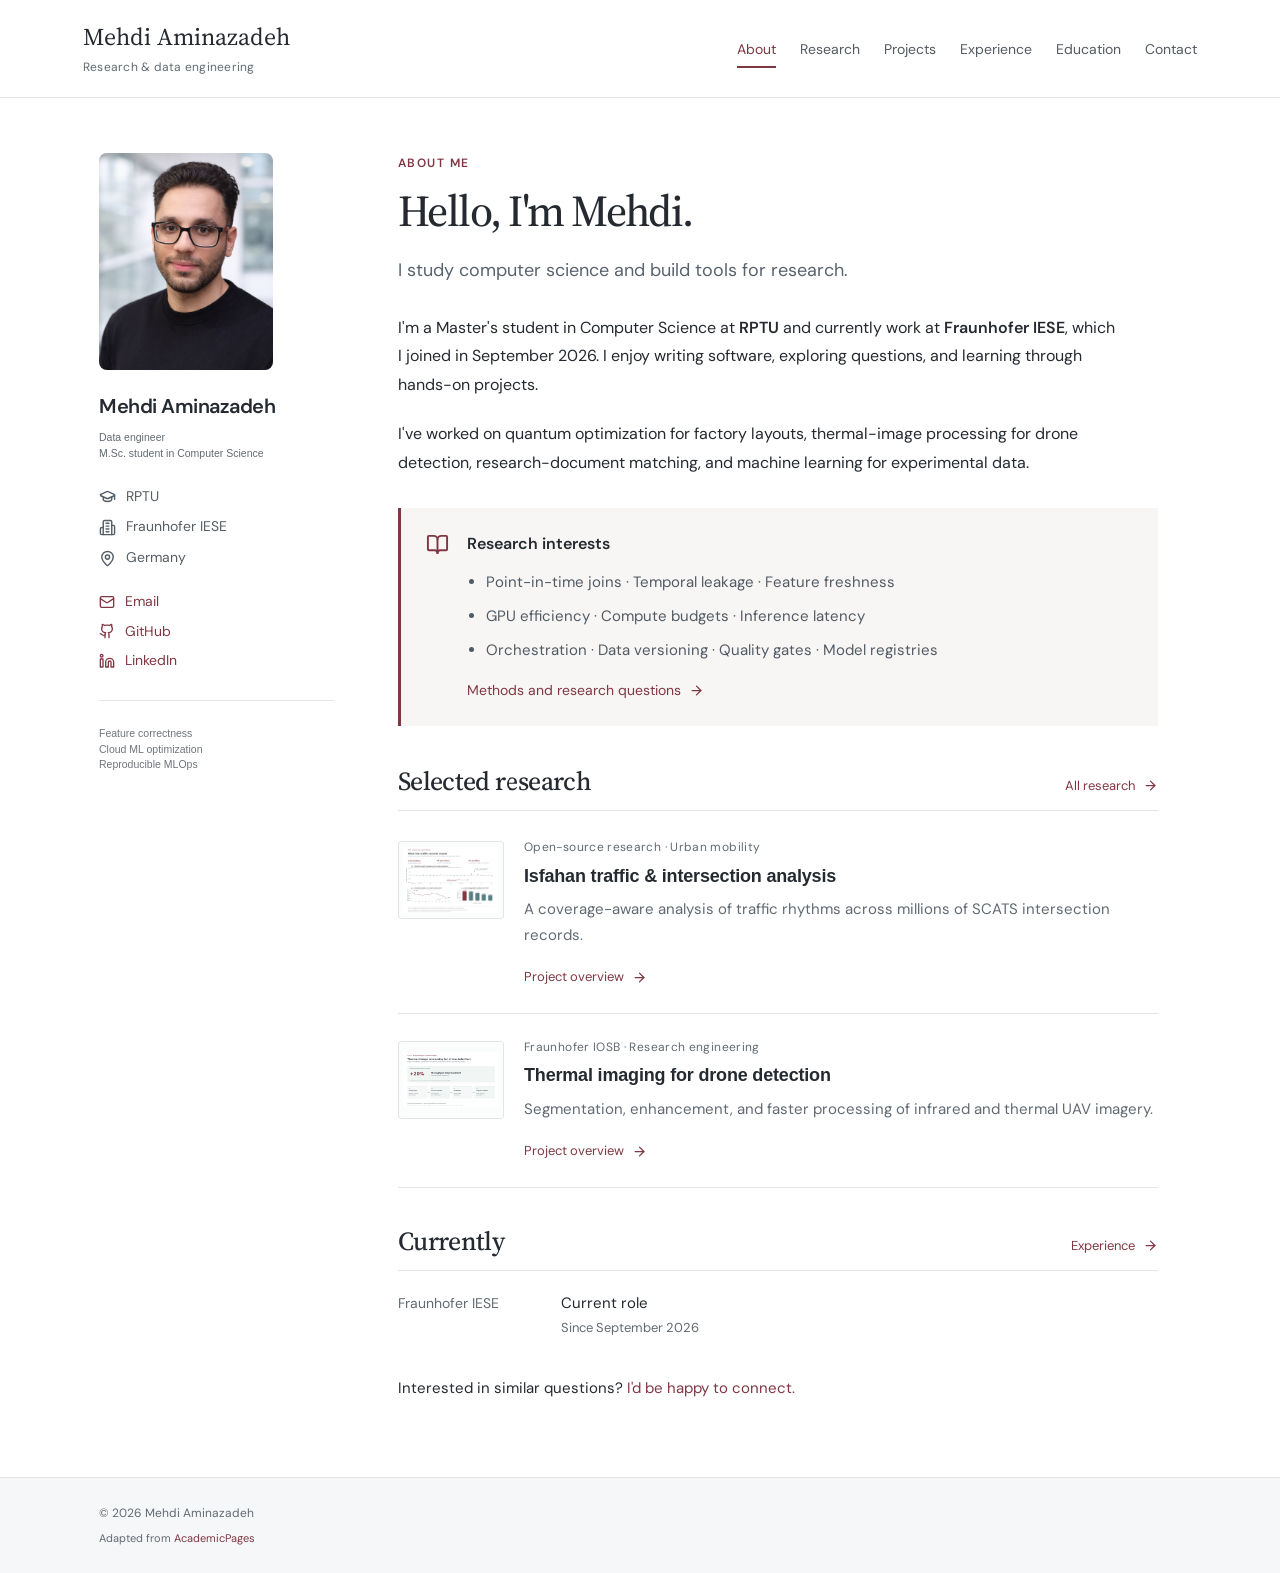
==== commit 61e438b2: "Refresh cached bundle for research project order" ====
--- a/index.html
+++ b/index.html
@@ -1,4 +1,4 @@
 <!doctype html>
-<html lang="en"><head><meta charset="UTF-8"><meta name="viewport" content="width=device-width,initial-scale=1"><meta name="theme-color" content="#ffffff"><meta name="description" content="Mehdi Aminazadeh — Data engineer and Computer Science Master's student at RPTU. Research, selected projects, experience, and interactive demonstrations."><title>Mehdi Aminazadeh | Research & Data Engineering</title><link rel="icon" type="image/svg+xml" href="./favicon.svg">  <script type="module" crossorigin src="./assets/index-GQKPIO55.js?v=portrait-20260913"></script>
+<html lang="en"><head><meta charset="UTF-8"><meta name="viewport" content="width=device-width,initial-scale=1"><meta name="theme-color" content="#ffffff"><meta name="description" content="Mehdi Aminazadeh — Data engineer and Computer Science Master's student at RPTU. Research, selected projects, experience, and interactive demonstrations."><title>Mehdi Aminazadeh | Research & Data Engineering</title><link rel="icon" type="image/svg+xml" href="./favicon.svg">  <script type="module" crossorigin src="./assets/index-GQKPIO55.js?v=research-order-20260913"></script>
   <link rel="stylesheet" crossorigin href="./assets/index-DyO7R5cX.css?v=portrait-20260913">
 </head><body><div id="root"></div><noscript>Mehdi Aminazadeh — Data engineer and Computer Science Master's student at RPTU. For a text version, visit <a href="https://mehdi-amina.github.io/">my portfolio</a>.</noscript></body></html>
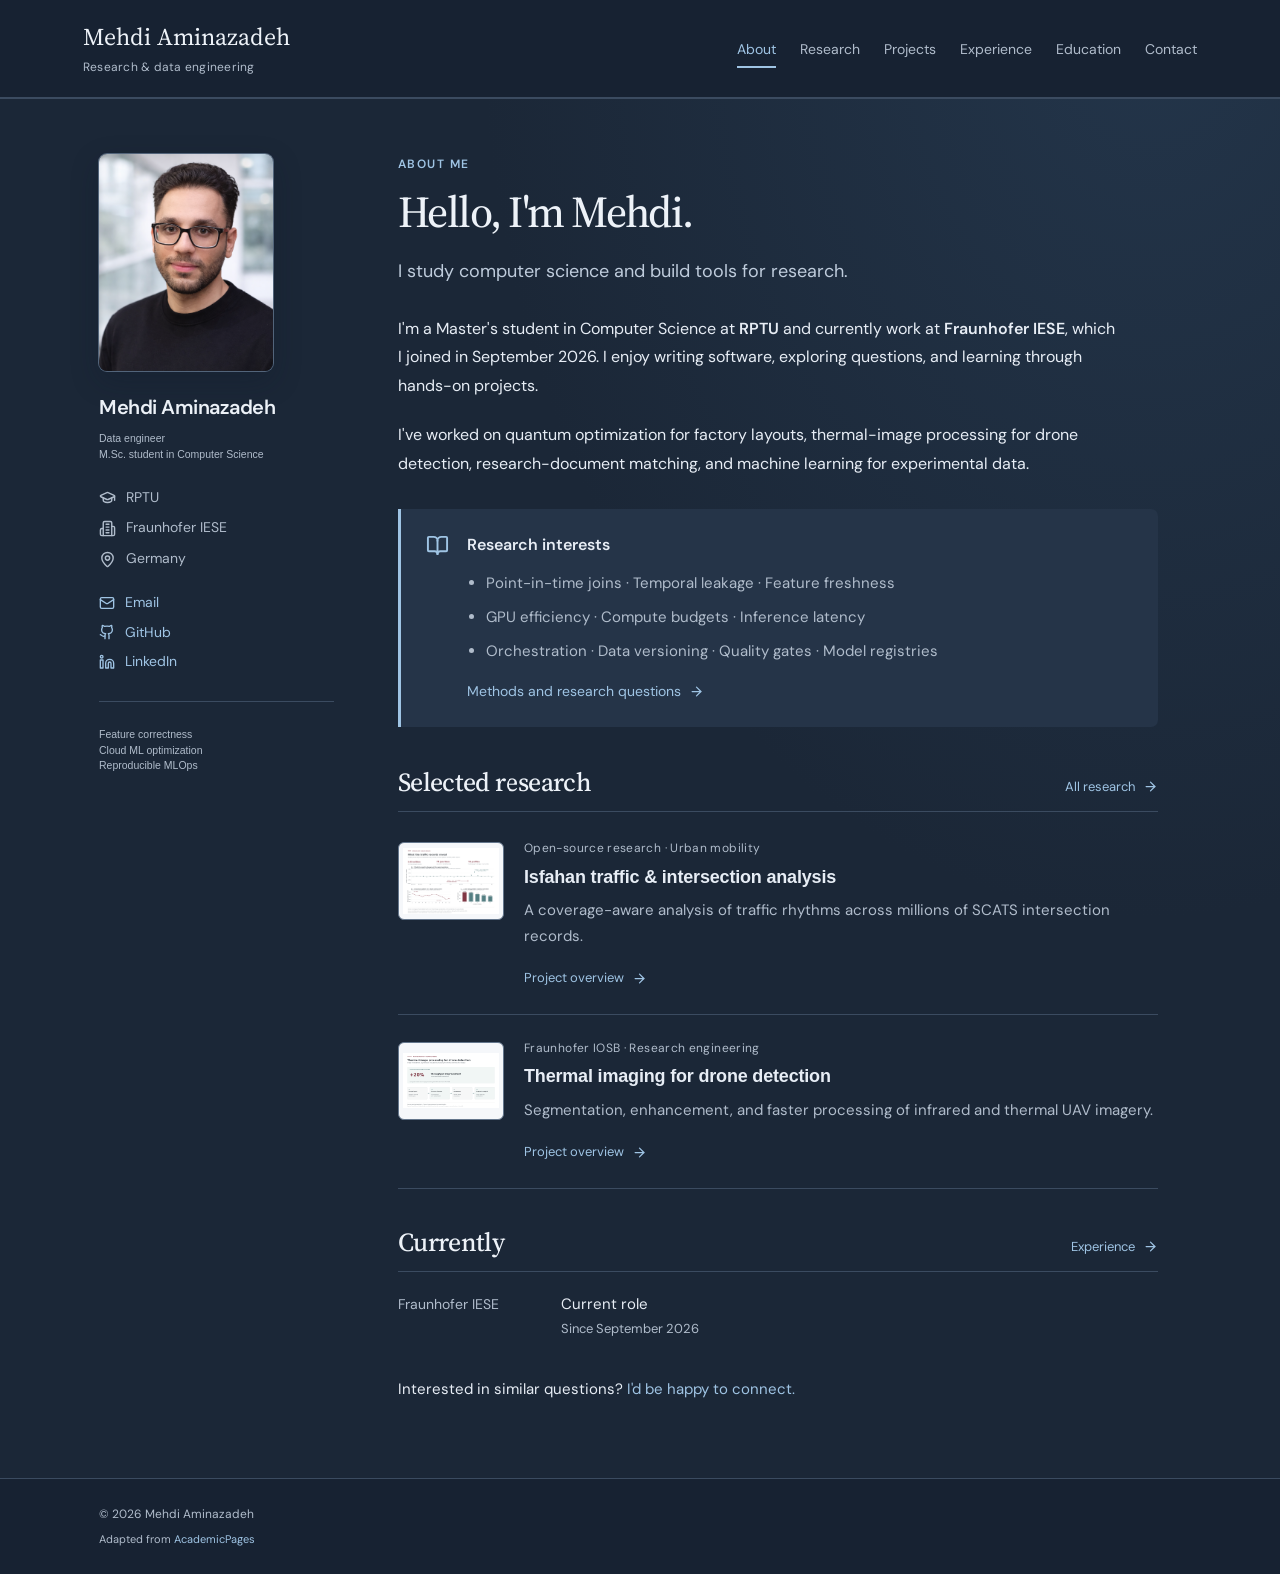
==== commit 481b998d: "Enable midnight styling across the portfolio" ====
--- a/index.html
+++ b/index.html
@@ -1,4 +1,5 @@
 <!doctype html>
-<html lang="en"><head><meta charset="UTF-8"><meta name="viewport" content="width=device-width,initial-scale=1"><meta name="theme-color" content="#ffffff"><meta name="description" content="Mehdi Aminazadeh — Data engineer and Computer Science Master's student at RPTU. Research, selected projects, experience, and interactive demonstrations."><title>Mehdi Aminazadeh | Research & Data Engineering</title><link rel="icon" type="image/svg+xml" href="./favicon.svg">  <script type="module" crossorigin src="./assets/index-GQKPIO55.js?v=research-order-20260913"></script>
+<html lang="en"><head><meta charset="UTF-8"><meta name="viewport" content="width=device-width,initial-scale=1"><meta name="theme-color" content="#172232"><meta name="description" content="Mehdi Aminazadeh — Data engineer and Computer Science Master's student at RPTU. Research, selected projects, experience, and interactive demonstrations."><title>Mehdi Aminazadeh | Research & Data Engineering</title><link rel="icon" type="image/svg+xml" href="./favicon.svg">  <script type="module" crossorigin src="./assets/index-4a614b11b41c.js"></script>
   <link rel="stylesheet" crossorigin href="./assets/index-DyO7R5cX.css?v=portrait-20260913">
+  <link rel="stylesheet" href="./assets/midnight-20260921.css">
 </head><body><div id="root"></div><noscript>Mehdi Aminazadeh — Data engineer and Computer Science Master's student at RPTU. For a text version, visit <a href="https://mehdi-amina.github.io/">my portfolio</a>.</noscript></body></html>
--- a/assets/midnight-20260921.css
+++ b/assets/midnight-20260921.css
@@ -0,0 +1,222 @@
+:root {
+  color-scheme: dark;
+  --paper: #1b2737;
+  --soft: #253448;
+  --raised: #2b3b50;
+  --ink: #e7edf5;
+  --muted: #b0bccb;
+  --accent: #9fc4e4;
+  --accent-hover: #c2ddf4;
+  --line: #3b4b60;
+  --control-line: #70849b;
+  --global-base-color: var(--accent);
+  --global-bg-color: var(--paper);
+  --global-footer-bg-color: #172232;
+  --global-border-color: var(--line);
+  --global-dark-border-color: var(--control-line);
+  --global-code-background-color: var(--soft);
+  --global-code-text-color: var(--ink);
+  --global-fig-caption-color: var(--muted);
+  --global-link-color: var(--accent);
+  --global-link-color-hover: var(--accent-hover);
+  --global-link-color-visited: var(--accent);
+  --global-masthead-link-color: var(--ink);
+  --global-masthead-link-color-hover: var(--accent-hover);
+  --global-text-color: var(--ink);
+  --global-text-color-light: var(--muted);
+  --global-thead-color: var(--soft);
+}
+
+html {
+  scrollbar-color: #60748b var(--paper);
+}
+
+body {
+  background: radial-gradient(ellipse at 90% 0, #23354a 0, transparent 42rem), var(--paper);
+}
+
+::selection {
+  color: #f4f8fc;
+  background: #41617f;
+}
+
+.masthead {
+  background: #172232;
+  border-bottom: 1px solid var(--line);
+}
+
+h1, h2, h3, .site-title {
+  color: #edf2f8;
+}
+
+.top-nav a, .affiliation, .sidebar-note,
+.project-row p:not(.project-context), .research-interest-summary ul,
+.research-direction dd, .research-keywords, .academic-callout p {
+  color: var(--muted);
+}
+
+.page-intro {
+  color: #bfccdc;
+}
+
+a:hover, .top-nav a:hover, .profile-links a:hover,
+.project-row h3 a:hover {
+  color: var(--accent-hover);
+}
+
+.profile-portrait {
+  background: var(--soft);
+  box-shadow: 0 0 0 1px #52647a, 0 10px 28px #10192740;
+}
+
+.academic-callout, .result-highlight, .volume-equation {
+  background: var(--soft);
+  border-left-color: var(--accent);
+  border-radius: 0 7px 7px 0;
+}
+
+.education-entry, .demo-frame {
+  background: var(--soft);
+  border: 1px solid var(--line);
+  border-radius: 7px;
+}
+
+.interest-grid > div {
+  border-top-color: #6887a4;
+}
+
+.project-marker {
+  color: var(--muted);
+}
+
+.tags span {
+  color: #c7d3e1;
+  background: #26364b;
+  border-color: #46576e;
+  border-radius: 4px;
+}
+
+.filters button, .model-options button, .demo-primary {
+  color: var(--ink);
+  background: #26364b;
+  border-color: var(--control-line);
+  border-radius: 5px;
+}
+
+.filters button:hover, .model-options button:hover, .demo-primary:hover {
+  color: var(--accent-hover);
+  background: #344962;
+  border-color: var(--accent);
+}
+
+.filters button.selected, .model-options .selected,
+.filters button.selected:hover, .model-options .selected:hover {
+  color: #182638;
+  background: var(--accent);
+  border-color: var(--accent);
+}
+
+.primary-link {
+  background: #26364b;
+  border-color: #70849b;
+  border-radius: 5px;
+}
+
+.primary-link:hover {
+  background: #344962;
+  border-color: var(--accent);
+}
+
+.model-pipeline > span {
+  background: #1e2b3d;
+  border-color: #52647a;
+}
+
+.model-pipeline > svg {
+  color: var(--muted);
+}
+
+.match-row.accepted {
+  background: #29463f;
+}
+
+.demo-gain, .accepted .match-state {
+  color: #abe0c4;
+}
+
+.demo-caption {
+  color: var(--muted) !important;
+}
+
+.study-table thead th {
+  background: #2b3d53;
+}
+
+.study-table tbody tr:nth-child(even) {
+  background: #223145;
+}
+
+.volume-equation > div > span:first-child {
+  border-bottom-color: #70849b;
+}
+
+.site-footer {
+  background: #172232;
+}
+
+.skip-link {
+  color: #182638;
+}
+
+.research-figure img, .project-marker img, .experience-visual img {
+  background: #f5f7fa;
+  border-color: #64768c;
+  border-radius: 6px;
+}
+
+.layout-diagram text, .anomaly-chart text, .energy-chart text {
+  fill: #c7d3e1;
+}
+
+.layout-diagram [fill="#fff"], .layout-diagram [fill="#ffffff"] {
+  fill: #2b3b50;
+}
+
+.layout-diagram [fill="#edf4ee"] {
+  fill: #29463f;
+}
+
+.layout-diagram > line {
+  stroke: #91a8c0;
+  opacity: .75;
+}
+
+.layout-diagram > line[stroke="#537966"] {
+  stroke: #a6ccb5;
+}
+
+.anomaly-chart [stroke="#e4e7e9"], .energy-chart [stroke="#e5e8e9"] {
+  stroke: #52647a;
+}
+
+.energy-chart [stroke="#547e82"] {
+  stroke: #91c8cf;
+}
+
+.energy-chart [fill="#803744"] {
+  fill: #e9a8b7;
+}
+
+.anomaly-chart [fill="#803744"] {
+  fill: #e9a8b7;
+}
+
+.energy-chart [stroke="#803744"] {
+  stroke: #e9a8b7;
+}
+
+button:focus-visible, a:focus-visible, summary:focus-visible,
+input:focus-visible, select:focus-visible {
+  outline: 2px solid #c2ddf4;
+  outline-offset: 4px;
+}
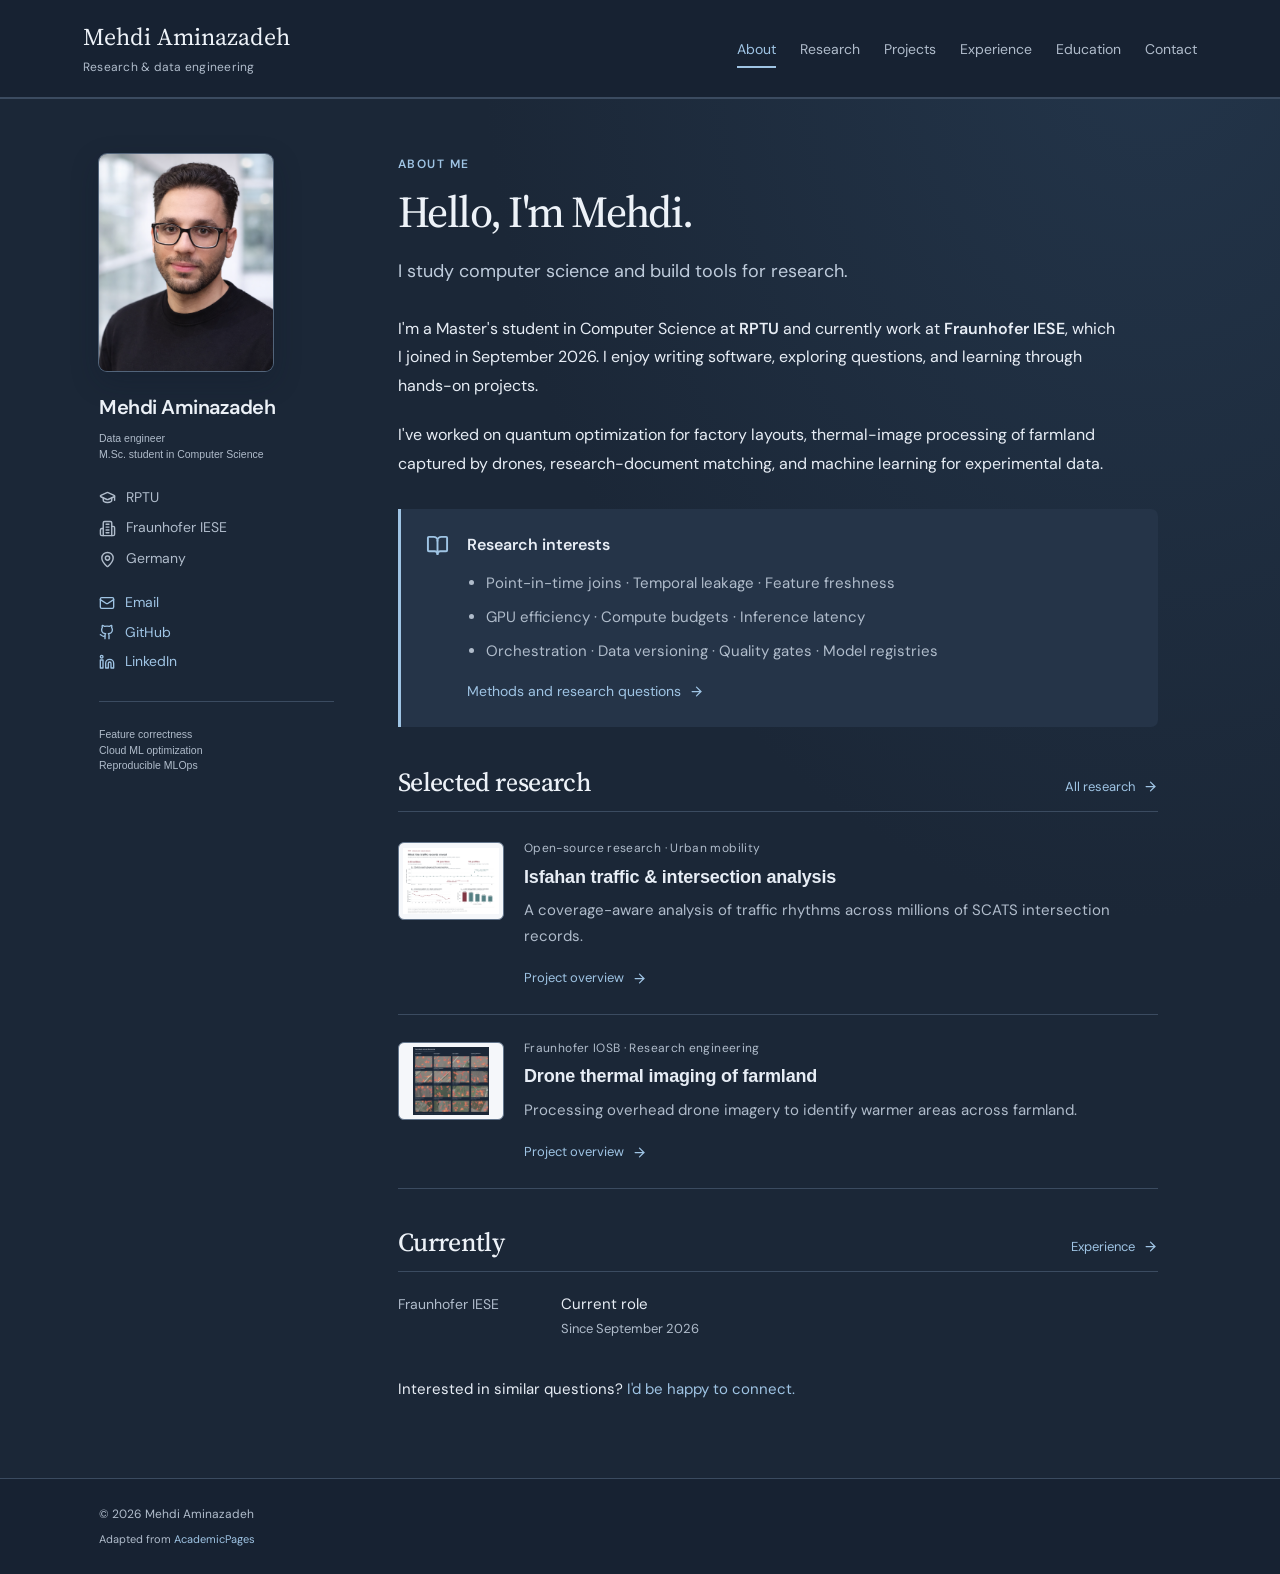
==== commit 528df981: "Replace the thermal demo" ====
--- a/index.html
+++ b/index.html
@@ -1,5 +1,5 @@
 <!doctype html>
-<html lang="en"><head><meta charset="UTF-8"><meta name="viewport" content="width=device-width,initial-scale=1"><meta name="theme-color" content="#172232"><meta name="description" content="Mehdi Aminazadeh — Data engineer and Computer Science Master's student at RPTU. Research, selected projects, experience, and interactive demonstrations."><title>Mehdi Aminazadeh | Research & Data Engineering</title><link rel="icon" type="image/svg+xml" href="./favicon.svg">  <script type="module" crossorigin src="./assets/index-4a614b11b41c.js"></script>
+<html lang="en"><head><meta charset="UTF-8"><meta name="viewport" content="width=device-width,initial-scale=1"><meta name="theme-color" content="#172232"><meta name="description" content="Mehdi Aminazadeh — Data engineer and Computer Science Master's student at RPTU. Research, selected projects, experience, and interactive demonstrations."><title>Mehdi Aminazadeh | Research & Data Engineering</title><link rel="icon" type="image/svg+xml" href="./favicon.svg">  <script type="module" crossorigin src="./assets/index-a120fd31360f.js"></script>
   <link rel="stylesheet" crossorigin href="./assets/index-DyO7R5cX.css?v=portrait-20260913">
   <link rel="stylesheet" href="./assets/midnight-20260921.css">
 </head><body><div id="root"></div><noscript>Mehdi Aminazadeh — Data engineer and Computer Science Master's student at RPTU. For a text version, visit <a href="https://mehdi-amina.github.io/">my portfolio</a>.</noscript></body></html>
